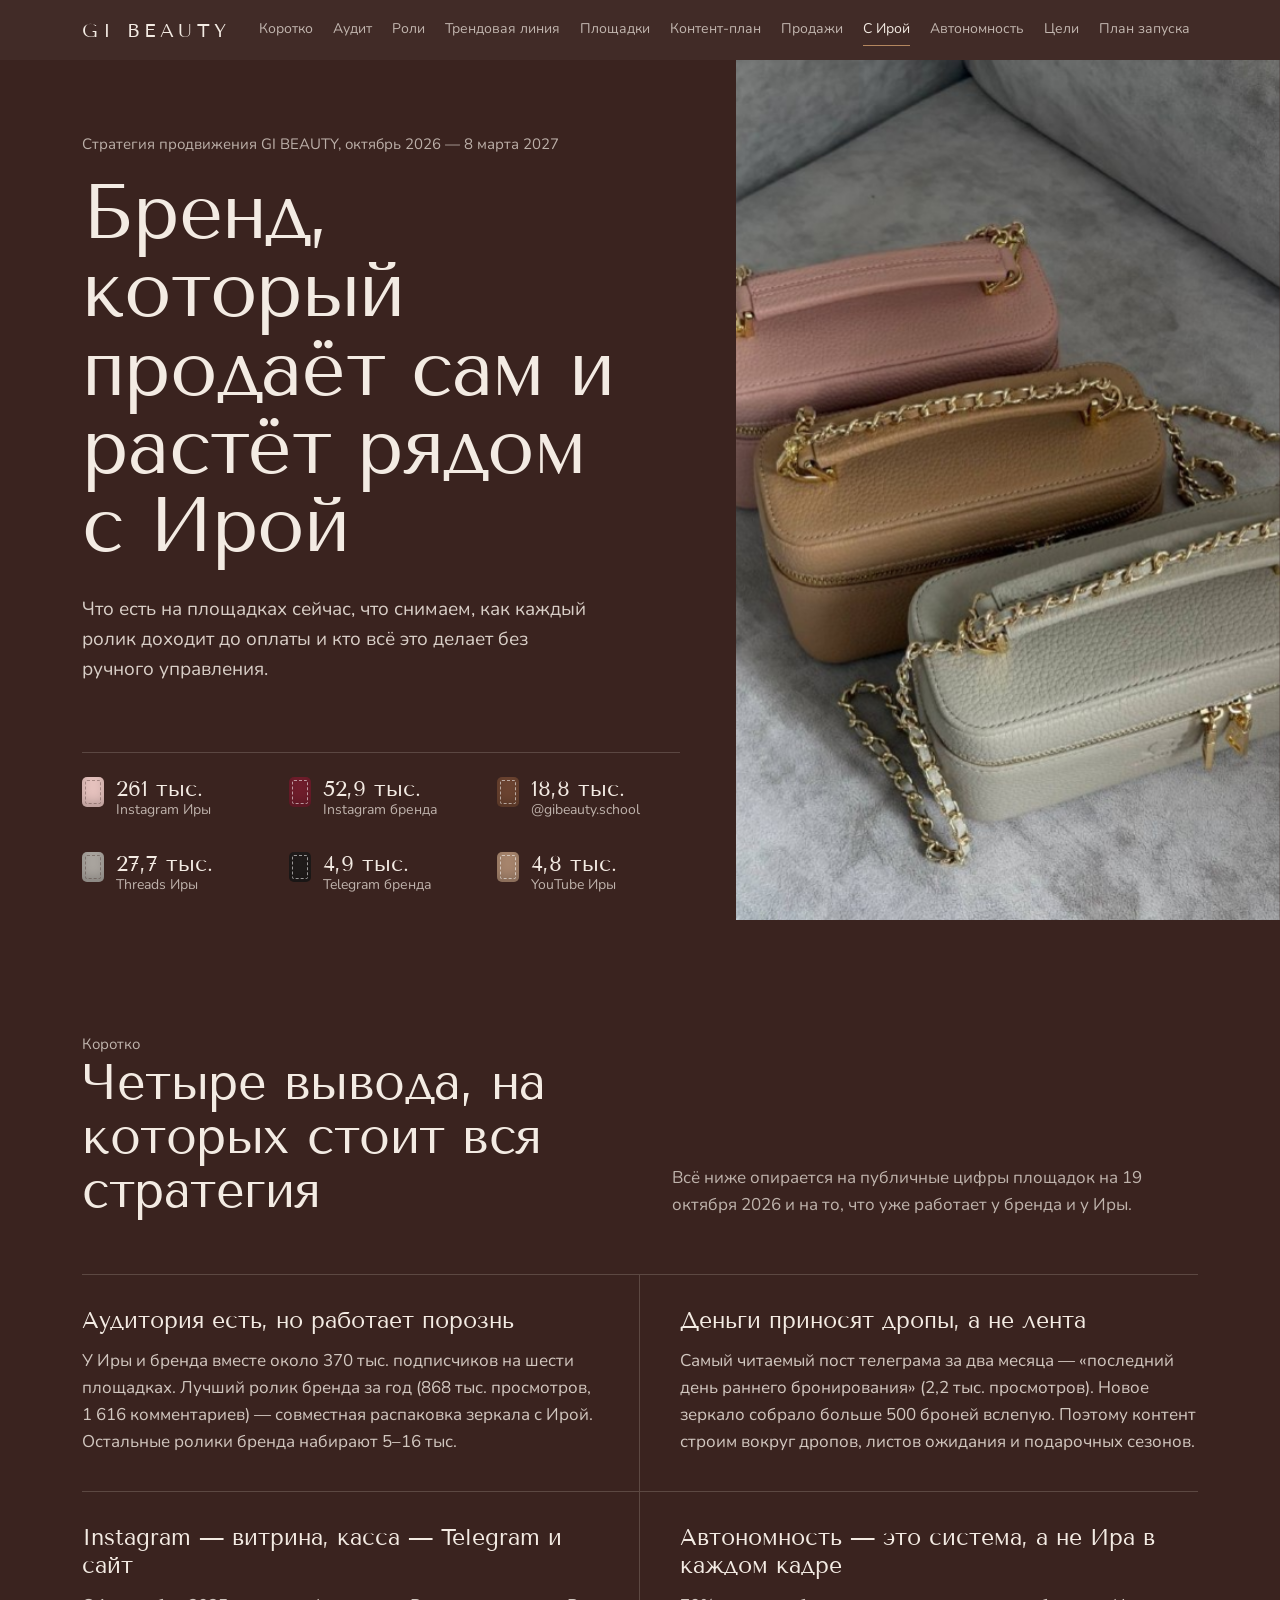
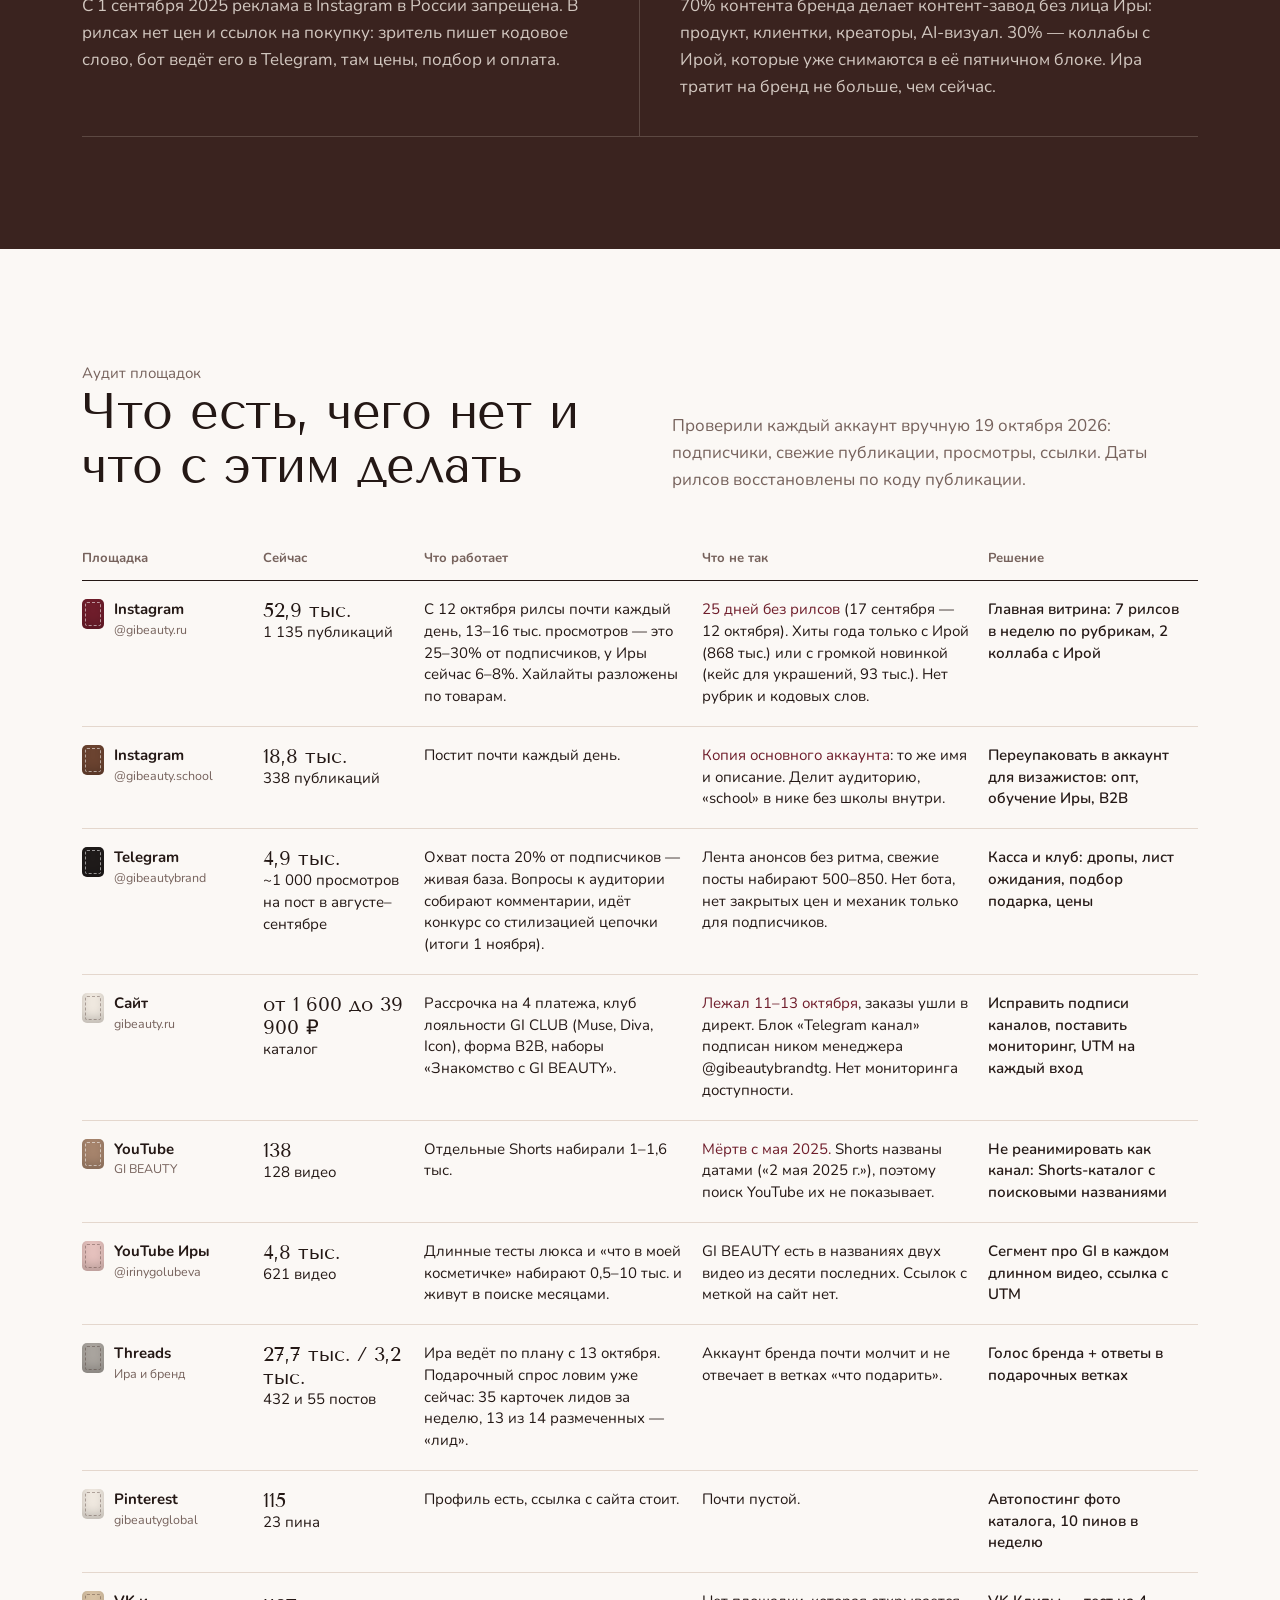
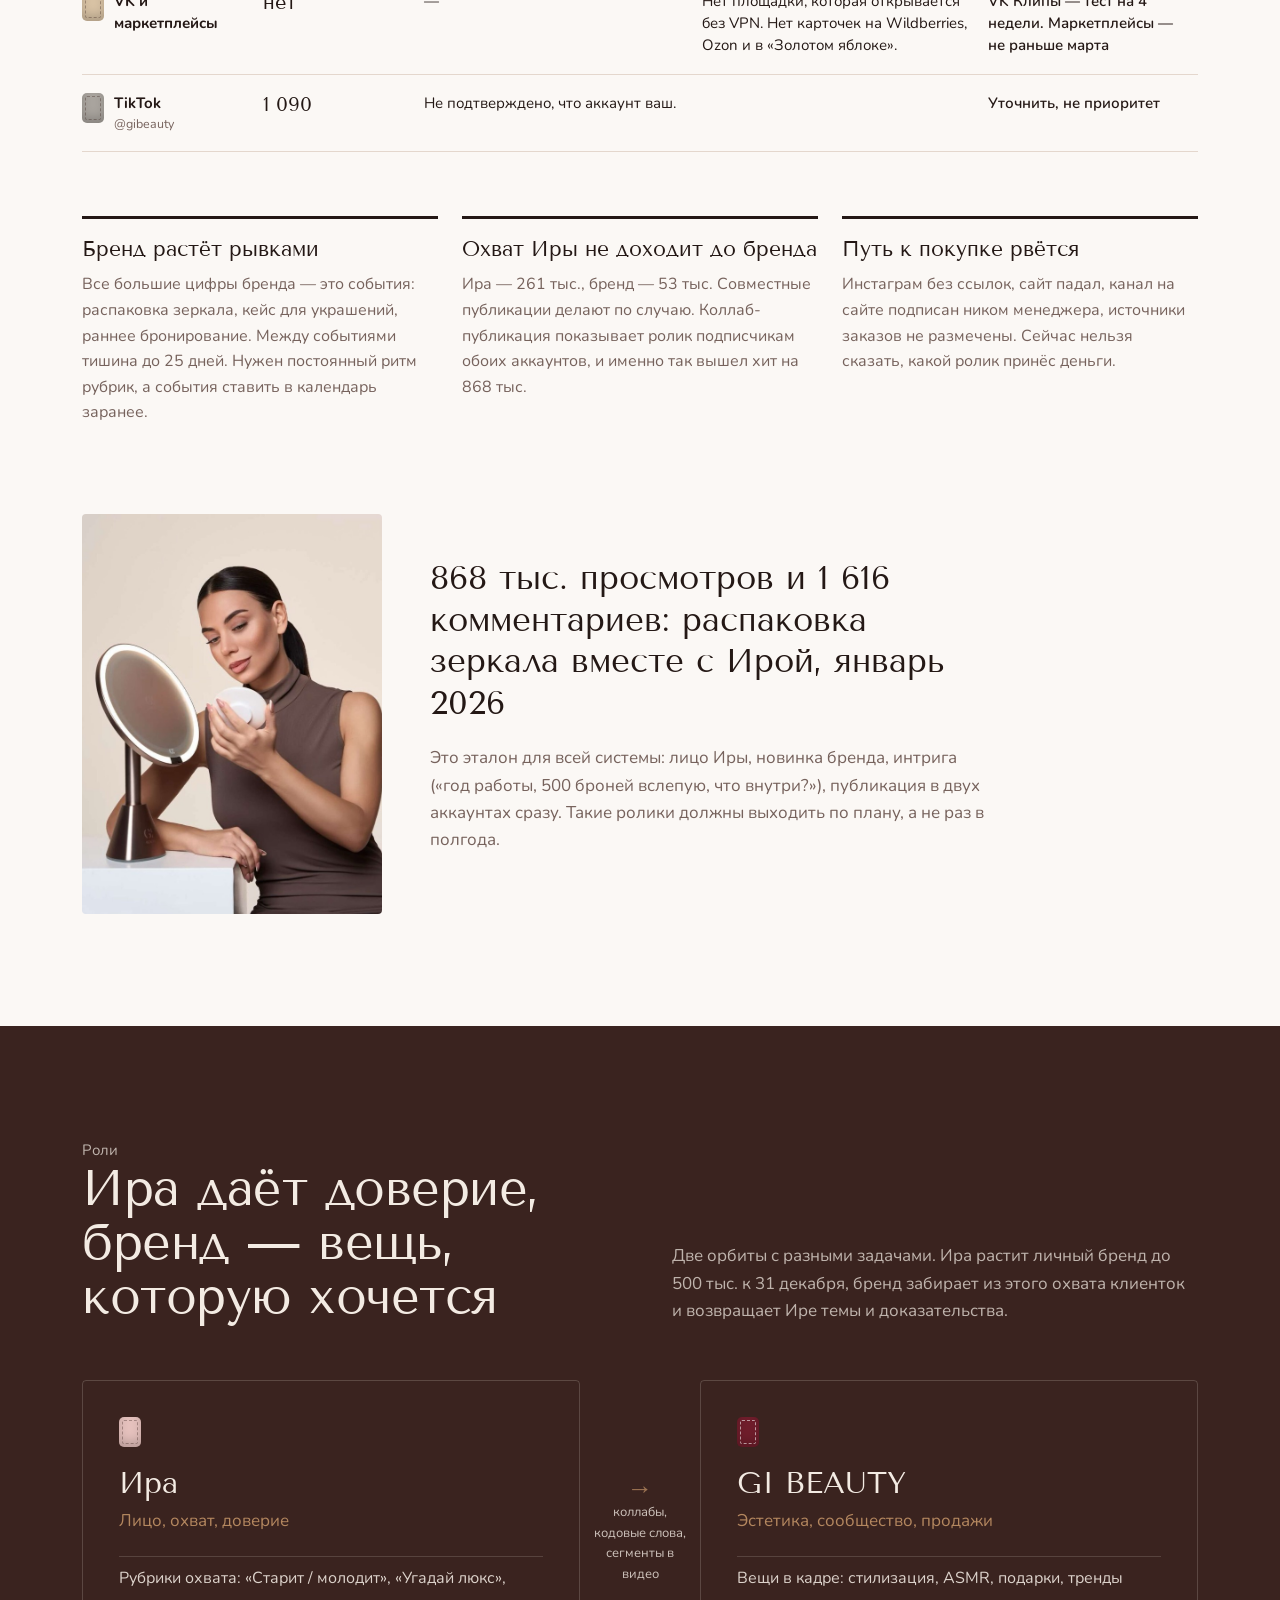
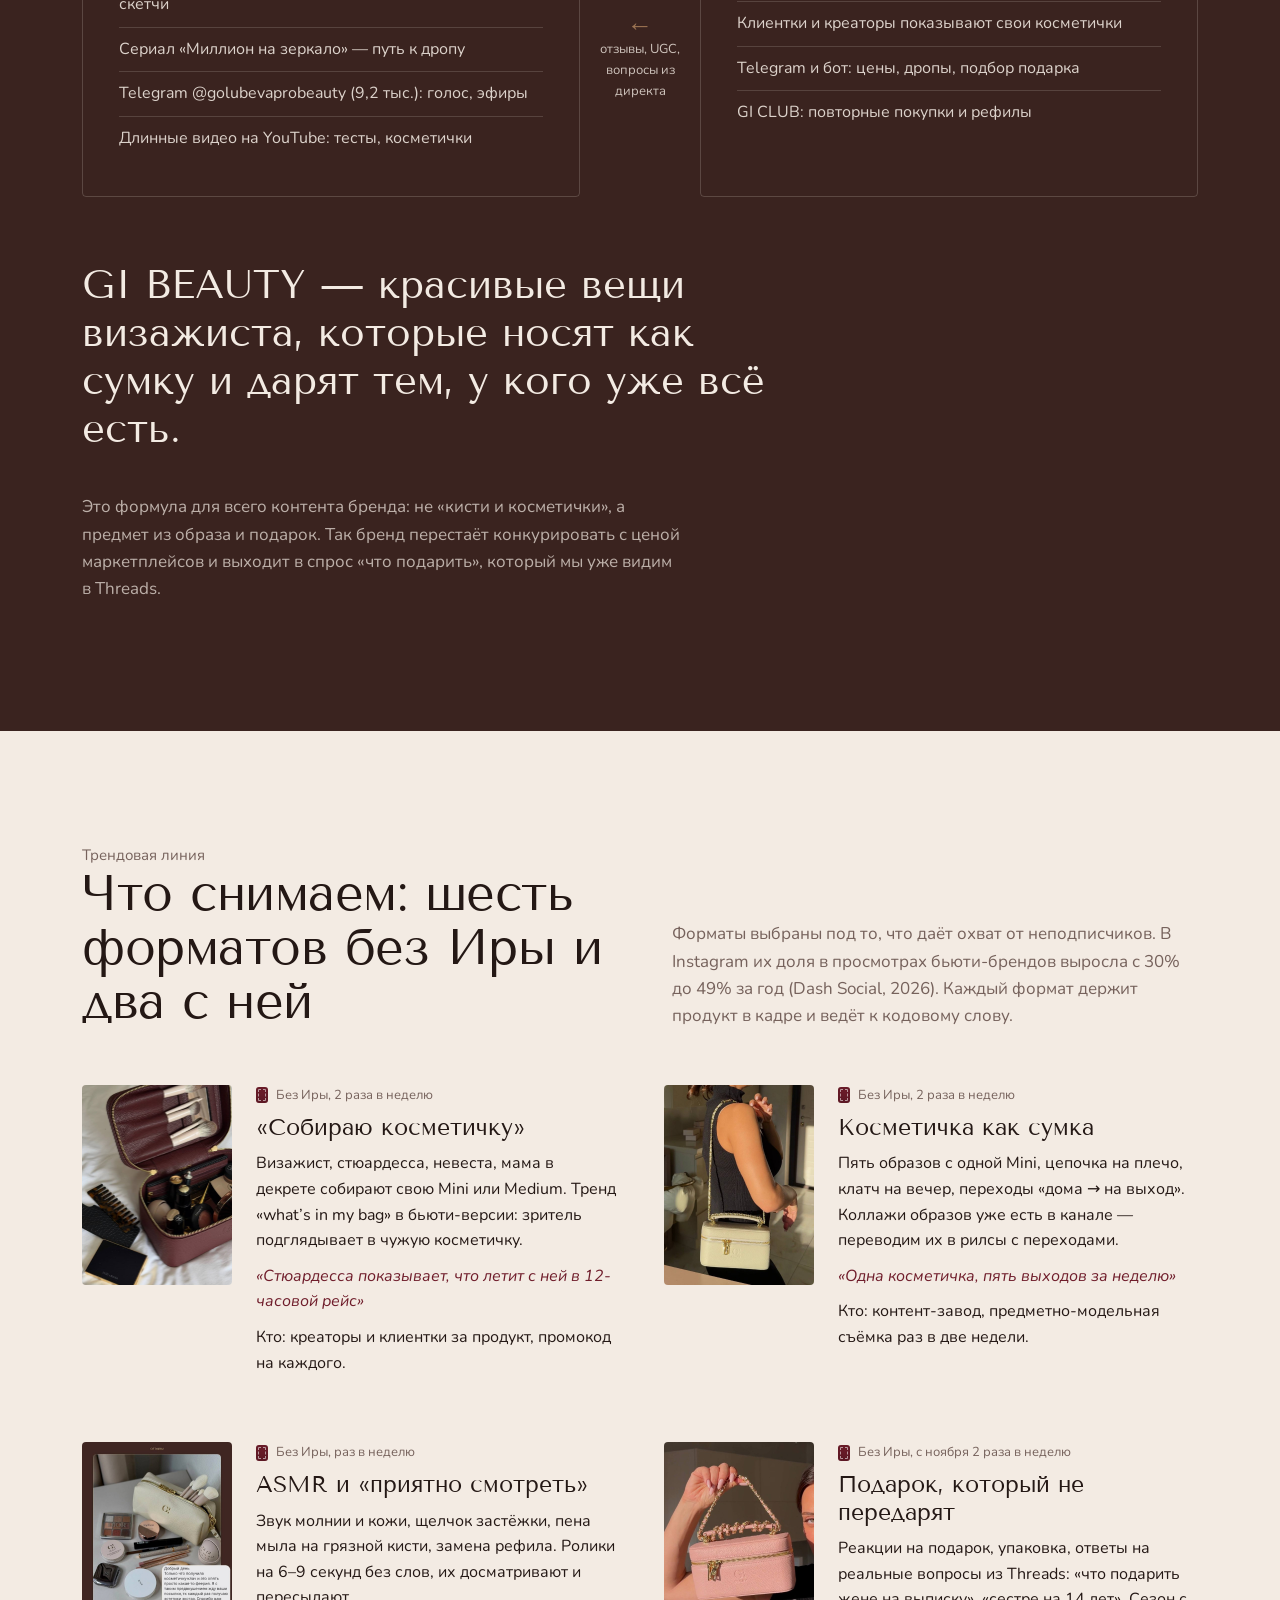
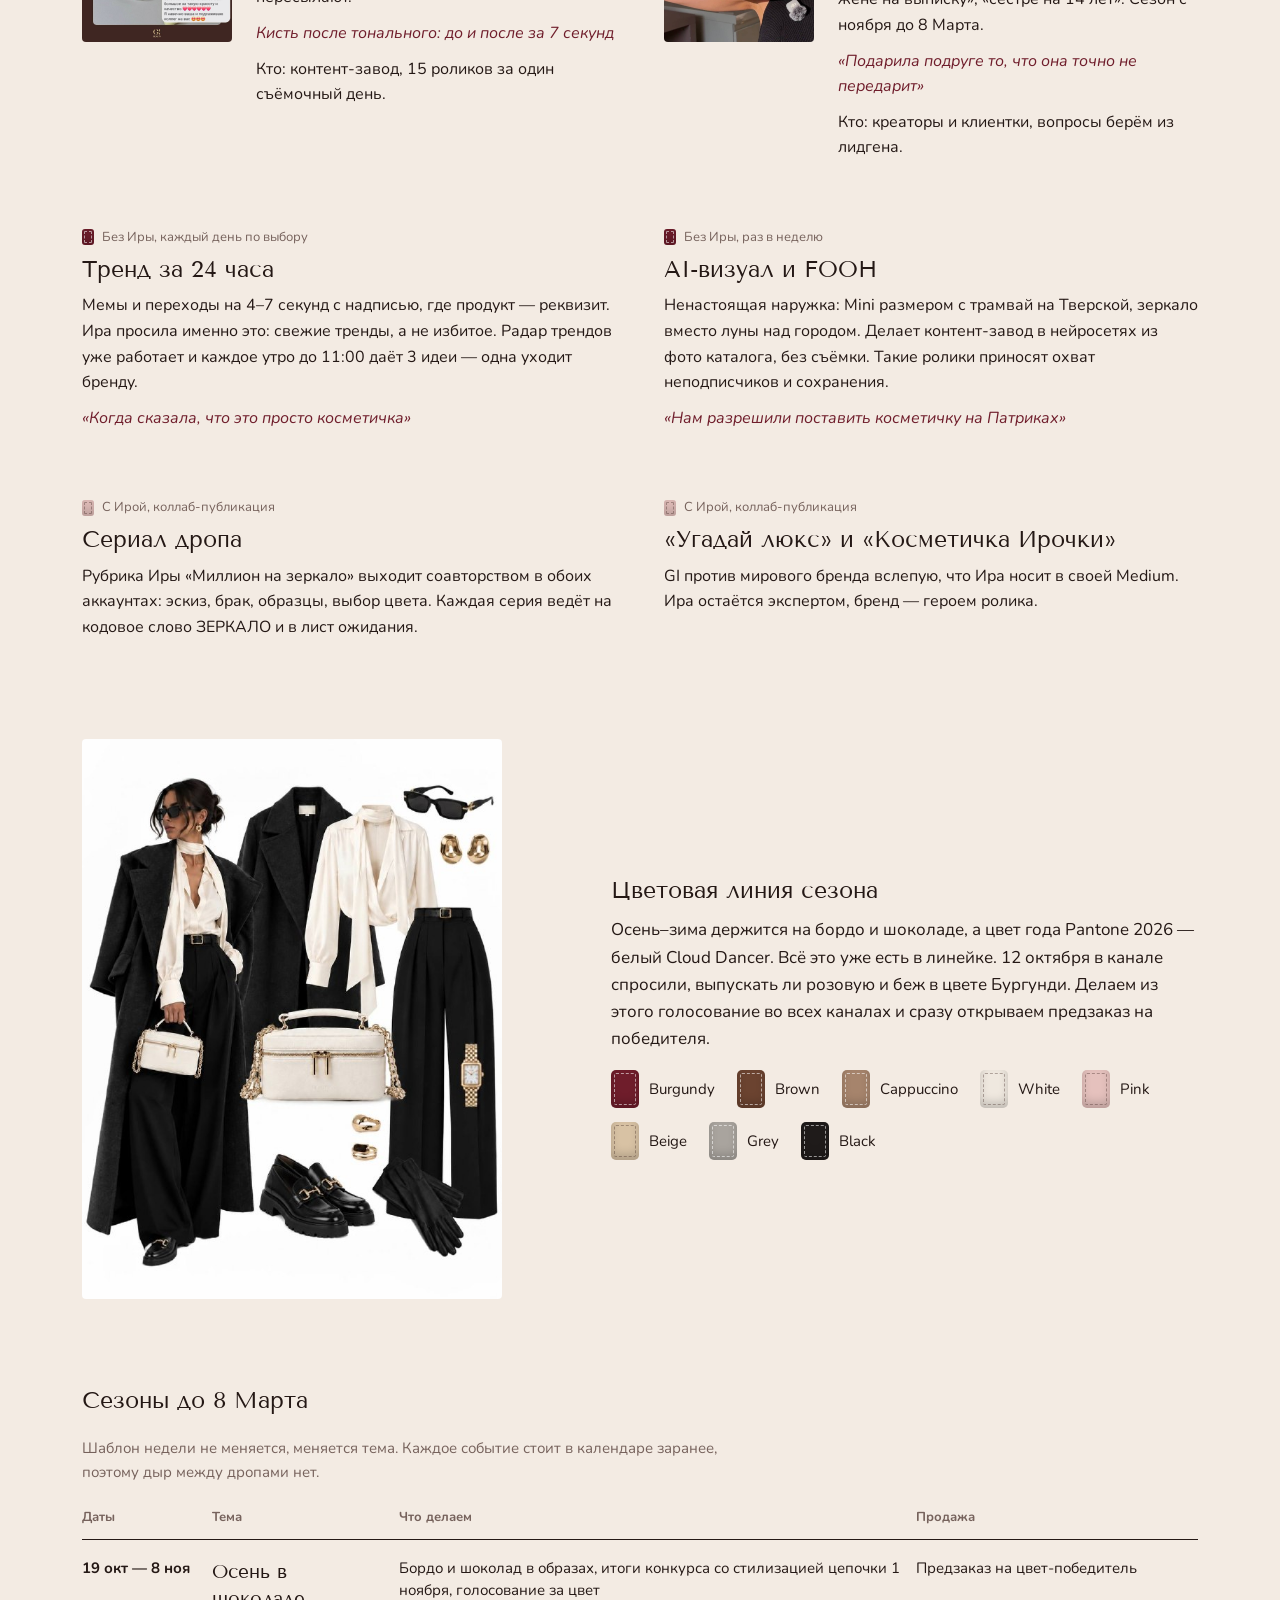
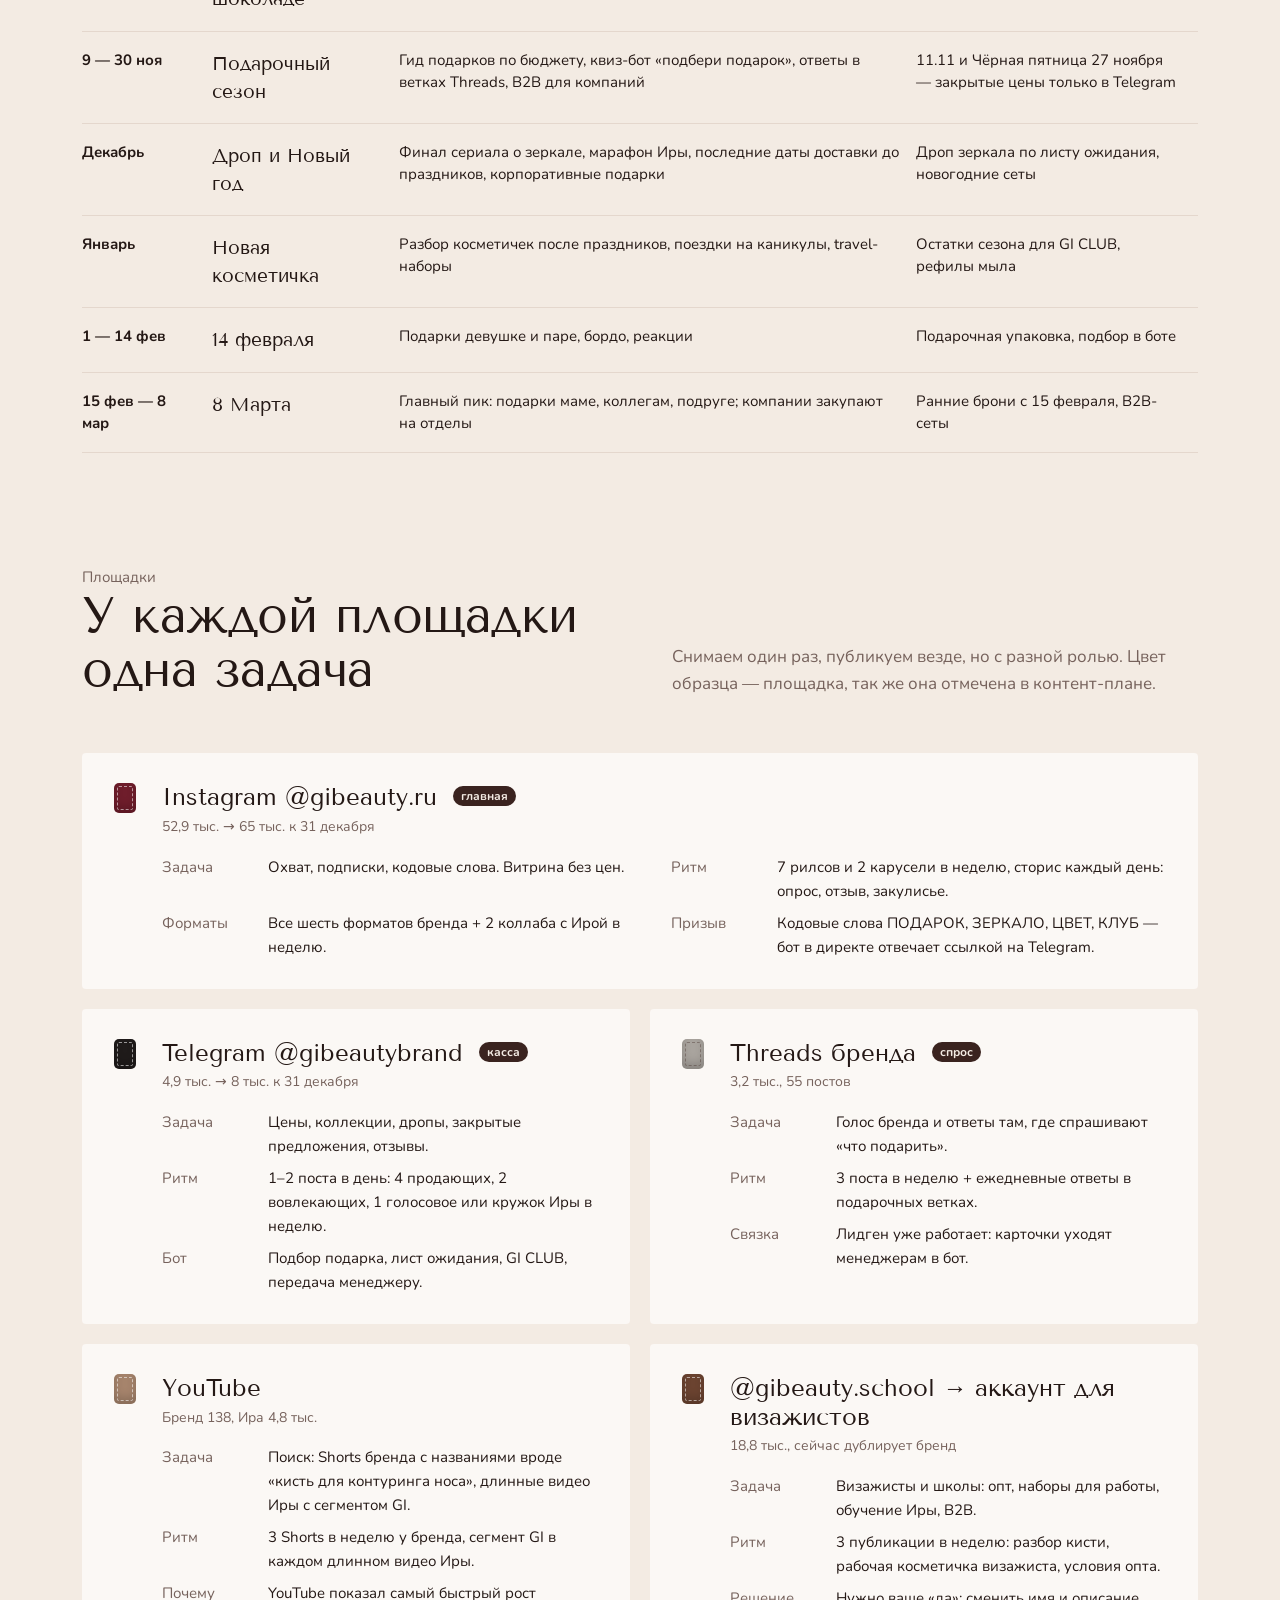
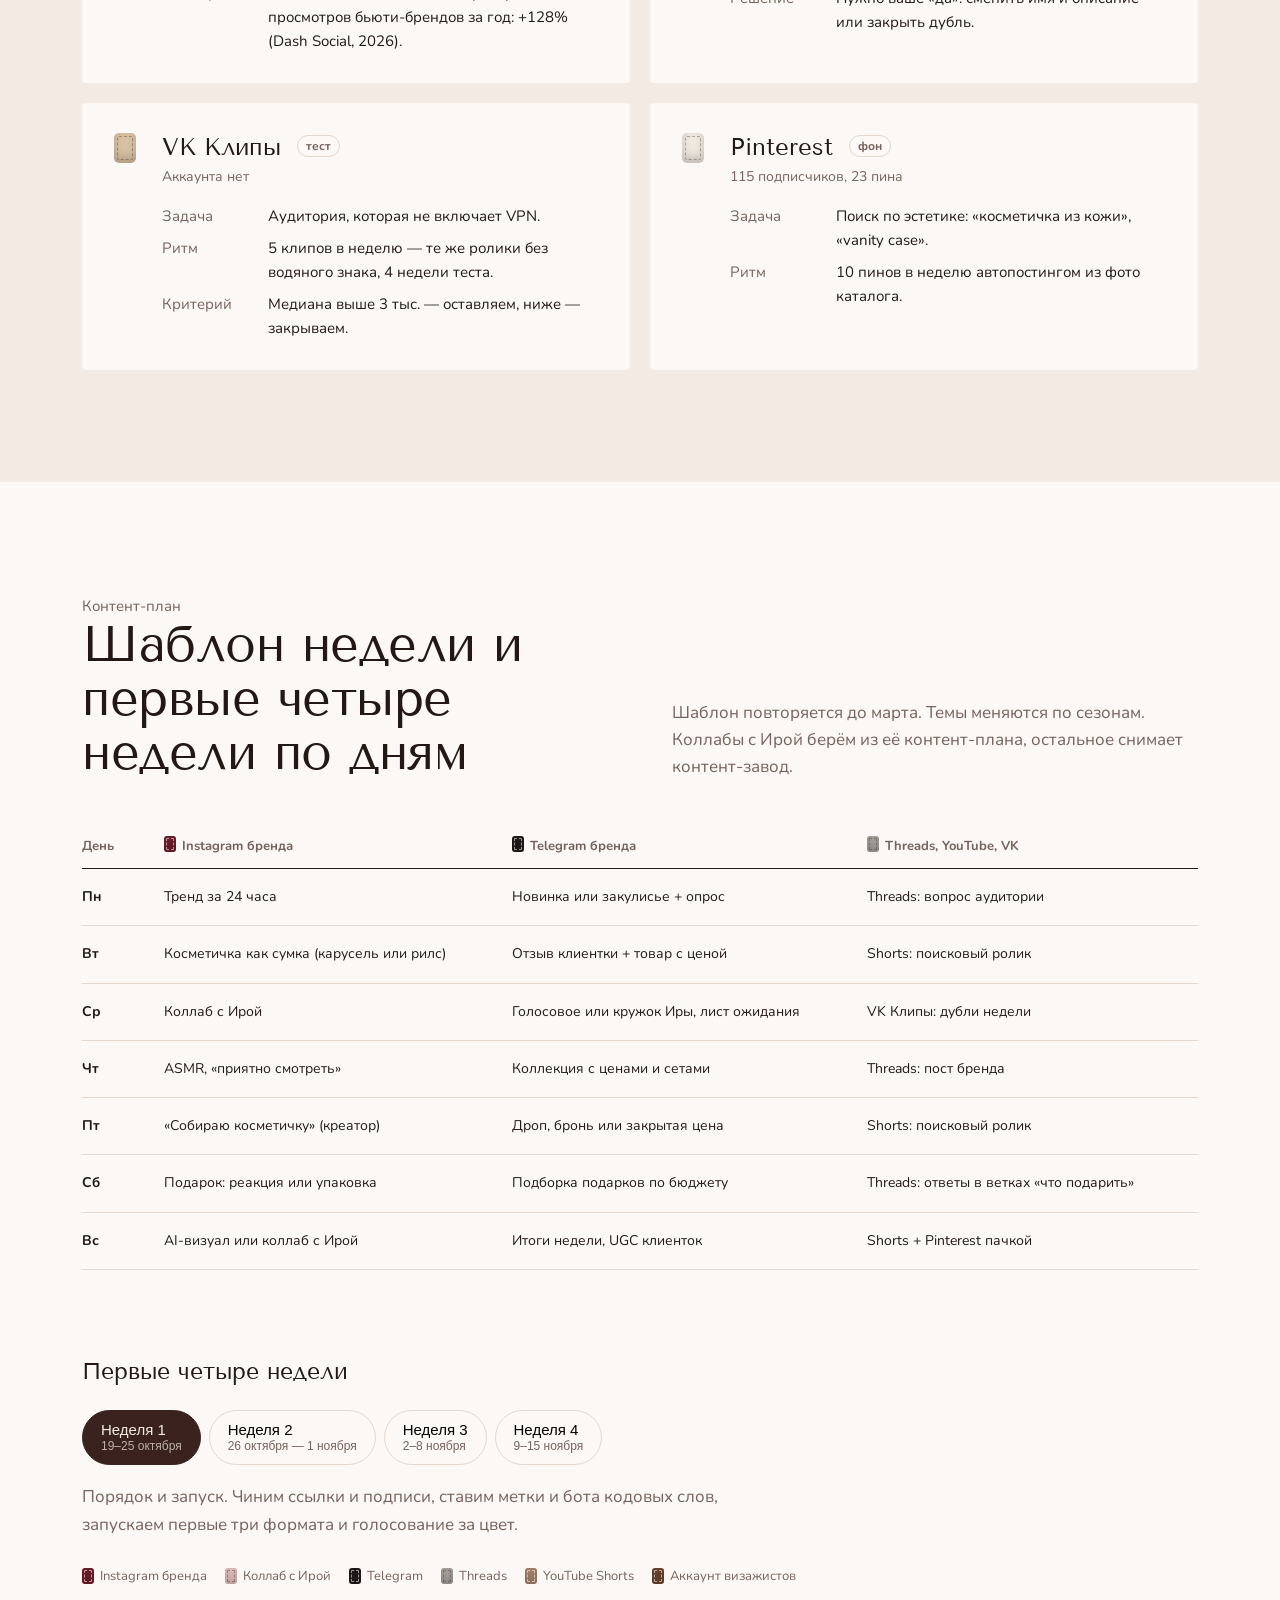
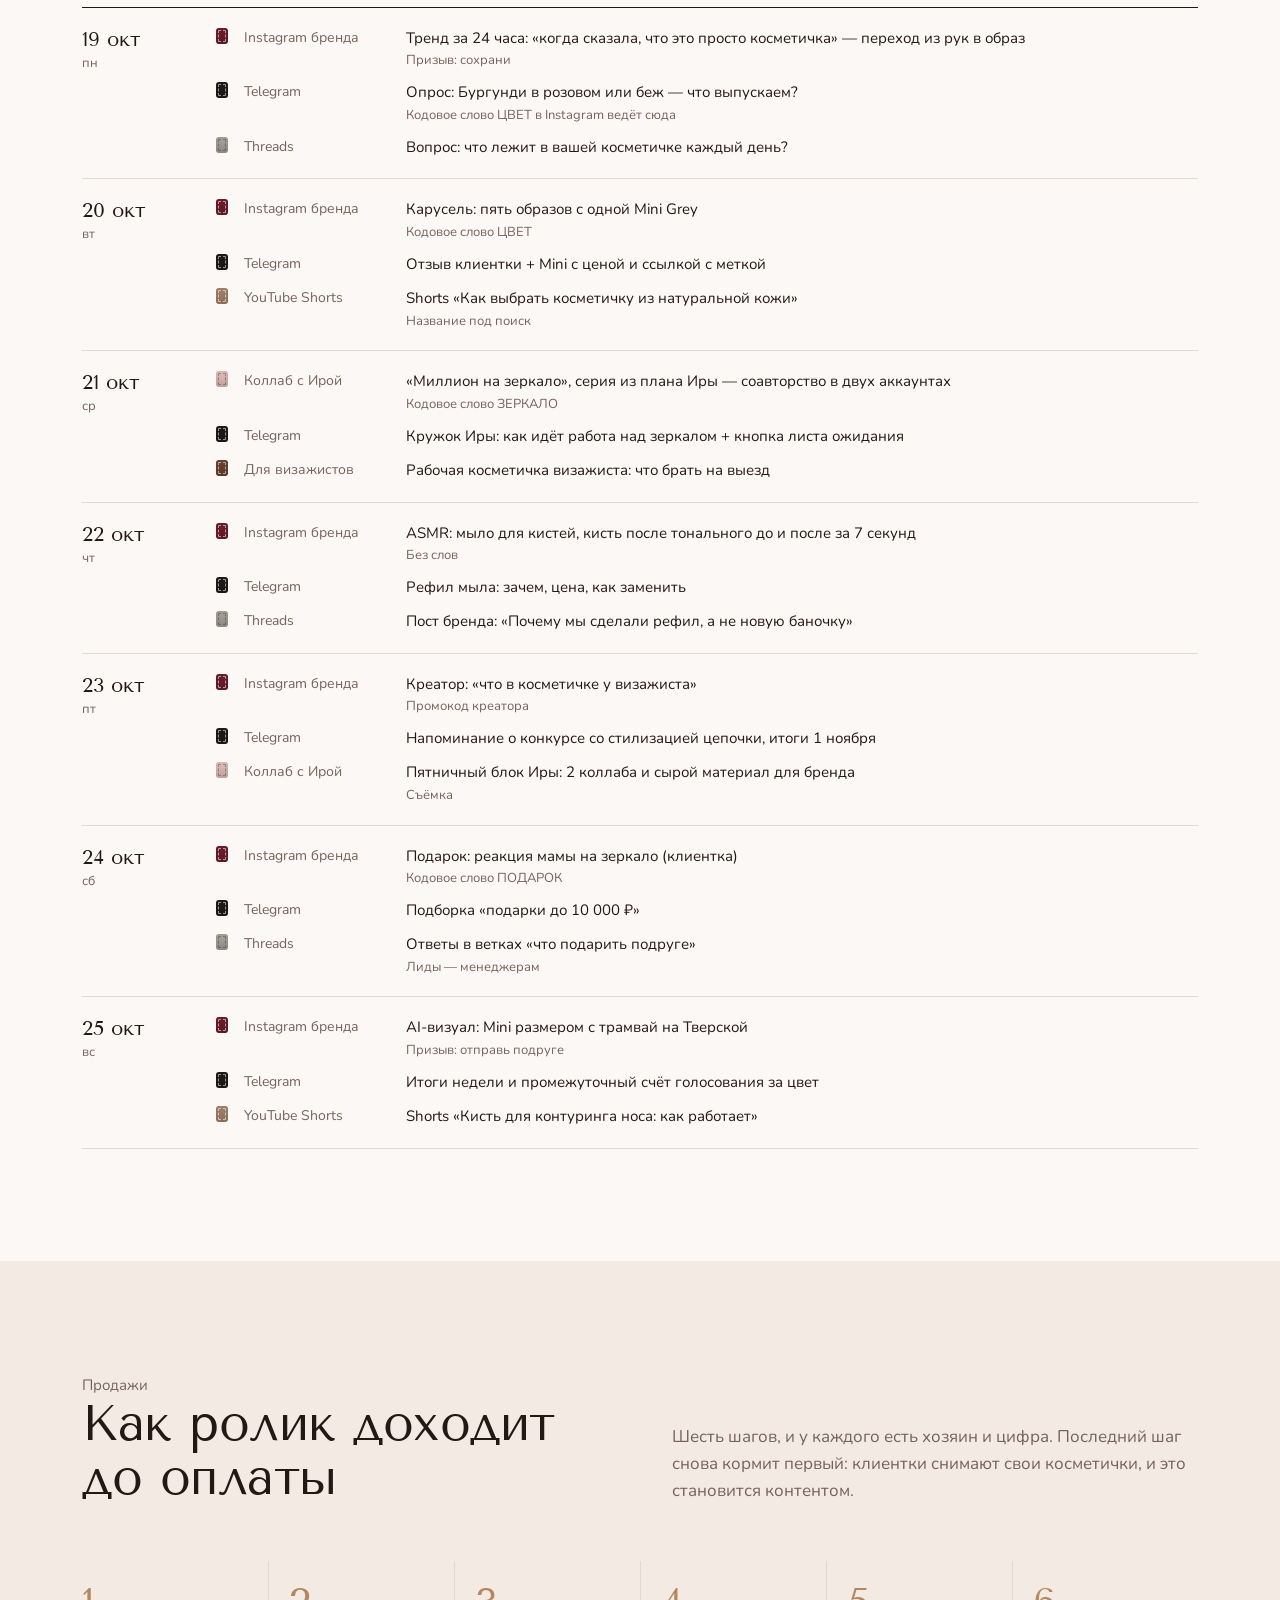
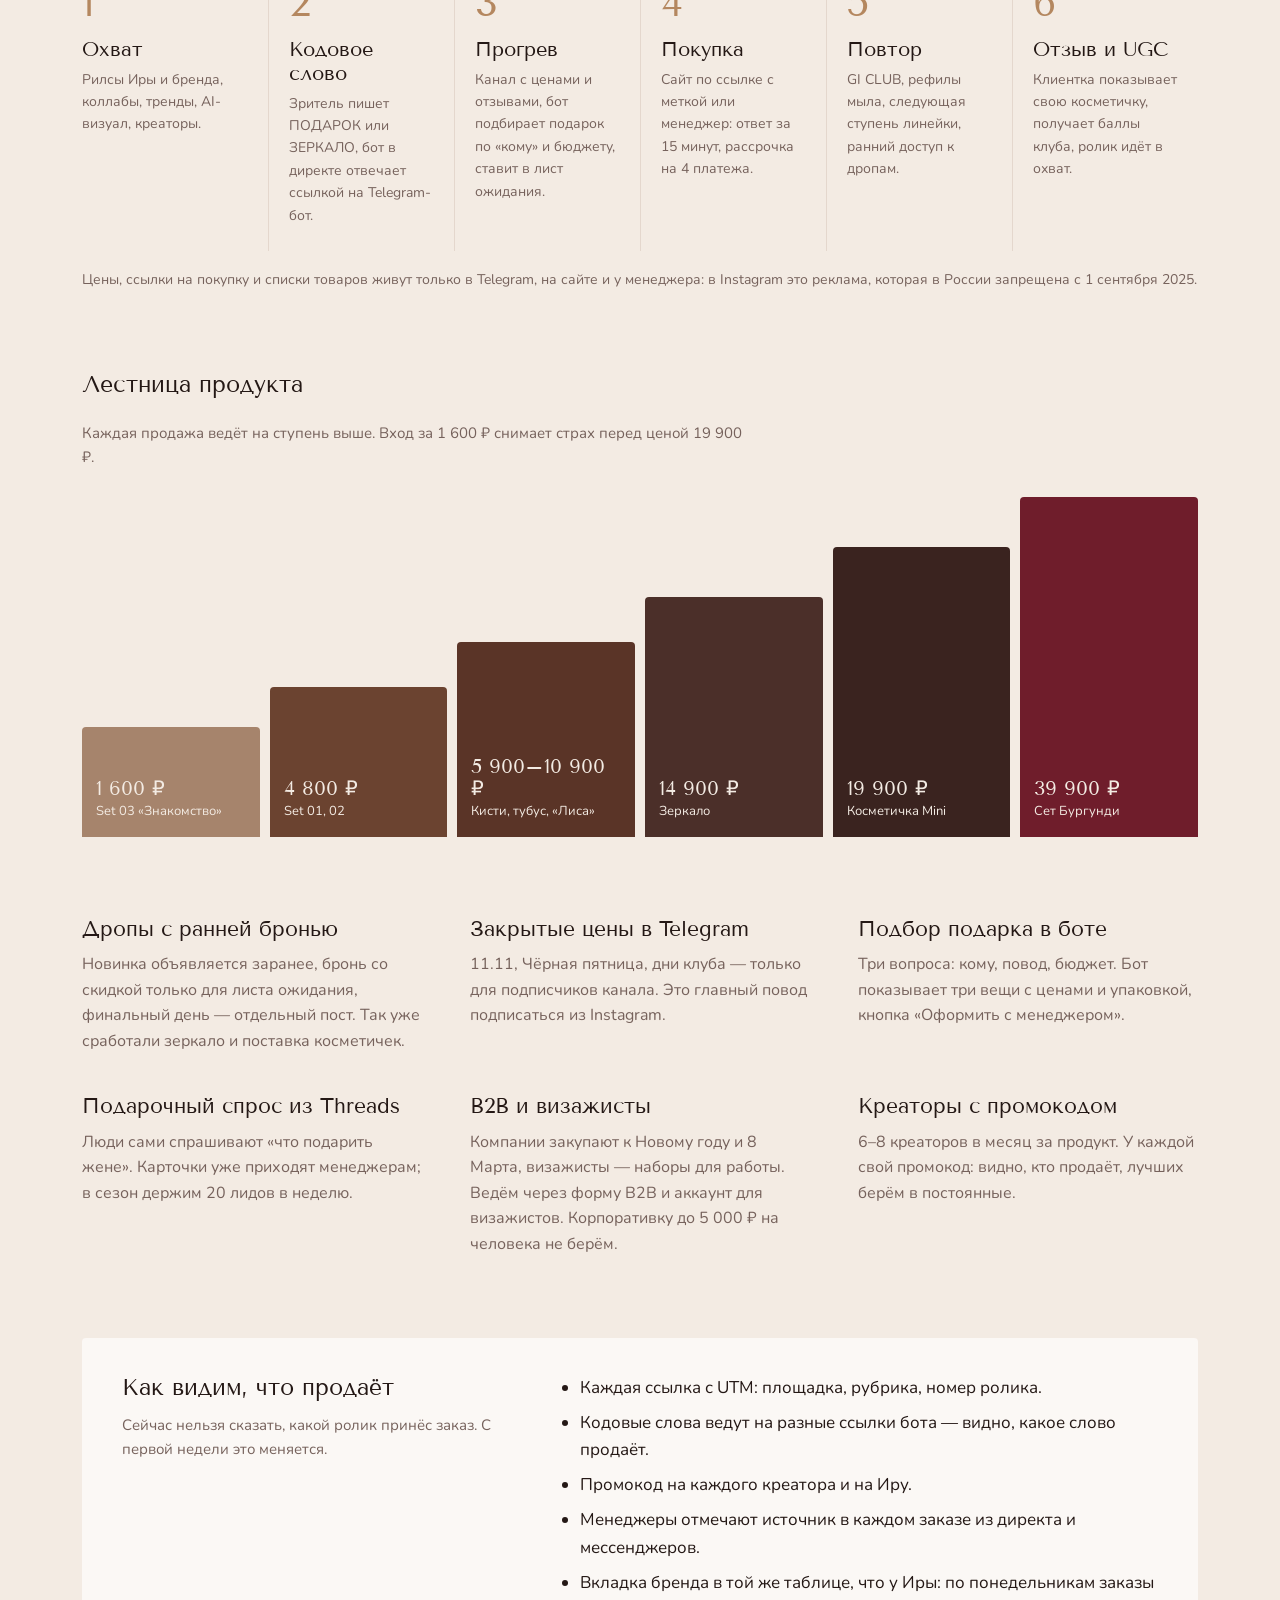
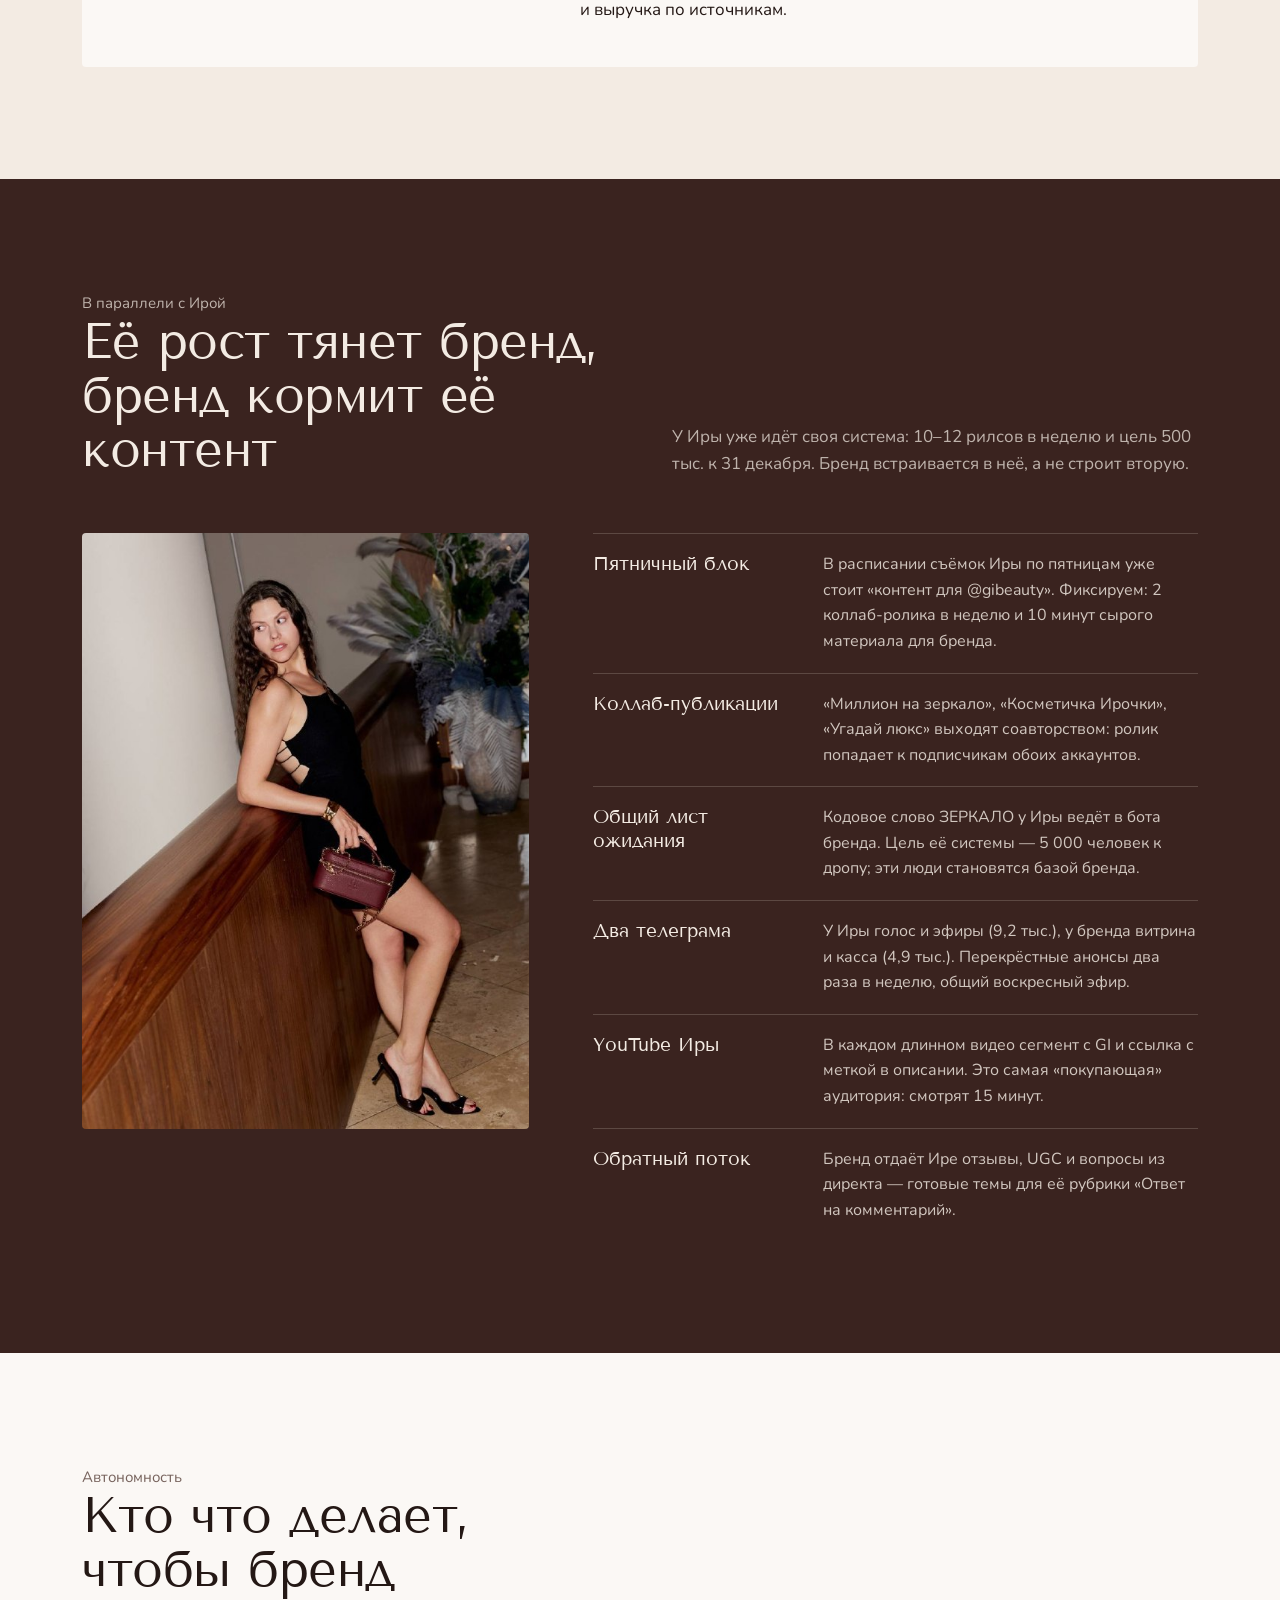
==== index.html @ 98e34550 "GI BEAUTY: стратегия продвижения до 8 марта 2027 Co-Authored-By: Claude Opus 5.5 <noreply@anthropic." ====
<!doctype html>
<html lang="ru">
<head>
<meta charset="utf-8">
<meta name="viewport" content="width=device-width, initial-scale=1">
<meta name="robots" content="noindex, nofollow">
<title>GI BEAUTY — стратегия продвижения</title>
<meta name="description" content="Стратегия продвижения GI BEAUTY до 8 марта 2027: аудит площадок, трендовая линия, контент-план, воронка продаж и связка с Ириной Голубевой.">
<link rel="preconnect" href="https://fonts.googleapis.com">
<link rel="preconnect" href="https://fonts.gstatic.com" crossorigin>
<link href="https://fonts.googleapis.com/css2?family=Nunito:wght@400;600;700&family=Tenor+Sans&display=swap" rel="stylesheet">
<link rel="stylesheet" href="style.css?v=4">
</head>
<body>

<header class="top">
  <div class="wrap top-in">
    <a class="mark" href="#top">GI BEAUTY</a>
    <nav class="nav" aria-label="Разделы">
      <a href="#short">Коротко</a>
      <a href="#audit">Аудит</a>
      <a href="#idea">Роли</a>
      <a href="#trends">Трендовая линия</a>
      <a href="#platforms">Площадки</a>
      <a href="#plan">Контент-план</a>
      <a href="#sales">Продажи</a>
      <a href="#ira">С Ирой</a>
      <a href="#system">Автономность</a>
      <a href="#kpi">Цели</a>
      <a href="#road">План запуска</a>
    </nav>
  </div>
</header>

<main id="top">

<section class="hero" style="padding:0">
  <div class="hero-in">
    <div class="hero-text">
      <div>
        <p class="hero-kicker">Стратегия продвижения GI BEAUTY, октябрь 2026 — 8 марта 2027</p>
        <h1>Бренд, который продаёт сам и растёт рядом с Ирой</h1>
        <p class="hero-lead">Что есть на площадках сейчас, что снимаем, как каждый ролик доходит до оплаты и кто всё это делает без ручного управления.</p>
      </div>
      <div class="strip" aria-label="Площадки на 19 октября 2026">
        <div><i class="sw c-ira light"></i><p><b>261 тыс.</b><span>Instagram Иры</span></p></div>
        <div><i class="sw c-ig"></i><p><b>52,9 тыс.</b><span>Instagram бренда</span></p></div>
        <div><i class="sw c-pro"></i><p><b>18,8 тыс.</b><span>@gibeauty.school</span></p></div>
        <div><i class="sw c-th light"></i><p><b>27,7 тыс.</b><span>Threads Иры</span></p></div>
        <div><i class="sw c-tg"></i><p><b>4,9 тыс.</b><span>Telegram бренда</span></p></div>
        <div><i class="sw c-yt"></i><p><b>4,8 тыс.</b><span>YouTube Иры</span></p></div>
      </div>
    </div>
    <figure class="hero-photo" style="margin:0">
      <img src="img/cases.jpg" alt="Четыре косметички GI BEAUTY разных цветов на сером диване" width="600" height="800">
      <figcaption>Фото из канала @gibeautybrand</figcaption>
    </figure>
  </div>
</section>

<!-- КОРОТКО -->
<section class="dark" id="short">
  <div class="wrap">
    <div class="sec-head">
      <div><p class="chapter">Коротко</p><h2>Четыре вывода, на которых стоит вся стратегия</h2></div>
      <p>Всё ниже опирается на публичные цифры площадок на 19 октября 2026 и на то, что уже работает у бренда и у Иры.</p>
    </div>
    <div class="theses">
      <article>
        <h3>Аудитория есть, но работает порознь</h3>
        <p>У Иры и бренда вместе около 370 тыс. подписчиков на шести площадках. Лучший ролик бренда за год (868 тыс. просмотров, 1 616 комментариев) — совместная распаковка зеркала с Ирой. Остальные ролики бренда набирают 5–16 тыс.</p>
      </article>
      <article>
        <h3>Деньги приносят дропы, а не лента</h3>
        <p>Самый читаемый пост телеграма за два месяца — «последний день раннего бронирования» (2,2 тыс. просмотров). Новое зеркало собрало больше 500 броней вслепую. Поэтому контент строим вокруг дропов, листов ожидания и подарочных сезонов.</p>
      </article>
      <article>
        <h3>Instagram — витрина, касса — Telegram и сайт</h3>
        <p>С 1 сентября 2025 реклама в Instagram в России запрещена. В рилсах нет цен и ссылок на покупку: зритель пишет кодовое слово, бот ведёт его в Telegram, там цены, подбор и оплата.</p>
      </article>
      <article>
        <h3>Автономность — это система, а не Ира в каждом кадре</h3>
        <p>70% контента бренда делает контент-завод без лица Иры: продукт, клиентки, креаторы, AI-визуал. 30% — коллабы с Ирой, которые уже снимаются в её пятничном блоке. Ира тратит на бренд не больше, чем сейчас.</p>
      </article>
    </div>
  </div>
</section>

<!-- АУДИТ -->
<section id="audit">
  <div class="wrap">
    <div class="sec-head">
      <div><p class="chapter">Аудит площадок</p><h2>Что есть, чего нет и что с этим делать</h2></div>
      <p>Проверили каждый аккаунт вручную 19 октября 2026: подписчики, свежие публикации, просмотры, ссылки. Даты рилсов восстановлены по коду публикации.</p>
    </div>
    <div class="table-scroll">
      <table class="audit">
        <thead><tr><th>Площадка</th><th>Сейчас</th><th>Что работает</th><th>Что не так</th><th>Решение</th></tr></thead>
        <tbody>
          <tr>
            <td><div class="pl"><i class="sw c-ig"></i><div>Instagram<small>@gibeauty.ru</small></div></div></td>
            <td><span class="num">52,9 тыс.</span>1 135 публикаций</td>
            <td>С 12 октября рилсы почти каждый день, 13–16 тыс. просмотров — это 25–30% от подписчиков, у Иры сейчас 6–8%. Хайлайты разложены по товарам.</td>
            <td><span class="bad">25 дней без рилсов</span> (17 сентября — 12 октября). Хиты года только с Ирой (868 тыс.) или с громкой новинкой (кейс для украшений, 93 тыс.). Нет рубрик и кодовых слов.</td>
            <td>Главная витрина: 7 рилсов в неделю по рубрикам, 2 коллаба с Ирой</td>
          </tr>
          <tr>
            <td><div class="pl"><i class="sw c-pro"></i><div>Instagram<small>@gibeauty.school</small></div></div></td>
            <td><span class="num">18,8 тыс.</span>338 публикаций</td>
            <td>Постит почти каждый день.</td>
            <td><span class="bad">Копия основного аккаунта</span>: то же имя и описание. Делит аудиторию, «school» в нике без школы внутри.</td>
            <td>Переупаковать в аккаунт для визажистов: опт, обучение Иры, B2B</td>
          </tr>
          <tr>
            <td><div class="pl"><i class="sw c-tg"></i><div>Telegram<small>@gibeautybrand</small></div></div></td>
            <td><span class="num">4,9 тыс.</span>~1 000 просмотров на пост в августе–сентябре</td>
            <td>Охват поста 20% от подписчиков — живая база. Вопросы к аудитории собирают комментарии, идёт конкурс со стилизацией цепочки (итоги 1 ноября).</td>
            <td>Лента анонсов без ритма, свежие посты набирают 500–850. Нет бота, нет закрытых цен и механик только для подписчиков.</td>
            <td>Касса и клуб: дропы, лист ожидания, подбор подарка, цены</td>
          </tr>
          <tr>
            <td><div class="pl"><i class="sw c-pin light"></i><div>Сайт<small>gibeauty.ru</small></div></div></td>
            <td><span class="num">от 1 600 до 39 900 ₽</span>каталог</td>
            <td>Рассрочка на 4 платежа, клуб лояльности GI CLUB (Muse, Diva, Icon), форма B2B, наборы «Знакомство с GI BEAUTY».</td>
            <td><span class="bad">Лежал 11–13 октября</span>, заказы ушли в директ. Блок «Telegram канал» подписан ником менеджера @gibeautybrandtg. Нет мониторинга доступности.</td>
            <td>Исправить подписи каналов, поставить мониторинг, UTM на каждый вход</td>
          </tr>
          <tr>
            <td><div class="pl"><i class="sw c-yt"></i><div>YouTube<small>GI BEAUTY</small></div></div></td>
            <td><span class="num">138</span>128 видео</td>
            <td>Отдельные Shorts набирали 1–1,6 тыс.</td>
            <td><span class="bad">Мёртв с мая 2025.</span> Shorts названы датами («2 мая 2025 г.»), поэтому поиск YouTube их не показывает.</td>
            <td>Не реанимировать как канал: Shorts-каталог с поисковыми названиями</td>
          </tr>
          <tr>
            <td><div class="pl"><i class="sw c-ira light"></i><div>YouTube Иры<small>@irinygolubeva</small></div></div></td>
            <td><span class="num">4,8 тыс.</span>621 видео</td>
            <td>Длинные тесты люкса и «что в моей косметичке» набирают 0,5–10 тыс. и живут в поиске месяцами.</td>
            <td>GI BEAUTY есть в названиях двух видео из десяти последних. Ссылок с меткой на сайт нет.</td>
            <td>Сегмент про GI в каждом длинном видео, ссылка с UTM</td>
          </tr>
          <tr>
            <td><div class="pl"><i class="sw c-th light"></i><div>Threads<small>Ира и бренд</small></div></div></td>
            <td><span class="num">27,7 тыс. / 3,2 тыс.</span>432 и 55 постов</td>
            <td>Ира ведёт по плану с 13 октября. Подарочный спрос ловим уже сейчас: 35 карточек лидов за неделю, 13 из 14 размеченных — «лид».</td>
            <td>Аккаунт бренда почти молчит и не отвечает в ветках «что подарить».</td>
            <td>Голос бренда + ответы в подарочных ветках</td>
          </tr>
          <tr>
            <td><div class="pl"><i class="sw c-pin light"></i><div>Pinterest<small>gibeautyglobal</small></div></div></td>
            <td><span class="num">115</span>23 пина</td>
            <td>Профиль есть, ссылка с сайта стоит.</td>
            <td>Почти пустой.</td>
            <td>Автопостинг фото каталога, 10 пинов в неделю</td>
          </tr>
          <tr>
            <td><div class="pl"><i class="sw c-vk light"></i><div>VK и маркетплейсы</div></div></td>
            <td><span class="num">нет</span></td>
            <td>—</td>
            <td>Нет площадки, которая открывается без VPN. Нет карточек на Wildberries, Ozon и в «Золотом яблоке».</td>
            <td>VK Клипы — тест на 4 недели. Маркетплейсы — не раньше марта</td>
          </tr>
          <tr>
            <td><div class="pl"><i class="sw c-th light"></i><div>TikTok<small>@gibeauty</small></div></div></td>
            <td><span class="num">1 090</span></td>
            <td colspan="2">Не подтверждено, что аккаунт ваш.</td>
            <td>Уточнить, не приоритет</td>
          </tr>
        </tbody>
      </table>
    </div>

    <div class="findings">
      <div class="finding">
        <h3>Бренд растёт рывками</h3>
        <p>Все большие цифры бренда — это события: распаковка зеркала, кейс для украшений, раннее бронирование. Между событиями тишина до 25 дней. Нужен постоянный ритм рубрик, а события ставить в календарь заранее.</p>
      </div>
      <div class="finding">
        <h3>Охват Иры не доходит до бренда</h3>
        <p>Ира — 261 тыс., бренд — 53 тыс. Совместные публикации делают по случаю. Коллаб-публикация показывает ролик подписчикам обоих аккаунтов, и именно так вышел хит на 868 тыс.</p>
      </div>
      <div class="finding">
        <h3>Путь к покупке рвётся</h3>
        <p>Инстаграм без ссылок, сайт падал, канал на сайте подписан ником менеджера, источники заказов не размечены. Сейчас нельзя сказать, какой ролик принёс деньги.</p>
      </div>
    </div>

    <div class="proof">
      <img src="img/mirror.jpg" alt="Зеркало GI BEAUTY с подсветкой" width="785" height="900" loading="lazy">
      <div>
        <blockquote>868 тыс. просмотров и 1 616 комментариев: распаковка зеркала вместе с Ирой, январь 2026</blockquote>
        <p>Это эталон для всей системы: лицо Иры, новинка бренда, интрига («год работы, 500 броней вслепую, что внутри?»), публикация в двух аккаунтах сразу. Такие ролики должны выходить по плану, а не раз в полгода.</p>
      </div>
    </div>
  </div>
</section>

<!-- РОЛИ -->
<section class="dark" id="idea">
  <div class="wrap">
    <div class="sec-head">
      <div><p class="chapter">Роли</p><h2>Ира даёт доверие, бренд — вещь, которую хочется</h2></div>
      <p>Две орбиты с разными задачами. Ира растит личный бренд до 500 тыс. к 31 декабря, бренд забирает из этого охвата клиенток и возвращает Ире темы и доказательства.</p>
    </div>
    <div class="orbit">
      <div class="side">
        <i class="sw c-ira light"></i>
        <h3>Ира</h3>
        <p class="role">Лицо, охват, доверие</p>
        <ul>
          <li>Рубрики охвата: «Старит / молодит», «Угадай люкс», скетчи</li>
          <li>Сериал «Миллион на зеркало» — путь к дропу</li>
          <li>Telegram @golubevaprobeauty (9,2 тыс.): голос, эфиры</li>
          <li>Длинные видео на YouTube: тесты, косметички</li>
        </ul>
      </div>
      <div class="flows" aria-hidden="true">
        <div><span>→</span>коллабы, кодовые слова, сегменты в видео</div>
        <div><span>←</span>отзывы, UGC, вопросы из директа</div>
      </div>
      <div class="side">
        <i class="sw c-ig"></i>
        <h3>GI BEAUTY</h3>
        <p class="role">Эстетика, сообщество, продажи</p>
        <ul>
          <li>Вещи в кадре: стилизация, ASMR, подарки, тренды</li>
          <li>Клиентки и креаторы показывают свои косметички</li>
          <li>Telegram и бот: цены, дропы, подбор подарка</li>
          <li>GI CLUB: повторные покупки и рефилы</li>
        </ul>
      </div>
    </div>
    <p class="statement">GI BEAUTY — красивые вещи визажиста, которые носят как сумку и дарят тем, у кого уже всё есть.</p>
    <p class="statement-note">Это формула для всего контента бренда: не «кисти и косметички», а предмет из образа и подарок. Так бренд перестаёт конкурировать с ценой маркетплейсов и выходит в спрос «что подарить», который мы уже видим в Threads.</p>
  </div>
</section>

<!-- ТРЕНДОВАЯ ЛИНИЯ -->
<section class="cream" id="trends">
  <div class="wrap">
    <div class="sec-head">
      <div><p class="chapter">Трендовая линия</p><h2>Что снимаем: шесть форматов без Иры и два с ней</h2></div>
      <p>Форматы выбраны под то, что даёт охват от неподписчиков. В Instagram их доля в просмотрах бьюти-брендов выросла с 30% до 49% за год (Dash Social, 2026). Каждый формат держит продукт в кадре и ведёт к кодовому слову.</p>
    </div>

    <div class="formats">
      <article class="format">
        <img src="img/burgundy-open.jpg" alt="Открытая бордовая косметичка с косметикой" width="641" height="800" loading="lazy">
        <div>
          <p class="tag"><i class="sw sm c-ig"></i>Без Иры, 2 раза в неделю</p>
          <h3>«Собираю косметичку»</h3>
          <p>Визажист, стюардесса, невеста, мама в декрете собирают свою Mini или Medium. Тренд «what’s in my bag» в бьюти-версии: зритель подглядывает в чужую косметичку.</p>
          <p class="hook">«Стюардесса показывает, что летит с ней в 12-часовой рейс»</p>
          <p>Кто: креаторы и клиентки за продукт, промокод на каждого.</p>
        </div>
      </article>
      <article class="format">
        <img src="img/chain.jpg" alt="Девушка держит светлую косметичку на цепочке" width="600" height="800" loading="lazy">
        <div>
          <p class="tag"><i class="sw sm c-ig"></i>Без Иры, 2 раза в неделю</p>
          <h3>Косметичка как сумка</h3>
          <p>Пять образов с одной Mini, цепочка на плечо, клатч на вечер, переходы «дома → на выход». Коллажи образов уже есть в канале — переводим их в рилсы с переходами.</p>
          <p class="hook">«Одна косметичка, пять выходов за неделю»</p>
          <p>Кто: контент-завод, предметно-модельная съёмка раз в две недели.</p>
        </div>
      </article>
      <article class="format">
        <img src="img/review.jpg" alt="Светлая косметичка GI BEAUTY с отзывом клиентки" width="640" height="800" loading="lazy">
        <div>
          <p class="tag"><i class="sw sm c-ig"></i>Без Иры, раз в неделю</p>
          <h3>ASMR и «приятно смотреть»</h3>
          <p>Звук молнии и кожи, щелчок застёжки, пена мыла на грязной кисти, замена рефила. Ролики на 6–9 секунд без слов, их досматривают и пересылают.</p>
          <p class="hook">Кисть после тонального: до и после за 7 секунд</p>
          <p>Кто: контент-завод, 15 роликов за один съёмочный день.</p>
        </div>
      </article>
      <article class="format">
        <img src="img/pink-hand.jpg" alt="Розовая косметичка в руке" width="599" height="800" loading="lazy">
        <div>
          <p class="tag"><i class="sw sm c-ig"></i>Без Иры, с ноября 2 раза в неделю</p>
          <h3>Подарок, который не передарят</h3>
          <p>Реакции на подарок, упаковка, ответы на реальные вопросы из Threads: «что подарить жене на выписку», «сестре на 14 лет». Сезон с ноября до 8 Марта.</p>
          <p class="hook">«Подарила подруге то, что она точно не передарит»</p>
          <p>Кто: креаторы и клиентки, вопросы берём из лидгена.</p>
        </div>
      </article>
      <article class="format noimg">
        <div>
          <p class="tag"><i class="sw sm c-ig"></i>Без Иры, каждый день по выбору</p>
          <h3>Тренд за 24 часа</h3>
          <p>Мемы и переходы на 4–7 секунд с надписью, где продукт — реквизит. Ира просила именно это: свежие тренды, а не избитое. Радар трендов уже работает и каждое утро до 11:00 даёт 3 идеи — одна уходит бренду.</p>
          <p class="hook">«Когда сказала, что это просто косметичка»</p>
        </div>
      </article>
      <article class="format noimg">
        <div>
          <p class="tag"><i class="sw sm c-ig"></i>Без Иры, раз в неделю</p>
          <h3>AI-визуал и FOOH</h3>
          <p>Ненастоящая наружка: Mini размером с трамвай на Тверской, зеркало вместо луны над городом. Делает контент-завод в нейросетях из фото каталога, без съёмки. Такие ролики приносят охват неподписчиков и сохранения.</p>
          <p class="hook">«Нам разрешили поставить косметичку на Патриках»</p>
        </div>
      </article>
      <article class="format noimg">
        <div>
          <p class="tag"><i class="sw sm c-ira light"></i>С Ирой, коллаб-публикация</p>
          <h3>Сериал дропа</h3>
          <p>Рубрика Иры «Миллион на зеркало» выходит соавторством в обоих аккаунтах: эскиз, брак, образцы, выбор цвета. Каждая серия ведёт на кодовое слово ЗЕРКАЛО и в лист ожидания.</p>
        </div>
      </article>
      <article class="format noimg">
        <div>
          <p class="tag"><i class="sw sm c-ira light"></i>С Ирой, коллаб-публикация</p>
          <h3>«Угадай люкс» и «Косметичка Ирочки»</h3>
          <p>GI против мирового бренда вслепую, что Ира носит в своей Medium. Ира остаётся экспертом, бренд — героем ролика.</p>
        </div>
      </article>
    </div>

    <div class="palette">
      <img src="img/outfit.jpg" alt="Коллаж осеннего образа с коричневой косметичкой" width="600" height="800" loading="lazy" style="border-radius:4px;width:100%;max-width:420px">
      <div>
        <h3>Цветовая линия сезона</h3>
        <p style="margin-top:12px">Осень–зима держится на бордо и шоколаде, а цвет года Pantone 2026 — белый Cloud Dancer. Всё это уже есть в линейке. 12 октября в канале спросили, выпускать ли розовую и беж в цвете Бургунди. Делаем из этого голосование во всех каналах и сразу открываем предзаказ на победителя.</p>
        <div class="chips">
          <span><i class="sw c-ig"></i>Burgundy</span>
          <span><i class="sw" style="--c:var(--leather-brown)"></i>Brown</span>
          <span><i class="sw" style="--c:var(--leather-cappuccino)"></i>Cappuccino</span>
          <span><i class="sw light" style="--c:var(--leather-white)"></i>White</span>
          <span><i class="sw light" style="--c:var(--leather-pink)"></i>Pink</span>
          <span><i class="sw light" style="--c:var(--leather-beige)"></i>Beige</span>
          <span><i class="sw" style="--c:var(--leather-grey)"></i>Grey</span>
          <span><i class="sw" style="--c:var(--leather-black)"></i>Black</span>
        </div>
      </div>
    </div>

    <div class="season">
      <h3>Сезоны до 8 Марта</h3>
      <p class="note" style="margin-bottom:24px">Шаблон недели не меняется, меняется тема. Каждое событие стоит в календаре заранее, поэтому дыр между дропами нет.</p>
      <div class="table-scroll">
        <table>
          <thead><tr><th>Даты</th><th>Тема</th><th>Что делаем</th><th>Продажа</th></tr></thead>
          <tbody>
            <tr><td>19 окт — 8 ноя</td><td>Осень в шоколаде</td><td>Бордо и шоколад в образах, итоги конкурса со стилизацией цепочки 1 ноября, голосование за цвет</td><td>Предзаказ на цвет-победитель</td></tr>
            <tr><td>9 — 30 ноя</td><td>Подарочный сезон</td><td>Гид подарков по бюджету, квиз-бот «подбери подарок», ответы в ветках Threads, B2B для компаний</td><td>11.11 и Чёрная пятница 27 ноября — закрытые цены только в Telegram</td></tr>
            <tr><td>Декабрь</td><td>Дроп и Новый год</td><td>Финал сериала о зеркале, марафон Иры, последние даты доставки до праздников, корпоративные подарки</td><td>Дроп зеркала по листу ожидания, новогодние сеты</td></tr>
            <tr><td>Январь</td><td>Новая косметичка</td><td>Разбор косметичек после праздников, поездки на каникулы, travel-наборы</td><td>Остатки сезона для GI CLUB, рефилы мыла</td></tr>
            <tr><td>1 — 14 фев</td><td>14 февраля</td><td>Подарки девушке и паре, бордо, реакции</td><td>Подарочная упаковка, подбор в боте</td></tr>
            <tr><td>15 фев — 8 мар</td><td>8 Марта</td><td>Главный пик: подарки маме, коллегам, подруге; компании закупают на отделы</td><td>Ранние брони с 15 февраля, B2B-сеты</td></tr>
          </tbody>
        </table>
      </div>
    </div>
  </div>
</section>

<!-- ПЛОЩАДКИ -->
<section class="cream" id="platforms" style="padding-top:0">
  <div class="wrap">
    <div class="sec-head">
      <div><p class="chapter">Площадки</p><h2>У каждой площадки одна задача</h2></div>
      <p>Снимаем один раз, публикуем везде, но с разной ролью. Цвет образца — площадка, так же она отмечена в контент-плане.</p>
    </div>
    <div class="platforms">
      <article class="platform main">
        <i class="sw c-ig"></i>
        <div>
          <h3>Instagram @gibeauty.ru <span class="prio">главная</span></h3>
          <p class="now">52,9 тыс. → 65 тыс. к 31 декабря</p>
          <dl>
            <dt>Задача</dt><dd>Охват, подписки, кодовые слова. Витрина без цен.</dd>
            <dt>Ритм</dt><dd>7 рилсов и 2 карусели в неделю, сторис каждый день: опрос, отзыв, закулисье.</dd>
            <dt>Форматы</dt><dd>Все шесть форматов бренда + 2 коллаба с Ирой в неделю.</dd>
            <dt>Призыв</dt><dd>Кодовые слова ПОДАРОК, ЗЕРКАЛО, ЦВЕТ, КЛУБ — бот в директе отвечает ссылкой на Telegram.</dd>
          </dl>
        </div>
      </article>
      <article class="platform">
        <i class="sw c-tg"></i>
        <div>
          <h3>Telegram @gibeautybrand <span class="prio">касса</span></h3>
          <p class="now">4,9 тыс. → 8 тыс. к 31 декабря</p>
          <dl>
            <dt>Задача</dt><dd>Цены, коллекции, дропы, закрытые предложения, отзывы.</dd>
            <dt>Ритм</dt><dd>1–2 поста в день: 4 продающих, 2 вовлекающих, 1 голосовое или кружок Иры в неделю.</dd>
            <dt>Бот</dt><dd>Подбор подарка, лист ожидания, GI CLUB, передача менеджеру.</dd>
          </dl>
        </div>
      </article>
      <article class="platform">
        <i class="sw c-th light"></i>
        <div>
          <h3>Threads бренда <span class="prio">спрос</span></h3>
          <p class="now">3,2 тыс., 55 постов</p>
          <dl>
            <dt>Задача</dt><dd>Голос бренда и ответы там, где спрашивают «что подарить».</dd>
            <dt>Ритм</dt><dd>3 поста в неделю + ежедневные ответы в подарочных ветках.</dd>
            <dt>Связка</dt><dd>Лидген уже работает: карточки уходят менеджерам в бот.</dd>
          </dl>
        </div>
      </article>
      <article class="platform">
        <i class="sw c-yt"></i>
        <div>
          <h3>YouTube</h3>
          <p class="now">Бренд 138, Ира 4,8 тыс.</p>
          <dl>
            <dt>Задача</dt><dd>Поиск: Shorts бренда с названиями вроде «кисть для контуринга носа», длинные видео Иры с сегментом GI.</dd>
            <dt>Ритм</dt><dd>3 Shorts в неделю у бренда, сегмент GI в каждом длинном видео Иры.</dd>
            <dt>Почему</dt><dd>YouTube показал самый быстрый рост просмотров бьюти-брендов за год: +128% (Dash Social, 2026).</dd>
          </dl>
        </div>
      </article>
      <article class="platform">
        <i class="sw c-pro"></i>
        <div>
          <h3>@gibeauty.school → аккаунт для визажистов</h3>
          <p class="now">18,8 тыс., сейчас дублирует бренд</p>
          <dl>
            <dt>Задача</dt><dd>Визажисты и школы: опт, наборы для работы, обучение Иры, B2B.</dd>
            <dt>Ритм</dt><dd>3 публикации в неделю: разбор кисти, рабочая косметичка визажиста, условия опта.</dd>
            <dt>Решение</dt><dd>Нужно ваше «да»: сменить имя и описание или закрыть дубль.</dd>
          </dl>
        </div>
      </article>
      <article class="platform">
        <i class="sw c-vk light"></i>
        <div>
          <h3>VK Клипы <span class="prio low">тест</span></h3>
          <p class="now">Аккаунта нет</p>
          <dl>
            <dt>Задача</dt><dd>Аудитория, которая не включает VPN.</dd>
            <dt>Ритм</dt><dd>5 клипов в неделю — те же ролики без водяного знака, 4 недели теста.</dd>
            <dt>Критерий</dt><dd>Медиана выше 3 тыс. — оставляем, ниже — закрываем.</dd>
          </dl>
        </div>
      </article>
      <article class="platform">
        <i class="sw c-pin light"></i>
        <div>
          <h3>Pinterest <span class="prio low">фон</span></h3>
          <p class="now">115 подписчиков, 23 пина</p>
          <dl>
            <dt>Задача</dt><dd>Поиск по эстетике: «косметичка из кожи», «vanity case».</dd>
            <dt>Ритм</dt><dd>10 пинов в неделю автопостингом из фото каталога.</dd>
          </dl>
        </div>
      </article>
    </div>
  </div>
</section>

<!-- КОНТЕНТ-ПЛАН -->
<section id="plan">
  <div class="wrap">
    <div class="sec-head">
      <div><p class="chapter">Контент-план</p><h2>Шаблон недели и первые четыре недели по дням</h2></div>
      <p>Шаблон повторяется до марта. Темы меняются по сезонам. Коллабы с Ирой берём из её контент-плана, остальное снимает контент-завод.</p>
    </div>

    <div class="table-scroll">
      <table class="template">
        <thead>
          <tr>
            <th>День</th>
            <th><i class="sw sm c-ig"></i>Instagram бренда</th>
            <th><i class="sw sm c-tg"></i>Telegram бренда</th>
            <th><i class="sw sm c-th light"></i>Threads, YouTube, VK</th>
          </tr>
        </thead>
        <tbody>
          <tr><td>Пн</td><td>Тренд за 24 часа</td><td>Новинка или закулисье + опрос</td><td>Threads: вопрос аудитории</td></tr>
          <tr><td>Вт</td><td>Косметичка как сумка (карусель или рилс)</td><td>Отзыв клиентки + товар с ценой</td><td>Shorts: поисковый ролик</td></tr>
          <tr><td>Ср</td><td>Коллаб с Ирой</td><td>Голосовое или кружок Иры, лист ожидания</td><td>VK Клипы: дубли недели</td></tr>
          <tr><td>Чт</td><td>ASMR, «приятно смотреть»</td><td>Коллекция с ценами и сетами</td><td>Threads: пост бренда</td></tr>
          <tr><td>Пт</td><td>«Собираю косметичку» (креатор)</td><td>Дроп, бронь или закрытая цена</td><td>Shorts: поисковый ролик</td></tr>
          <tr><td>Сб</td><td>Подарок: реакция или упаковка</td><td>Подборка подарков по бюджету</td><td>Threads: ответы в ветках «что подарить»</td></tr>
          <tr><td>Вс</td><td>AI-визуал или коллаб с Ирой</td><td>Итоги недели, UGC клиенток</td><td>Shorts + Pinterest пачкой</td></tr>
        </tbody>
      </table>
    </div>

    <div class="weeks">
      <h3>Первые четыре недели</h3>
      <div class="tabs" role="tablist" aria-label="Недели"></div>
      <p class="week-goal" id="week-goal"></p>
      <div class="legend">
        <span><i class="sw sm c-ig"></i>Instagram бренда</span>
        <span><i class="sw sm c-ira light"></i>Коллаб с Ирой</span>
        <span><i class="sw sm c-tg"></i>Telegram</span>
        <span><i class="sw sm c-th light"></i>Threads</span>
        <span><i class="sw sm c-yt"></i>YouTube Shorts</span>
        <span><i class="sw sm c-pro"></i>Аккаунт визажистов</span>
      </div>
      <div class="days" id="days" role="tabpanel"></div>
    </div>
  </div>
</section>

<!-- ПРОДАЖИ -->
<section class="cream" id="sales">
  <div class="wrap">
    <div class="sec-head">
      <div><p class="chapter">Продажи</p><h2>Как ролик доходит до оплаты</h2></div>
      <p>Шесть шагов, и у каждого есть хозяин и цифра. Последний шаг снова кормит первый: клиентки снимают свои косметички, и это становится контентом.</p>
    </div>
    <div class="funnel">
      <div class="step"><h3>Охват</h3><p>Рилсы Иры и бренда, коллабы, тренды, AI-визуал, креаторы.</p></div>
      <div class="step"><h3>Кодовое слово</h3><p>Зритель пишет ПОДАРОК или ЗЕРКАЛО, бот в директе отвечает ссылкой на Telegram-бот.</p></div>
      <div class="step"><h3>Прогрев</h3><p>Канал с ценами и отзывами, бот подбирает подарок по «кому» и бюджету, ставит в лист ожидания.</p></div>
      <div class="step"><h3>Покупка</h3><p>Сайт по ссылке с меткой или менеджер: ответ за 15 минут, рассрочка на 4 платежа.</p></div>
      <div class="step"><h3>Повтор</h3><p>GI CLUB, рефилы мыла, следующая ступень линейки, ранний доступ к дропам.</p></div>
      <div class="step"><h3>Отзыв и UGC</h3><p>Клиентка показывает свою косметичку, получает баллы клуба, ролик идёт в охват.</p></div>
    </div>
    <p class="loop">Цены, ссылки на покупку и списки товаров живут только в Telegram, на сайте и у менеджера: в Instagram это реклама, которая в России запрещена с 1 сентября 2025.</p>

    <div class="ladder">
      <h3>Лестница продукта</h3>
      <p class="note">Каждая продажа ведёт на ступень выше. Вход за 1 600 ₽ снимает страх перед ценой 19 900 ₽.</p>
      <div class="rungs">
        <div class="rung"><b>1 600 ₽</b>Set 03 «Знакомство»</div>
        <div class="rung"><b>4 800 ₽</b>Set 01, 02</div>
        <div class="rung"><b>5 900–10 900 ₽</b>Кисти, тубус, «Лиса»</div>
        <div class="rung"><b>14 900 ₽</b>Зеркало</div>
        <div class="rung"><b>19 900 ₽</b>Косметичка Mini</div>
        <div class="rung"><b>39 900 ₽</b>Сет Бургунди</div>
      </div>
    </div>

    <div class="mech">
      <div><h3>Дропы с ранней бронью</h3><p>Новинка объявляется заранее, бронь со скидкой только для листа ожидания, финальный день — отдельный пост. Так уже сработали зеркало и поставка косметичек.</p></div>
      <div><h3>Закрытые цены в Telegram</h3><p>11.11, Чёрная пятница, дни клуба — только для подписчиков канала. Это главный повод подписаться из Instagram.</p></div>
      <div><h3>Подбор подарка в боте</h3><p>Три вопроса: кому, повод, бюджет. Бот показывает три вещи с ценами и упаковкой, кнопка «Оформить с менеджером».</p></div>
      <div><h3>Подарочный спрос из Threads</h3><p>Люди сами спрашивают «что подарить жене». Карточки уже приходят менеджерам; в сезон держим 20 лидов в неделю.</p></div>
      <div><h3>B2B и визажисты</h3><p>Компании закупают к Новому году и 8 Марта, визажисты — наборы для работы. Ведём через форму B2B и аккаунт для визажистов. Корпоративку до 5 000 ₽ на человека не берём.</p></div>
      <div><h3>Креаторы с промокодом</h3><p>6–8 креаторов в месяц за продукт. У каждой свой промокод: видно, кто продаёт, лучших берём в постоянные.</p></div>
    </div>

    <div class="track">
      <div>
        <h3>Как видим, что продаёт</h3>
        <p class="note" style="margin-top:12px">Сейчас нельзя сказать, какой ролик принёс заказ. С первой недели это меняется.</p>
      </div>
      <ul>
        <li>Каждая ссылка с UTM: площадка, рубрика, номер ролика.</li>
        <li>Кодовые слова ведут на разные ссылки бота — видно, какое слово продаёт.</li>
        <li>Промокод на каждого креатора и на Иру.</li>
        <li>Менеджеры отмечают источник в каждом заказе из директа и мессенджеров.</li>
        <li>Вкладка бренда в той же таблице, что у Иры: по понедельникам заказы и выручка по источникам.</li>
      </ul>
    </div>
  </div>
</section>

<!-- С ИРОЙ -->
<section class="dark" id="ira">
  <div class="wrap">
    <div class="sec-head">
      <div><p class="chapter">В параллели с Ирой</p><h2>Её рост тянет бренд, бренд кормит её контент</h2></div>
      <p>У Иры уже идёт своя система: 10–12 рилсов в неделю и цель 500 тыс. к 31 декабря. Бренд встраивается в неё, а не строит вторую.</p>
    </div>
    <div class="ira-grid">
      <img src="img/street.jpg" alt="Девушка с бордовой косметичкой на улице" width="607" height="800" loading="lazy">
      <ul class="rules">
        <li><b>Пятничный блок</b><span>В расписании съёмок Иры по пятницам уже стоит «контент для @gibeauty». Фиксируем: 2 коллаб-ролика в неделю и 10 минут сырого материала для бренда.</span></li>
        <li><b>Коллаб-публикации</b><span>«Миллион на зеркало», «Косметичка Ирочки», «Угадай люкс» выходят соавторством: ролик попадает к подписчикам обоих аккаунтов.</span></li>
        <li><b>Общий лист ожидания</b><span>Кодовое слово ЗЕРКАЛО у Иры ведёт в бота бренда. Цель её системы — 5 000 человек к дропу; эти люди становятся базой бренда.</span></li>
        <li><b>Два телеграма</b><span>У Иры голос и эфиры (9,2 тыс.), у бренда витрина и касса (4,9 тыс.). Перекрёстные анонсы два раза в неделю, общий воскресный эфир.</span></li>
        <li><b>YouTube Иры</b><span>В каждом длинном видео сегмент с GI и ссылка с меткой в описании. Это самая «покупающая» аудитория: смотрят 15 минут.</span></li>
        <li><b>Обратный поток</b><span>Бренд отдаёт Ире отзывы, UGC и вопросы из директа — готовые темы для её рубрики «Ответ на комментарий».</span></li>
      </ul>
    </div>
  </div>
</section>

<!-- АВТОНОМНОСТЬ -->
<section id="system">
  <div class="wrap">
    <div class="sec-head">
      <div><p class="chapter">Автономность</p><h2>Кто что делает, чтобы бренд работал без ручного управления</h2></div>
      <p>Автономность — это роли, ритм, запас контента и боты, которые отвечают за людей. Ира в бренде принимает решения «да / нет» и снимается в своём пятничном блоке.</p>
    </div>
    <div class="table-scroll">
      <table class="team">
        <thead><tr><th>Роль</th><th>Отвечает за</th><th>Время</th></tr></thead>
        <tbody>
          <tr><td>Продюсер</td><td>Стратегия, календарь событий, отчёт по понедельникам, решения по цифрам</td><td>Постоянно</td></tr>
          <tr><td>СММ бренда</td><td>Публикации, сторис, комментарии, Threads, кросспостинг, цифры в таблицу</td><td>Каждый день</td></tr>
          <tr><td>Контент-завод</td><td>Предметная съёмка раз в две недели (15–20 роликов), монтаж, моушн, AI-визуал, радар трендов</td><td>2 дня съёмки в месяц + монтаж</td></tr>
          <tr><td>Креаторы</td><td>«Собираю косметичку», реакции на подарок, стилизация</td><td>6–8 роликов в месяц</td></tr>
          <tr><td>Менеджеры продаж</td><td>Директ, WhatsApp, Max, Telegram: ответ за 15 минут, источник в каждом заказе</td><td>Каждый день</td></tr>
          <tr><td>Ира</td><td>Пятничный блок, решения по четвергам, голосовое в канал раз в неделю</td><td>Как в её системе сейчас</td></tr>
        </tbody>
      </table>
    </div>

    <div class="rhythm">
      <div><b>Пн</b><p>Отчёт за неделю: просмотры, подписки, заказы по источникам. План недели.</p></div>
      <div><b>Каждый день</b><p>До 11:00 три тренда, один уходит в съёмку бренда.</p></div>
      <div><b>Вт–Ср</b><p>Предметная съёмка раз в две недели, монтаж, AI-визуал.</p></div>
      <div><b>Чт</b><p>Ира отмечает коллабы следующей недели.</p></div>
      <div><b>Пт</b><p>Пятничный блок Иры, креаторы сдают ролики. Запас — две недели вперёд.</p></div>
    </div>

    <div class="auto">
      <div><h3>Радар трендов <span class="status ready">есть</span></h3><p>Сайт трендов собирает зарубежные ролики с огромными просмотрами и переходами. Каждое утро — идеи под бренд.</p></div>
      <div><h3>Лидген в Threads <span class="status ready">есть</span></h3><p>Ловит «что подарить» и «ищу кисти», карточки уходят менеджерам в бот с кнопками «лид / не лид».</p></div>
      <div><h3>Контент-система Иры <span class="status ready">есть</span></h3><p>Таблица с планом, сценариями и отчётами. Добавляем вкладку бренда — один пульт на двоих.</p></div>
      <div><h3>Бот кодовых слов <span class="status new">запуск</span></h3><p>Отвечает в директе Instagram на ПОДАРОК, ЗЕРКАЛО, ЦВЕТ, КЛУБ и ведёт в Telegram.</p></div>
      <div><h3>Telegram-бот бренда <span class="status new">запуск</span></h3><p>Подбор подарка, лист ожидания, клуб, передача менеджеру с историей.</p></div>
      <div><h3>Мониторинг и автопостинг <span class="status new">запуск</span></h3><p>Сигнал, если сайт лёг. Shorts, VK Клипы и Pinterest уходят пачкой без ручной работы.</p></div>
    </div>

    <div class="decide">
      <h3>Правила решений по цифрам</h3>
      <div class="table-scroll" style="margin-top:20px">
        <table>
          <tbody>
            <tr><td>Хит: от 50 тыс. за 7 дней</td><td>Ремейк через 7–10 дней: тот же формат, новый хук или новая героиня.</td></tr>
            <tr><td>Меньше 5 тыс. за сутки</td><td>Не повторяем как есть: меняем первые 3 секунды и обложку.</td></tr>
            <tr><td>Формат 3 недели ниже медианы</td><td>Меняем подачу. Ещё 2 недели ниже — заменяем форматом из банка идей.</td></tr>
            <tr><td>Много просмотров, нет заказов</td><td>Проверяем кодовое слово и путь в бот. Добавляем причину написать: закрытая цена, подбор, бронь.</td></tr>
            <tr><td>Креатор с промокодом без продаж 2 месяца</td><td>Заменяем, бюджет продукта уходит лучшим.</td></tr>
          </tbody>
        </table>
      </div>
    </div>
  </div>
</section>

<!-- ЦЕЛИ -->
<section class="cream" id="kpi">
  <div class="wrap">
    <div class="sec-head">
      <div><p class="chapter">Цели</p><h2>Что считаем и к каким датам</h2></div>
      <p>Подписчики и просмотры — средство. Главная строка — заказы с известным источником: без неё нельзя честно сказать, работает ли стратегия.</p>
    </div>
    <div class="table-scroll">
      <table class="kpi">
        <thead><tr><th>Метрика</th><th>19 октября</th><th>30 ноября</th><th>31 декабря</th><th>8 марта</th></tr></thead>
        <tbody>
          <tr><td>Подписчики Instagram бренда</td><td>52,9 тыс.</td><td class="goal">58 тыс.</td><td class="goal">65 тыс.</td><td class="goal">80 тыс.</td></tr>
          <tr><td>Медиана просмотров рилсов бренда</td><td>~13 тыс.</td><td class="goal">20 тыс.</td><td class="goal">30 тыс.</td><td class="goal">40 тыс.</td></tr>
          <tr><td>Подписчики Telegram бренда</td><td>4,9 тыс.</td><td class="goal">6,5 тыс.</td><td class="goal">8 тыс.</td><td class="goal">12 тыс.</td></tr>
          <tr><td>Просмотры поста в Telegram</td><td>~800</td><td class="goal">1 200</td><td class="goal">1 600</td><td class="goal">2 500</td></tr>
          <tr><td>Лист ожидания зеркала</td><td>—</td><td class="goal">2 000</td><td class="goal">5 000</td><td>—</td></tr>
          <tr><td>Подарочные лиды в неделю</td><td>35 за первую неделю</td><td class="goal">20</td><td class="goal">20</td><td class="goal">30 перед 8 Марта</td></tr>
          <tr><td>Заказы с известным источником</td><td>не считаются</td><td class="goal">60%</td><td class="goal">80%</td><td class="goal">90%</td></tr>
          <tr><td>Выручка из соцсетей</td><td>нужна выгрузка</td><td colspan="3">База — заказы за сентябрь и октябрь. Цель ставим после первого замера, в первую неделю ноября.</td></tr>
        </tbody>
      </table>
    </div>
    <p class="note">Цели по подписчикам посчитаны от текущих цифр и 2 коллабов с Ирой в неделю. Лист ожидания — цель из контент-системы Иры. Пересматриваем 30 ноября по факту.</p>
  </div>
</section>

<!-- ДОРОЖНАЯ КАРТА -->
<section class="dark" id="road">
  <div class="wrap">
    <div class="sec-head">
      <div><p class="chapter">План запуска</p><h2>Первая неделя — порядок, дальше по сезонам</h2></div>
      <p>Технические дыры закрываем до запуска форматов: иначе охват уйдёт в никуда.</p>
    </div>
    <ol class="road">
      <li>
        <div><b>Неделя 1</b><span>19–25 октября</span></div>
        <ul>
          <li>Исправить подпись Telegram-канала на сайте, описания всех аккаунтов, ссылки в профилях.</li>
          <li>Решение по @gibeauty.school, переупаковка.</li>
          <li>UTM, промокоды, бот кодовых слов, мониторинг сайта.</li>
          <li>Вкладка бренда в таблице Иры, выгрузка заказов за сентябрь–октябрь.</li>
          <li>Голосование за цвет, первые 3 формата в эфире.</li>
        </ul>
      </li>
      <li>
        <div><b>Недели 2–3</b><span>26 октября — 8 ноября</span></div>
        <ul>
          <li>Первая предметная съёмка: 15–20 роликов на две недели.</li>
          <li>6 креаторов, промокоды.</li>
          <li>Итоги конкурса 1 ноября — UGC в ленту.</li>
          <li>Запуск Telegram-бота с подбором подарка.</li>
        </ul>
      </li>
      <li>
        <div><b>Недели 4–6</b><span>9 — 30 ноября</span></div>
        <ul>
          <li>Подарочный сезон: гид, квиз, ответы в Threads.</li>
          <li>11.11 и Чёрная пятница — только для Telegram.</li>
          <li>B2B-предложение компаниям к Новому году.</li>
          <li>30 ноября — первый пересмотр целей.</li>
        </ul>
      </li>
      <li>
        <div><b>Декабрь</b><span>дроп и Новый год</span></div>
        <ul>
          <li>Финал сериала, дроп зеркала по листу ожидания.</li>
          <li>Марафон Иры, новогодние сеты, последние даты доставки.</li>
        </ul>
      </li>
      <li>
        <div><b>Январь — 8 Марта</b><span>два пика</span></div>
        <ul>
          <li>Разбор цифр, остаются только лучшие форматы.</li>
          <li>14 февраля, ранние брони на 8 Марта с 15 февраля, B2B-сеты.</li>
          <li>Решение по маркетплейсам и «Золотому яблоку» на данных.</li>
        </ul>
      </li>
    </ol>
  </div>
</section>

<!-- ЧТО НУЖНО -->
<section id="asks">
  <div class="wrap">
    <div class="sec-head">
      <div><p class="chapter">Для старта</p><h2>Что нужно от команды на этой неделе</h2></div>
      <p>Без этих пунктов стратегия остаётся на бумаге. Всё остальное делаем сами.</p>
    </div>
    <div class="asks">
      <div><p>Выгрузка заказов за сентябрь–октябрь: сумма, товар, откуда пришёл клиент.</p></div>
      <div><p>Доступы: Instagram бренда и @gibeauty.school, админка Telegram-канала, сайт (UTM, промокоды), Pinterest.</p></div>
      <div><p>Решение по @gibeauty.school: аккаунт для визажистов или закрываем дубль.</p></div>
      <div><p>Продукт для креаторов: 6–8 изделий в месяц.</p></div>
      <div><p>День предметной съёмки раз в две недели и образцы всех цветов.</p></div>
      <div><p>Кто отвечает в директе и мессенджерах и за сколько сейчас.</p></div>
      <div><p>Подтвердить, чей TikTok @gibeauty.</p></div>
      <div><p>Даты новинок и поставок до марта — чтобы поставить события в календарь.</p></div>
    </div>
  </div>
</section>

</main>

<footer>
  <div class="wrap">
    <p>Источники: публичные страницы Instagram, Telegram, YouTube, Threads, Pinterest и gibeauty.ru на 19 октября 2026; контент-система Ирины Голубевой; <a href="https://www.aap.com.au/aapreleases/globenewswire9728200/" rel="noopener">Dash Social, 2026 Beauty Benchmark Report</a>; <a href="https://www.nbcnews.com/pop-culture/pop-culture-news/pantone-names-2026-color-year-rcna247366" rel="noopener">Pantone, цвет года 2026</a>. Фото — из канала @gibeautybrand.</p>
    <p>Подготовил Vlad March Media для GI BEAUTY. Документ для внутреннего обсуждения.</p>
  </div>
</footer>

<script src="app.js?v=4"></script>
</body>
</html>
---- style.css ----
:root {
  --choc: #3a231f;
  --choc-2: #4b2f29;
  --cream: #f3ebe3;
  --paper: #fbf8f5;
  --burgundy: #6f1d2b;
  --camel: #b4875f;
  --ink: #241815;
  --muted: #76625c;
  --line: #e4d7cd;
  --line-dark: rgba(243, 235, 227, 0.18);

  /* кожа: цвета косметичек из каталога */
  --leather-burgundy: #6f1d2b;
  --leather-black: #1f1b1a;
  --leather-cappuccino: #a6846c;
  --leather-white: #efe8df;
  --leather-brown: #6b4330;
  --leather-grey: #a9a49e;
  --leather-pink: #e5c1bd;
  --leather-beige: #d8c2a4;

  --display: "Tenor Sans", "Times New Roman", serif;
  --text: "Nunito", system-ui, sans-serif;
  --wrap: 1180px;
}

* { box-sizing: border-box; }
html { scroll-behavior: smooth; scroll-padding-top: 76px; }
@media (prefers-reduced-motion: reduce) { html { scroll-behavior: auto; } }

body {
  margin: 0;
  background: var(--paper);
  color: var(--ink);
  font: 400 17px/1.6 var(--text);
  -webkit-font-smoothing: antialiased;
}

img { display: block; max-width: 100%; height: auto; }
.format img { width: 100%; }
a { color: inherit; }
:focus-visible { outline: 2px solid var(--camel); outline-offset: 3px; }

h1, h2, h3 { font-family: var(--display); font-weight: 400; margin: 0; }
h2 { font-size: clamp(30px, 4.2vw, 50px); line-height: 1.08; letter-spacing: -0.01em; max-width: 18ch; }
h3 { font-size: 23px; line-height: 1.2; }
p { margin: 0 0 1em; }

.wrap { max-width: var(--wrap); margin: 0 auto; padding: 0 32px; }

/* шапка */

.top {
  position: sticky; top: 0; z-index: 20;
  background: rgba(58, 35, 31, 0.96);
  color: var(--cream);
  backdrop-filter: blur(8px);
}
.top-in { display: flex; align-items: center; gap: 28px; height: 60px; }
.mark { font: 400 19px/1 var(--display); letter-spacing: 0.24em; text-decoration: none; white-space: nowrap; }
.nav { display: flex; gap: 20px; overflow-x: auto; scrollbar-width: none; font-size: 14px; }
.nav::-webkit-scrollbar { display: none; }
.nav a { text-decoration: none; opacity: 0.72; white-space: nowrap; padding: 4px 0; border-bottom: 1px solid transparent; }
.nav a:hover, .nav a.on { opacity: 1; border-bottom-color: var(--camel); }

/* первый экран */

.hero { background: var(--choc); color: var(--cream); overflow: hidden; }
.hero-in { display: grid; grid-template-columns: 1.15fr 0.85fr; min-height: calc(100vh - 60px); max-height: 860px; }
.hero-text { padding: 72px 56px 56px max(32px, calc((100vw - var(--wrap)) / 2 + 32px)); display: flex; flex-direction: column; justify-content: space-between; gap: 48px; }
.hero-kicker { font-size: 15px; opacity: 0.7; margin: 0; }
.hero h1 { font-size: clamp(40px, 6vw, 84px); line-height: 1.02; letter-spacing: -0.015em; max-width: 12ch; margin-top: 18px; }
.hero-lead { font-size: 19px; max-width: 46ch; opacity: 0.86; margin-top: 28px; }
.hero-photo { position: relative; }
.hero-photo img { width: 100%; height: 100%; object-fit: cover; }
.hero-photo figcaption { position: absolute; left: 16px; bottom: 14px; font-size: 13px; color: #fff; text-shadow: 0 1px 6px rgba(0,0,0,.5); }

.strip { display: grid; grid-template-columns: repeat(3, minmax(0, 1fr)); gap: 18px 24px; border-top: 1px solid var(--line-dark); padding-top: 24px; }
.strip div { display: flex; gap: 12px; align-items: flex-start; font-size: 14px; line-height: 1.35; }
.strip b { display: block; font: 400 22px/1.1 var(--display); }
.strip span { opacity: 0.72; }

/* образец кожи со строчкой */

.sw {
  flex: none; display: inline-block; width: 22px; height: 30px; border-radius: 5px;
  background: var(--c, var(--leather-brown));
  outline: 1px dashed rgba(255, 255, 255, 0.55); outline-offset: -4px;
  box-shadow: inset 0 -6px 10px rgba(0, 0, 0, 0.18);
}
.sw.light { outline-color: rgba(58, 35, 31, 0.35); }
.sw.sm { width: 12px; height: 16px; border-radius: 3px; outline-offset: -3px; vertical-align: -2px; }

.c-ig { --c: var(--leather-burgundy); }
.c-ira { --c: var(--leather-pink); }
.c-tg { --c: var(--leather-black); }
.c-yt { --c: var(--leather-cappuccino); }
.c-th { --c: var(--leather-grey); }
.c-vk { --c: var(--leather-beige); }
.c-pin { --c: var(--leather-white); }
.c-pro { --c: var(--leather-brown); }

/* секции */

section { padding: 112px 0; }
section.cream { background: var(--cream); }
section.dark { background: var(--choc); color: var(--cream); }
.sec-head { display: grid; grid-template-columns: 1fr 1fr; gap: 32px 64px; align-items: end; margin-bottom: 56px; }
.sec-head p { color: var(--muted); max-width: 52ch; margin: 0; }
.dark .sec-head p { color: rgba(243, 235, 227, 0.72); }
.chapter { font-size: 15px; color: var(--camel); margin: 0 0 14px; }

/* коротко */

.theses { display: grid; grid-template-columns: repeat(2, minmax(0, 1fr)); gap: 0; border-top: 1px solid var(--line-dark); }
.theses article { padding: 32px 40px 36px 0; border-bottom: 1px solid var(--line-dark); }
.theses article:nth-child(odd) { border-right: 1px solid var(--line-dark); }
.theses article:nth-child(even) { padding-left: 40px; padding-right: 0; }
.theses h3 { margin-bottom: 12px; }
.theses p { opacity: 0.82; margin: 0; max-width: 54ch; }

/* аудит */

.table-scroll { overflow-x: auto; -webkit-overflow-scrolling: touch; }
table { width: 100%; border-collapse: collapse; font-size: 15px; line-height: 1.45; }
th { text-align: left; font-weight: 700; color: var(--muted); font-size: 13px; padding: 0 16px 12px 0; border-bottom: 1px solid var(--ink); vertical-align: bottom; }
td { padding: 18px 16px 18px 0; border-bottom: 1px solid var(--line); vertical-align: top; }
td:first-child { min-width: 180px; }
.audit td:nth-child(2) { min-width: 150px; }
.audit td:nth-child(3), .audit td:nth-child(4) { min-width: 230px; }
.audit td:last-child { min-width: 190px; font-weight: 600; }
.pl { display: flex; gap: 10px; align-items: flex-start; font-weight: 700; }
.pl small { display: block; font-weight: 400; color: var(--muted); }
.num { font: 400 20px/1.15 var(--display); display: block; }
.bad { color: var(--burgundy); }

.findings { display: grid; grid-template-columns: repeat(3, minmax(0, 1fr)); gap: 24px; margin-top: 64px; }
.finding { border-top: 3px solid var(--ink); padding-top: 18px; }
.finding h3 { font-size: 21px; margin-bottom: 10px; }
.finding p { color: var(--muted); font-size: 16px; }

.proof { display: grid; grid-template-columns: 300px 1fr; gap: 48px; margin-top: 72px; align-items: center; }
.proof img { border-radius: 4px; aspect-ratio: 3 / 4; object-fit: cover; width: 100%; }
.proof blockquote { margin: 0; font: 400 clamp(24px, 2.6vw, 34px)/1.25 var(--display); max-width: 26ch; }
.proof p { color: var(--muted); max-width: 56ch; margin-top: 20px; }

/* две орбиты */

.orbit { display: grid; grid-template-columns: 1fr 120px 1fr; gap: 0; align-items: stretch; }
.side { padding: 36px; border: 1px solid var(--line-dark); border-radius: 4px; }
.side h3 { font-size: 30px; margin: 10px 0 6px; }
.side .role { color: var(--camel); margin-bottom: 22px; }
.side ul { margin: 0; padding: 0; list-style: none; }
.side li { padding: 9px 0; border-top: 1px solid var(--line-dark); font-size: 16px; opacity: 0.88; }
.flows { display: flex; flex-direction: column; justify-content: center; gap: 28px; padding: 0 10px; font-size: 13px; text-align: center; opacity: 0.8; }
.flows span { display: block; font: 400 26px/1 var(--display); color: var(--camel); }
.statement { margin-top: 64px; font: 400 clamp(26px, 3.2vw, 40px)/1.2 var(--display); max-width: 30ch; }
.statement-note { margin-top: 18px; opacity: 0.7; max-width: 60ch; }

/* форматы */

.formats { display: grid; grid-template-columns: repeat(2, minmax(0, 1fr)); gap: 56px 48px; }
.format { display: grid; grid-template-columns: 150px 1fr; gap: 24px; align-items: start; }
.format img { aspect-ratio: 3 / 4; object-fit: cover; border-radius: 4px; }
.format .tag { font-size: 13px; color: var(--muted); margin-bottom: 8px; display: flex; gap: 8px; align-items: center; flex-wrap: wrap; }
.format h3 { margin-bottom: 10px; }
.format p { font-size: 16px; margin-bottom: 10px; }
.hook { font-style: italic; color: var(--burgundy); }
.noimg { grid-template-columns: 1fr; }

.palette { margin-top: 88px; display: grid; grid-template-columns: 0.9fr 1.1fr; gap: 48px; align-items: center; }
.chips { display: flex; flex-wrap: wrap; gap: 14px 22px; margin-top: 18px; }
.chips span { display: inline-flex; gap: 10px; align-items: center; font-size: 15px; }
.chips .sw { width: 28px; height: 38px; }

.season { margin-top: 88px; }
.season table td:first-child { min-width: 130px; font-weight: 700; }
.season td:nth-child(2) { min-width: 180px; font-family: var(--display); font-size: 19px; }
.season td:nth-child(3) { min-width: 320px; }

/* площадки */

.platforms { display: grid; grid-template-columns: repeat(2, minmax(0, 1fr)); gap: 20px; }
.platform { background: var(--paper); border-radius: 4px; padding: 30px 32px; display: grid; grid-template-columns: 30px 1fr; gap: 0 18px; }
.platform h3 { font-size: 24px; }
.platform .now { color: var(--muted); font-size: 14px; margin: 4px 0 16px; }
.platform dl { margin: 0; display: grid; grid-template-columns: 92px 1fr; gap: 8px 14px; font-size: 15px; }
.platform dt { color: var(--muted); }
.platform dd { margin: 0; }
.platform.main { grid-column: 1 / -1; }
.platform.main dl { grid-template-columns: 92px 1fr 92px 1fr; }
.prio { display: inline-block; margin-left: 8px; font: 700 12px/1 var(--text); padding: 4px 8px; border-radius: 20px; background: var(--choc); color: var(--cream); vertical-align: 5px; }
.prio.low { background: transparent; color: var(--muted); border: 1px solid var(--line); }

/* контент-план */

.template td { font-size: 14px; min-width: 150px; }
.template td:first-child { min-width: 70px; font-weight: 700; }
.template th .sw { margin-right: 6px; }

.weeks { margin-top: 88px; }
.tabs { display: flex; gap: 8px; flex-wrap: wrap; margin: 24px 0 8px; }
.tabs button {
  border: 1px solid var(--line); background: transparent; border-radius: 30px; padding: 10px 18px;
  cursor: pointer; font-size: 15px; text-align: left; line-height: 1.25;
}
.tabs button small { display: block; color: var(--muted); font-size: 12px; }
.tabs button[aria-selected="true"] { background: var(--choc); color: var(--cream); border-color: var(--choc); }
.tabs button[aria-selected="true"] small { color: rgba(243, 235, 227, 0.7); }
.week-goal { color: var(--muted); max-width: 70ch; margin: 18px 0 28px; }
.legend { display: flex; flex-wrap: wrap; gap: 8px 18px; font-size: 13px; color: var(--muted); margin-bottom: 20px; }
.legend span { display: inline-flex; gap: 6px; align-items: center; }

.days { display: grid; gap: 0; border-top: 1px solid var(--ink); }
.day { display: grid; grid-template-columns: 110px 1fr; gap: 24px; padding: 20px 0; border-bottom: 1px solid var(--line); }
.day-date { font: 400 20px/1.1 var(--display); }
.day-date small { display: block; font: 400 13px/1.4 var(--text); color: var(--muted); margin-top: 4px; }
.items { display: grid; gap: 12px; }
.item { display: grid; grid-template-columns: 16px 150px 1fr; gap: 12px; font-size: 15px; line-height: 1.45; }
.item .where { color: var(--muted); font-size: 14px; }
.item .cta { display: block; color: var(--muted); font-size: 13px; margin-top: 2px; }

/* продажи */

.funnel { display: grid; grid-template-columns: repeat(6, minmax(0, 1fr)); gap: 0; counter-reset: step; }
.step { padding: 22px 20px 24px; border-left: 1px solid var(--line); position: relative; }
.step:first-child { border-left: 0; padding-left: 0; }
.step::before { counter-increment: step; content: counter(step); font: 400 40px/1 var(--display); color: var(--camel); display: block; margin-bottom: 14px; }
.step h3 { font-size: 20px; margin-bottom: 8px; }
.step p { font-size: 14px; color: var(--muted); margin: 0; }
.loop { margin-top: 18px; font-size: 14px; color: var(--muted); }

.ladder { margin-top: 80px; }
.rungs { display: flex; align-items: flex-end; gap: 10px; margin-top: 28px; }
.rung { flex: 1; background: var(--choc); color: var(--cream); border-radius: 4px 4px 0 0; padding: 14px 14px 16px; display: flex; flex-direction: column; justify-content: flex-end; font-size: 13px; line-height: 1.35; min-height: 90px; }
.rung b { font: 400 20px/1.1 var(--display); display: block; margin-bottom: 4px; }
.rung:nth-child(1) { height: 110px; background: var(--leather-cappuccino); }
.rung:nth-child(2) { height: 150px; background: var(--leather-brown); }
.rung:nth-child(3) { height: 195px; background: #5a3427; }
.rung:nth-child(4) { height: 240px; background: var(--choc-2); }
.rung:nth-child(5) { height: 290px; background: var(--choc); }
.rung:nth-child(6) { height: 340px; background: var(--burgundy); }

.mech { display: grid; grid-template-columns: repeat(3, minmax(0, 1fr)); gap: 40px 48px; margin-top: 80px; }
.mech h3 { font-size: 21px; margin-bottom: 10px; }
.mech p { font-size: 16px; color: var(--muted); margin: 0; }

.track { margin-top: 80px; background: var(--paper); border-radius: 4px; padding: 36px 40px; display: grid; grid-template-columns: 0.8fr 1.2fr; gap: 40px; }
.track ul { margin: 0; padding-left: 20px; }
.track li { margin-bottom: 8px; }

/* связка с Ирой */

.ira-grid { display: grid; grid-template-columns: 0.85fr 1.15fr; gap: 64px; align-items: start; }
.ira-grid img { border-radius: 4px; aspect-ratio: 3 / 4; object-fit: cover; width: 100%; }
.rules { list-style: none; padding: 0; margin: 0; }
.rules li { padding: 18px 0; border-top: 1px solid var(--line-dark); display: grid; grid-template-columns: 210px 1fr; gap: 20px; }
.rules b { font-family: var(--display); font-weight: 400; font-size: 19px; line-height: 1.25; }
.rules span { opacity: 0.82; font-size: 16px; }

/* система */

.team td:first-child { font-weight: 700; min-width: 170px; }
.team td { min-width: 220px; }
.rhythm { display: grid; grid-template-columns: repeat(5, minmax(0, 1fr)); gap: 0; margin-top: 72px; border-top: 1px solid var(--ink); }
.rhythm div { padding: 18px 18px 0 0; }
.rhythm b { font-family: var(--display); font-weight: 400; font-size: 21px; display: block; margin-bottom: 8px; }
.rhythm p { font-size: 15px; color: var(--muted); }
.auto { display: grid; grid-template-columns: repeat(3, minmax(0, 1fr)); gap: 32px 40px; margin-top: 72px; }
.auto h3 { font-size: 20px; margin-bottom: 8px; }
.auto p { font-size: 15px; color: var(--muted); margin: 0; }
.status { display: inline-block; font-size: 12px; font-weight: 700; padding: 3px 8px; border-radius: 20px; margin-left: 6px; vertical-align: 2px; }
.status.ready { background: #e3ecdf; color: #2f5130; }
.status.new { background: var(--cream); color: var(--choc); }

.decide { margin-top: 72px; }
.decide td:first-child { font-weight: 700; min-width: 220px; }

/* KPI */

.kpi td { font-variant-numeric: tabular-nums; }
.kpi td:first-child { min-width: 240px; }
.kpi td:not(:first-child) { min-width: 100px; font-family: var(--display); font-size: 19px; }
.kpi td.goal { color: var(--burgundy); }
.note { color: var(--muted); font-size: 15px; margin-top: 22px; max-width: 74ch; }

/* дорожная карта */

.road { list-style: none; padding: 0; margin: 0; display: grid; gap: 0; }
.road li { display: grid; grid-template-columns: 220px 1fr; gap: 32px; padding: 26px 0; border-top: 1px solid var(--line-dark); }
.road li > div:first-child b { font: 400 22px/1.15 var(--display); display: block; }
.road li > div:first-child span { opacity: 0.7; font-size: 14px; }
.road ul { margin: 0; padding-left: 18px; opacity: 0.88; }
.road ul li { display: list-item; padding: 0; border: 0; margin-bottom: 6px; }

.asks { display: grid; grid-template-columns: repeat(2, minmax(0, 1fr)); gap: 0 56px; counter-reset: ask; }
.asks div { padding: 20px 0; border-top: 1px solid var(--line); display: grid; grid-template-columns: 40px 1fr; }
.asks div::before { counter-increment: ask; content: counter(ask); font: 400 22px/1 var(--display); color: var(--camel); }
.asks p { margin: 0; }

footer { background: var(--choc); color: rgba(243, 235, 227, 0.72); padding: 56px 0 64px; font-size: 14px; }
footer a { color: var(--cream); }
footer p { max-width: 90ch; }

/* одно движение: проявление первого экрана */

@media (prefers-reduced-motion: no-preference) {
  .hero-text > * { animation: rise 0.9s cubic-bezier(.2, .7, .2, 1) both; }
  .hero-text > *:nth-child(2) { animation-delay: 0.15s; }
  .hero-photo img { animation: settle 1.4s cubic-bezier(.2, .7, .2, 1) both; }
}
@keyframes rise { from { opacity: 0; transform: translateY(18px); } }
@keyframes settle { from { opacity: 0; transform: scale(1.06); } }

/* адаптив */

@media (max-width: 1000px) {
  .hero-in { grid-template-columns: 1fr; max-height: none; min-height: 0; }
  .hero-text { padding: 56px 32px 40px; }
  .hero-photo { height: 62vh; }
  .sec-head, .palette, .ira-grid, .track, .proof { grid-template-columns: 1fr; }
  .proof img { max-width: 300px; }
  .findings, .mech, .auto { grid-template-columns: 1fr 1fr; }
  .funnel { grid-template-columns: repeat(3, minmax(0, 1fr)); }
  .step:nth-child(4) { border-left: 0; padding-left: 0; }
  .rhythm { grid-template-columns: repeat(3, minmax(0, 1fr)); }
  .orbit { grid-template-columns: 1fr; }
  .flows { flex-direction: row; justify-content: space-around; padding: 24px 0; }
  .formats { grid-template-columns: 1fr; }
  .platform.main dl { grid-template-columns: 92px 1fr; }
}

@media (max-width: 680px) {
  body { font-size: 16px; }
  .wrap { padding: 0 16px; }
  .top-in { gap: 16px; }
  .mark { font-size: 16px; }
  .hero-text { padding: 44px 16px 32px; }
  .strip { grid-template-columns: 1fr 1fr; }
  section { padding: 76px 0; }
  .sec-head { margin-bottom: 36px; }
  .theses, .findings, .mech, .auto, .platforms, .asks { grid-template-columns: 1fr; }
  .theses article, .theses article:nth-child(even) { padding: 24px 0; border-right: 0; }
  .theses article:nth-child(odd) { border-right: 0; }
  .format { grid-template-columns: 110px 1fr; gap: 16px; }
  .funnel { grid-template-columns: 1fr; }
  .step, .step:first-child { border-left: 0; border-top: 1px solid var(--line); padding: 18px 0; }
  .rungs { flex-direction: column; align-items: stretch; gap: 6px; }
  .rung { flex: none; min-height: 0; height: auto !important; border-radius: 0 4px 4px 0; padding: 10px 14px; flex-direction: row; justify-content: space-between; align-items: baseline; gap: 12px; }
  .rung b { font-size: 17px; margin: 0; white-space: nowrap; }
  .rung:nth-child(1) { width: 62%; }
  .rung:nth-child(2) { width: 70%; }
  .rung:nth-child(3) { width: 78%; }
  .rung:nth-child(4) { width: 86%; }
  .rung:nth-child(5) { width: 93%; }
  .rung:nth-child(6) { width: 100%; }
  .rhythm { grid-template-columns: 1fr 1fr; }
  .rules li, .road li { grid-template-columns: 1fr; gap: 8px; }
  .day { grid-template-columns: 1fr; gap: 10px; }
  .item { grid-template-columns: 16px 1fr; }
  .item .where { grid-column: 2; }
  .item > div:last-child { grid-column: 2; }
  .platform { padding: 24px 20px; }
  .platform dl, .platform.main dl { grid-template-columns: 1fr; gap: 2px; }
  .platform dd { margin-bottom: 10px; }
  .track { padding: 24px 20px; }
  .side { padding: 24px; }
}

.palette > * { min-width: 0; }
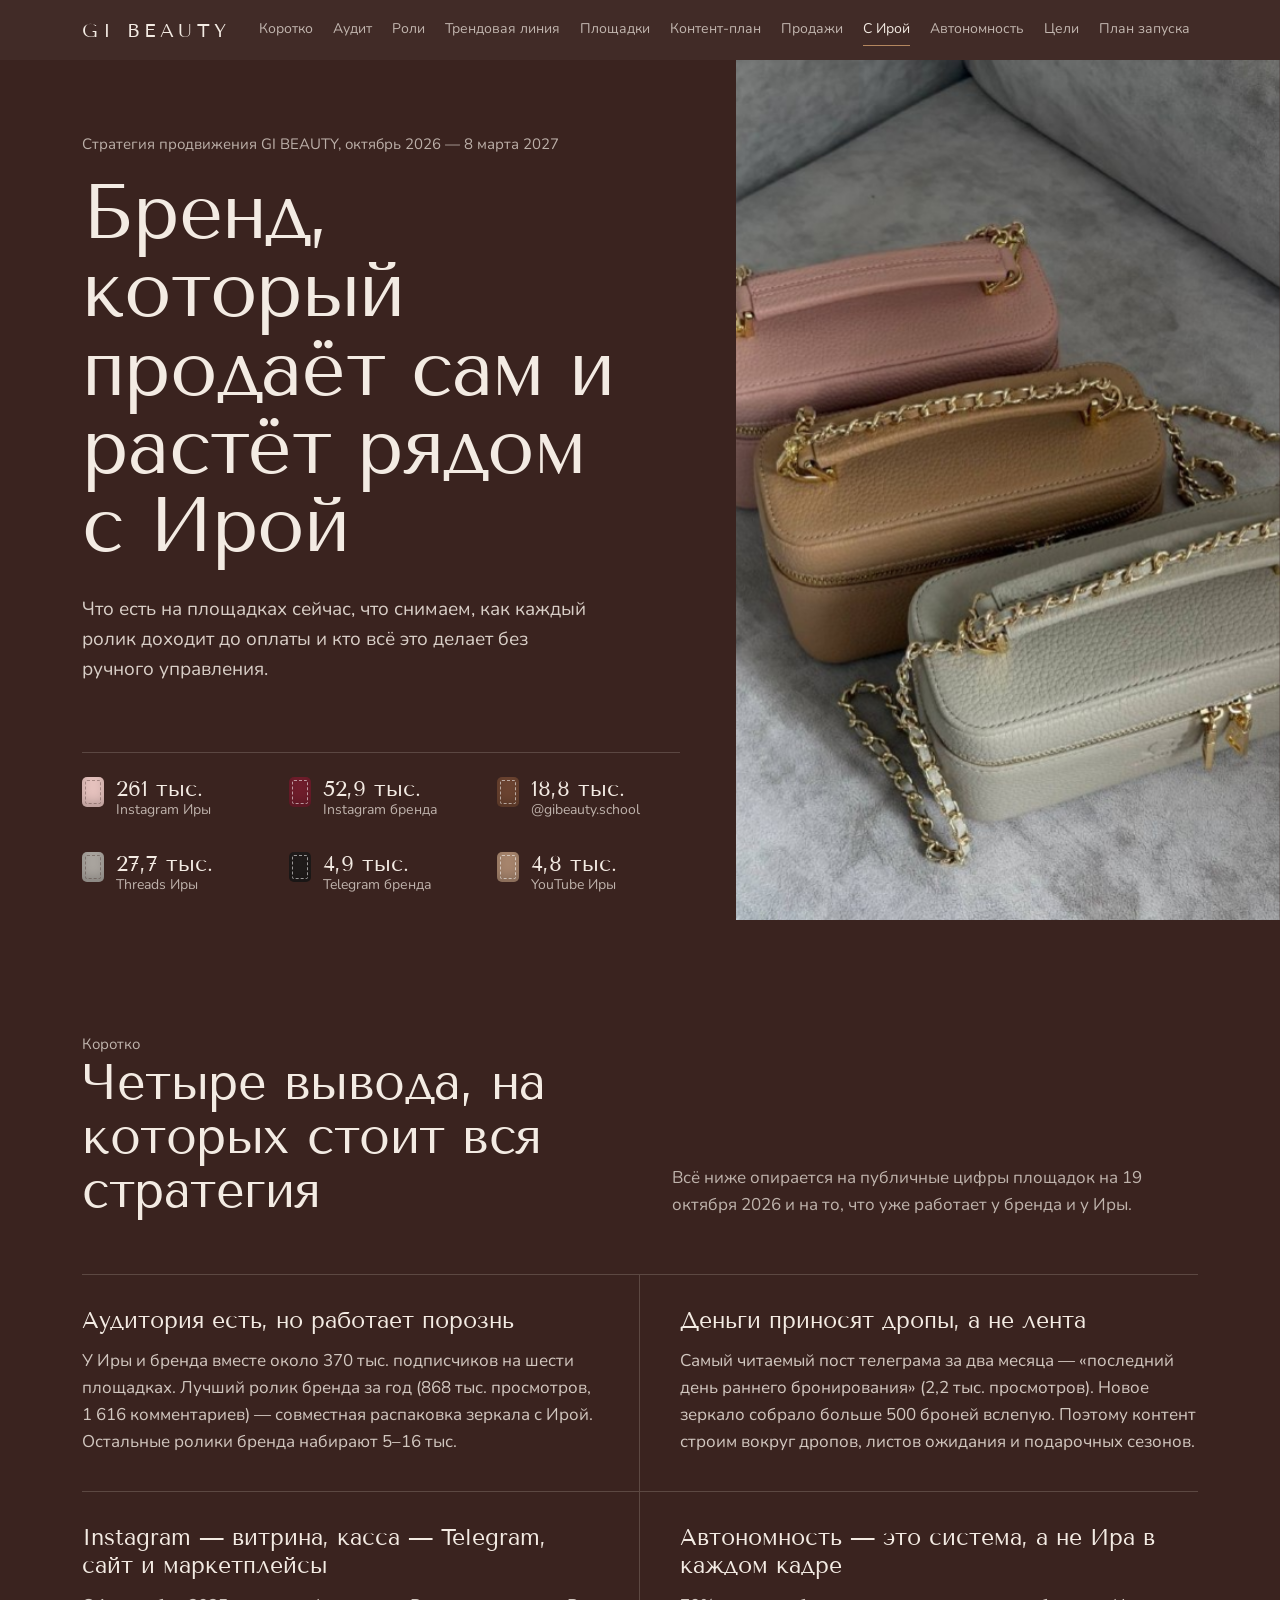
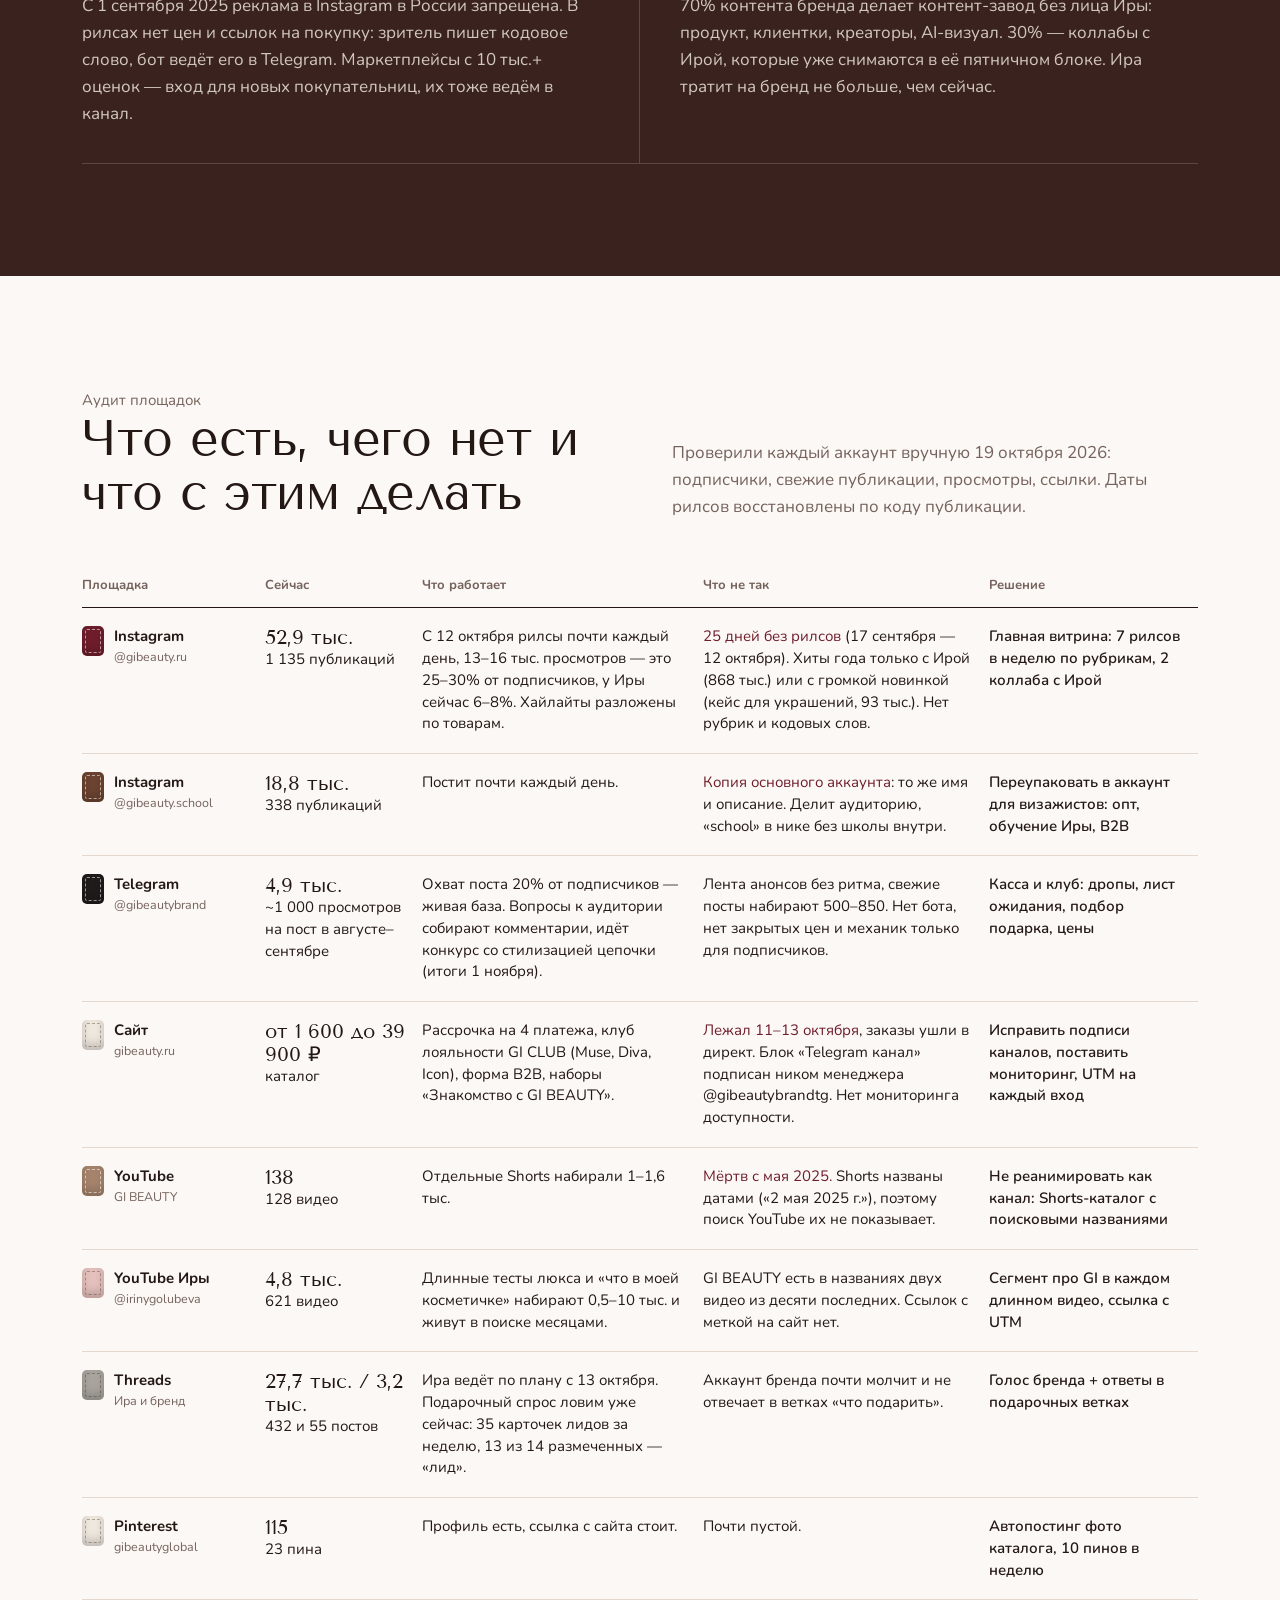
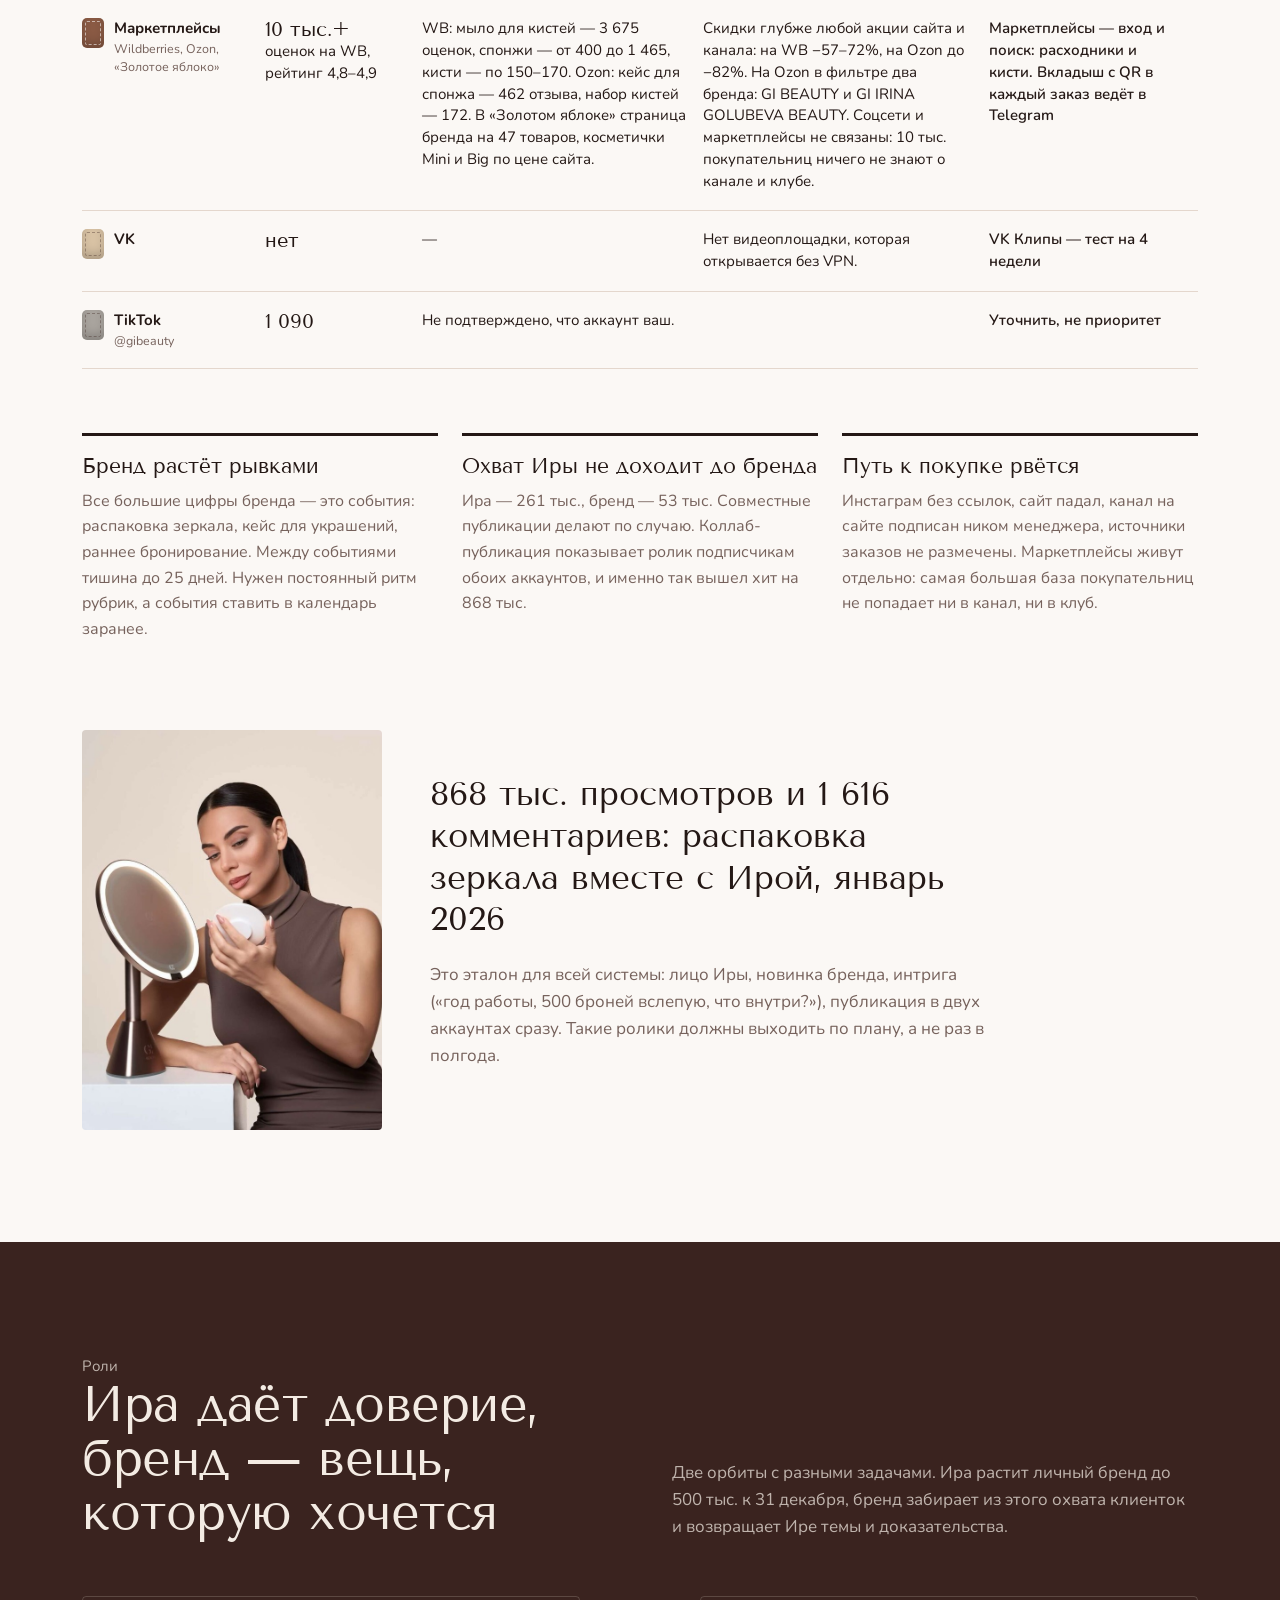
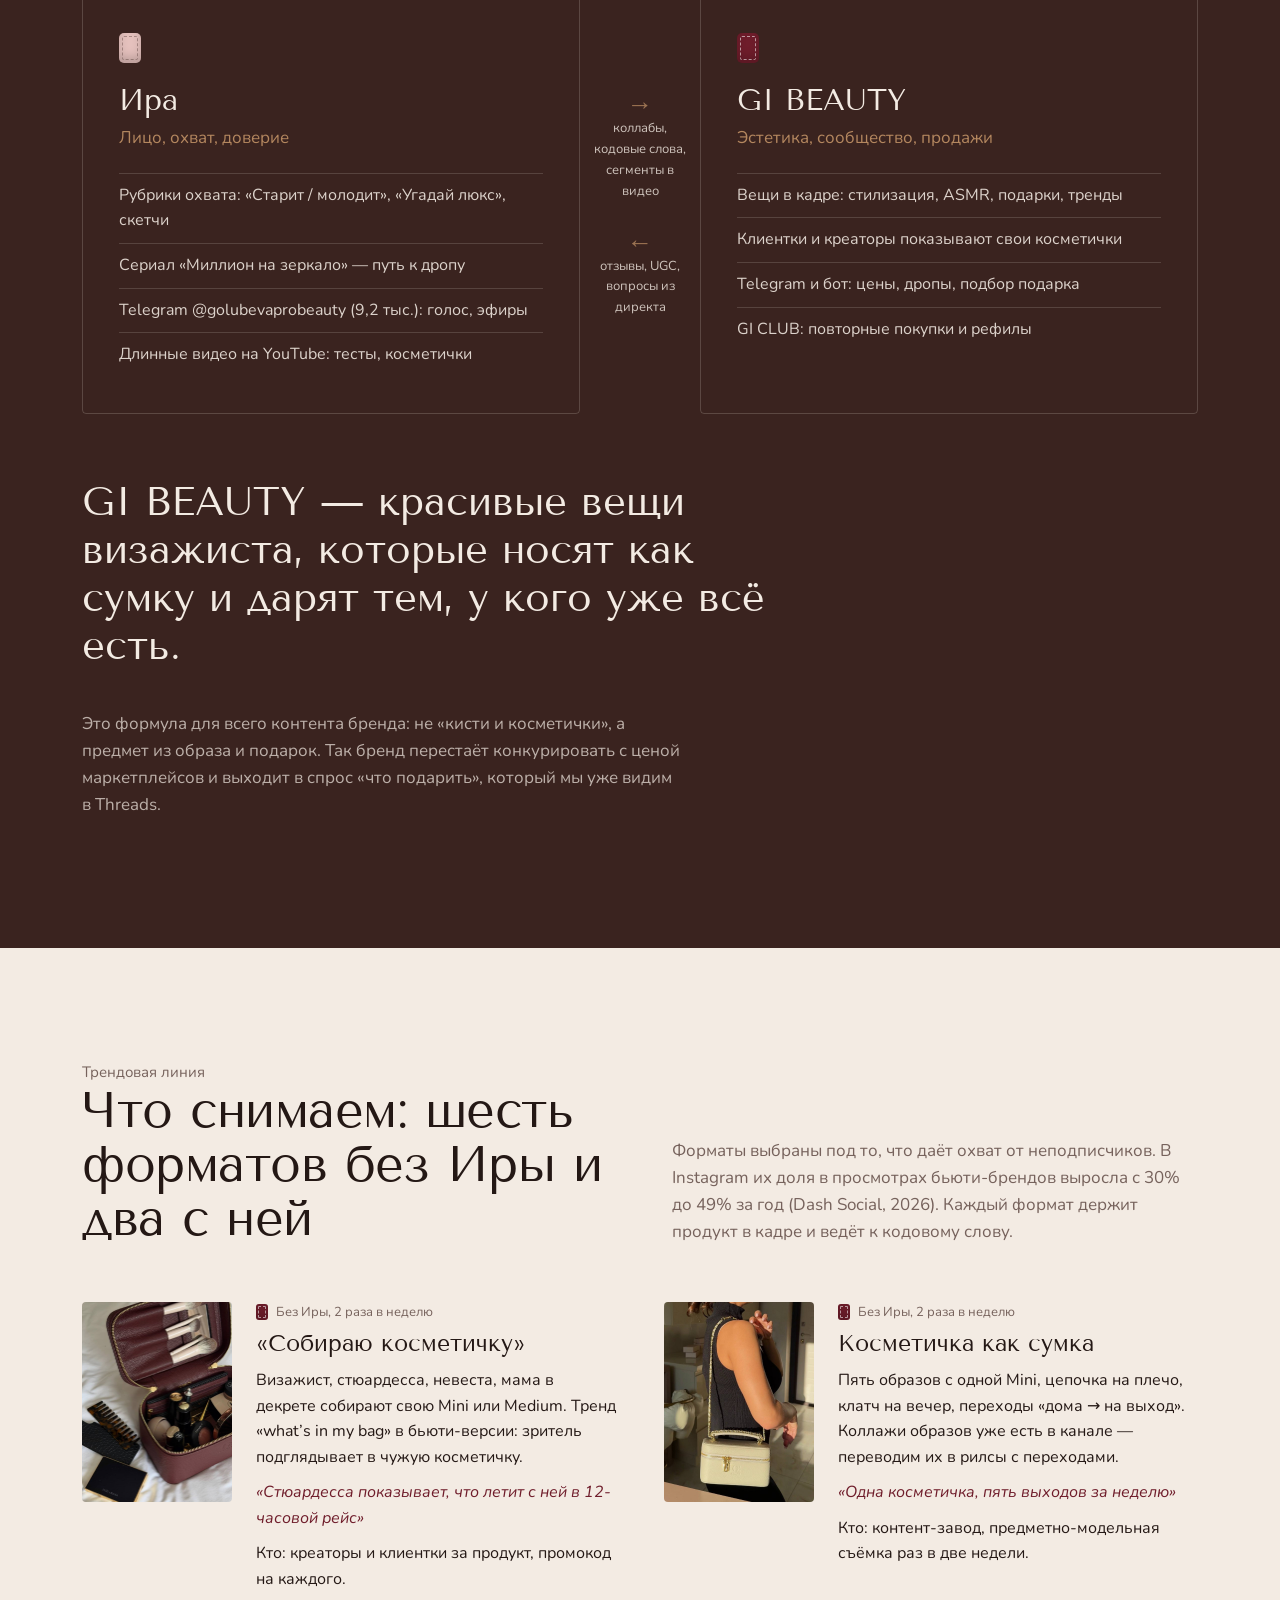
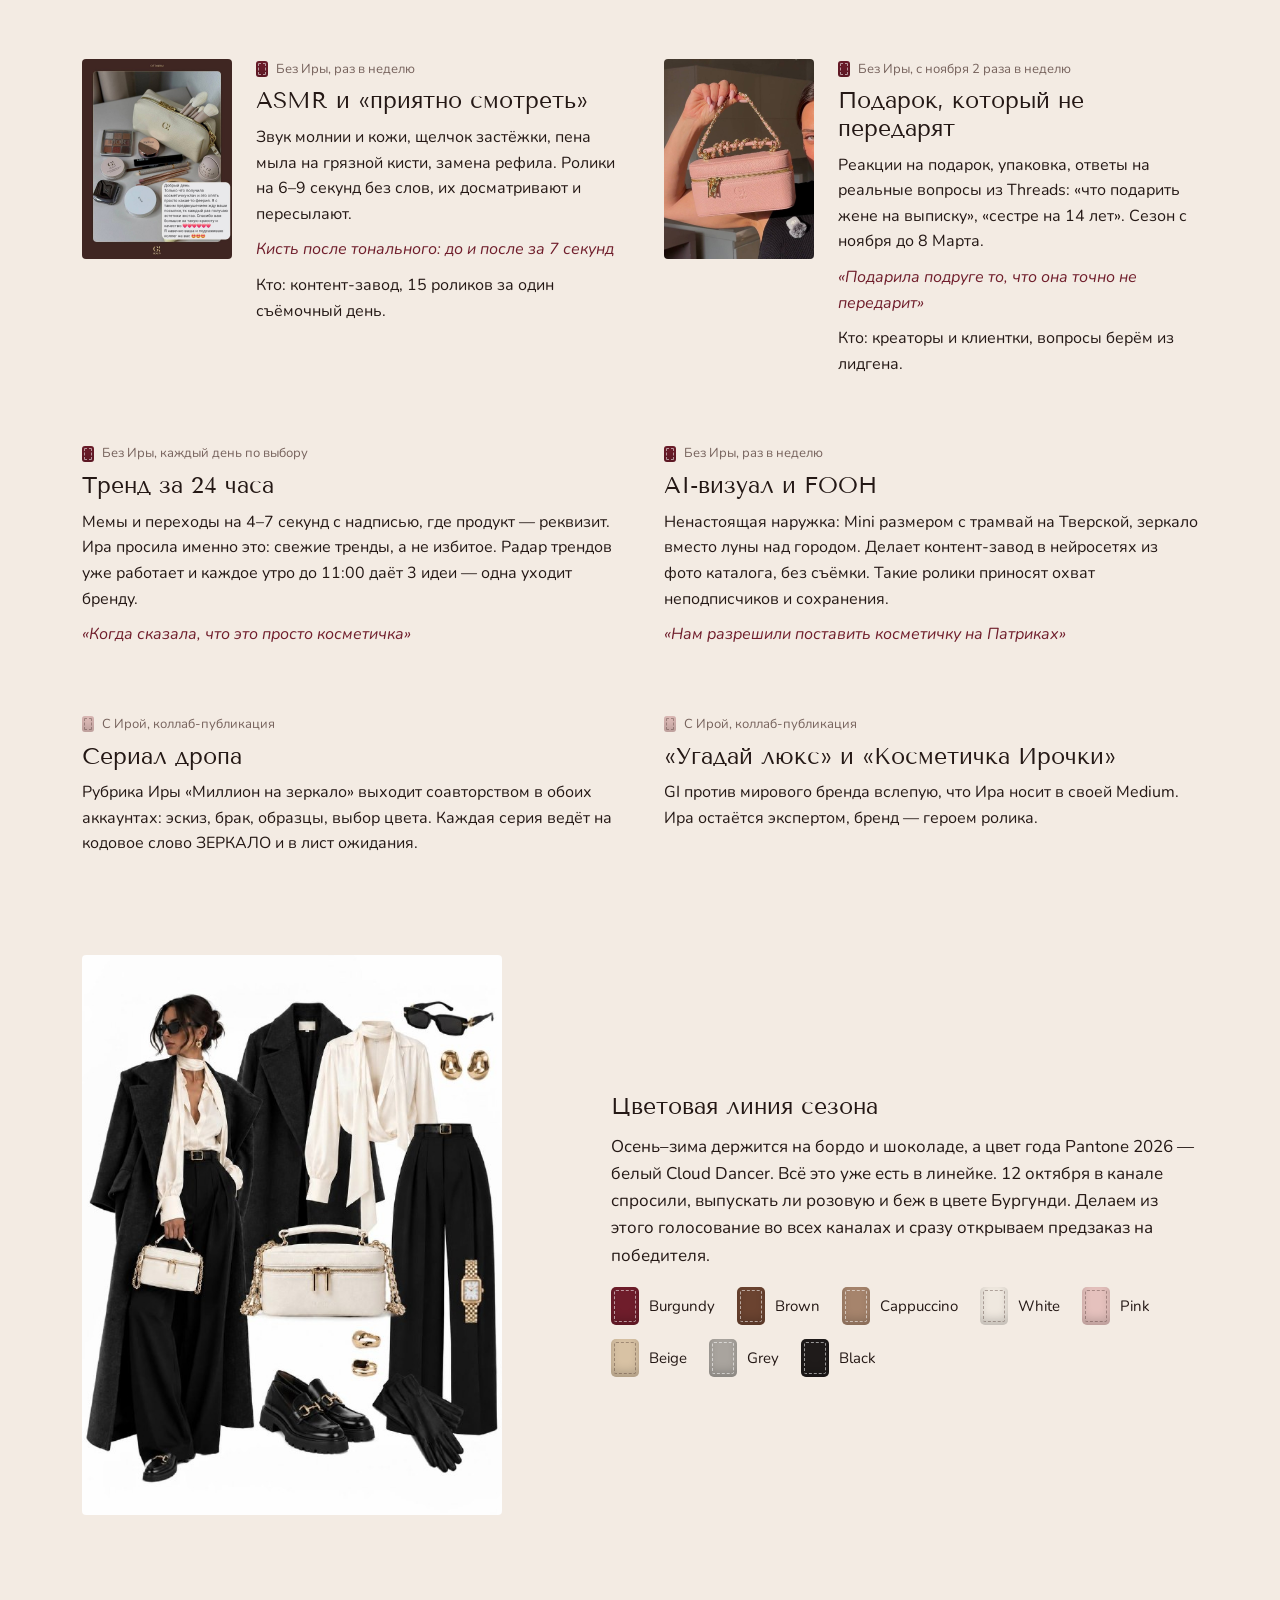
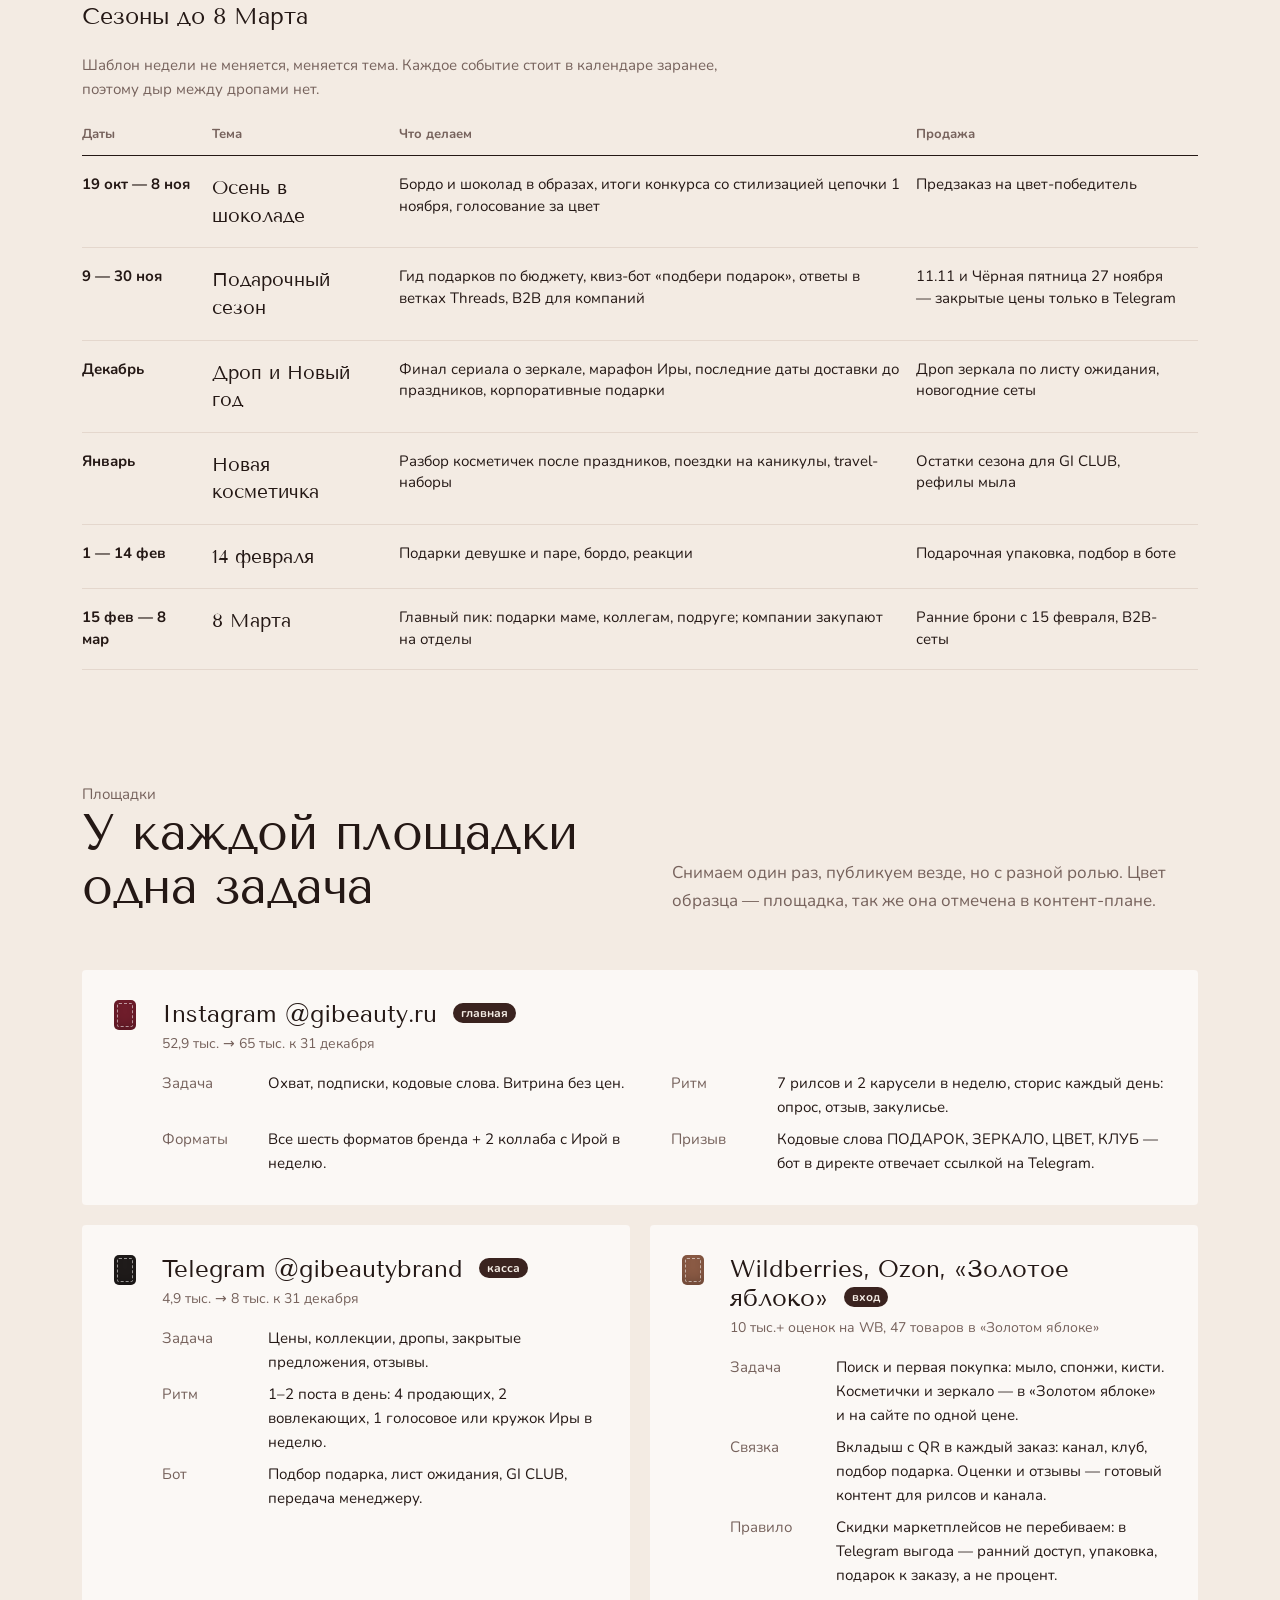
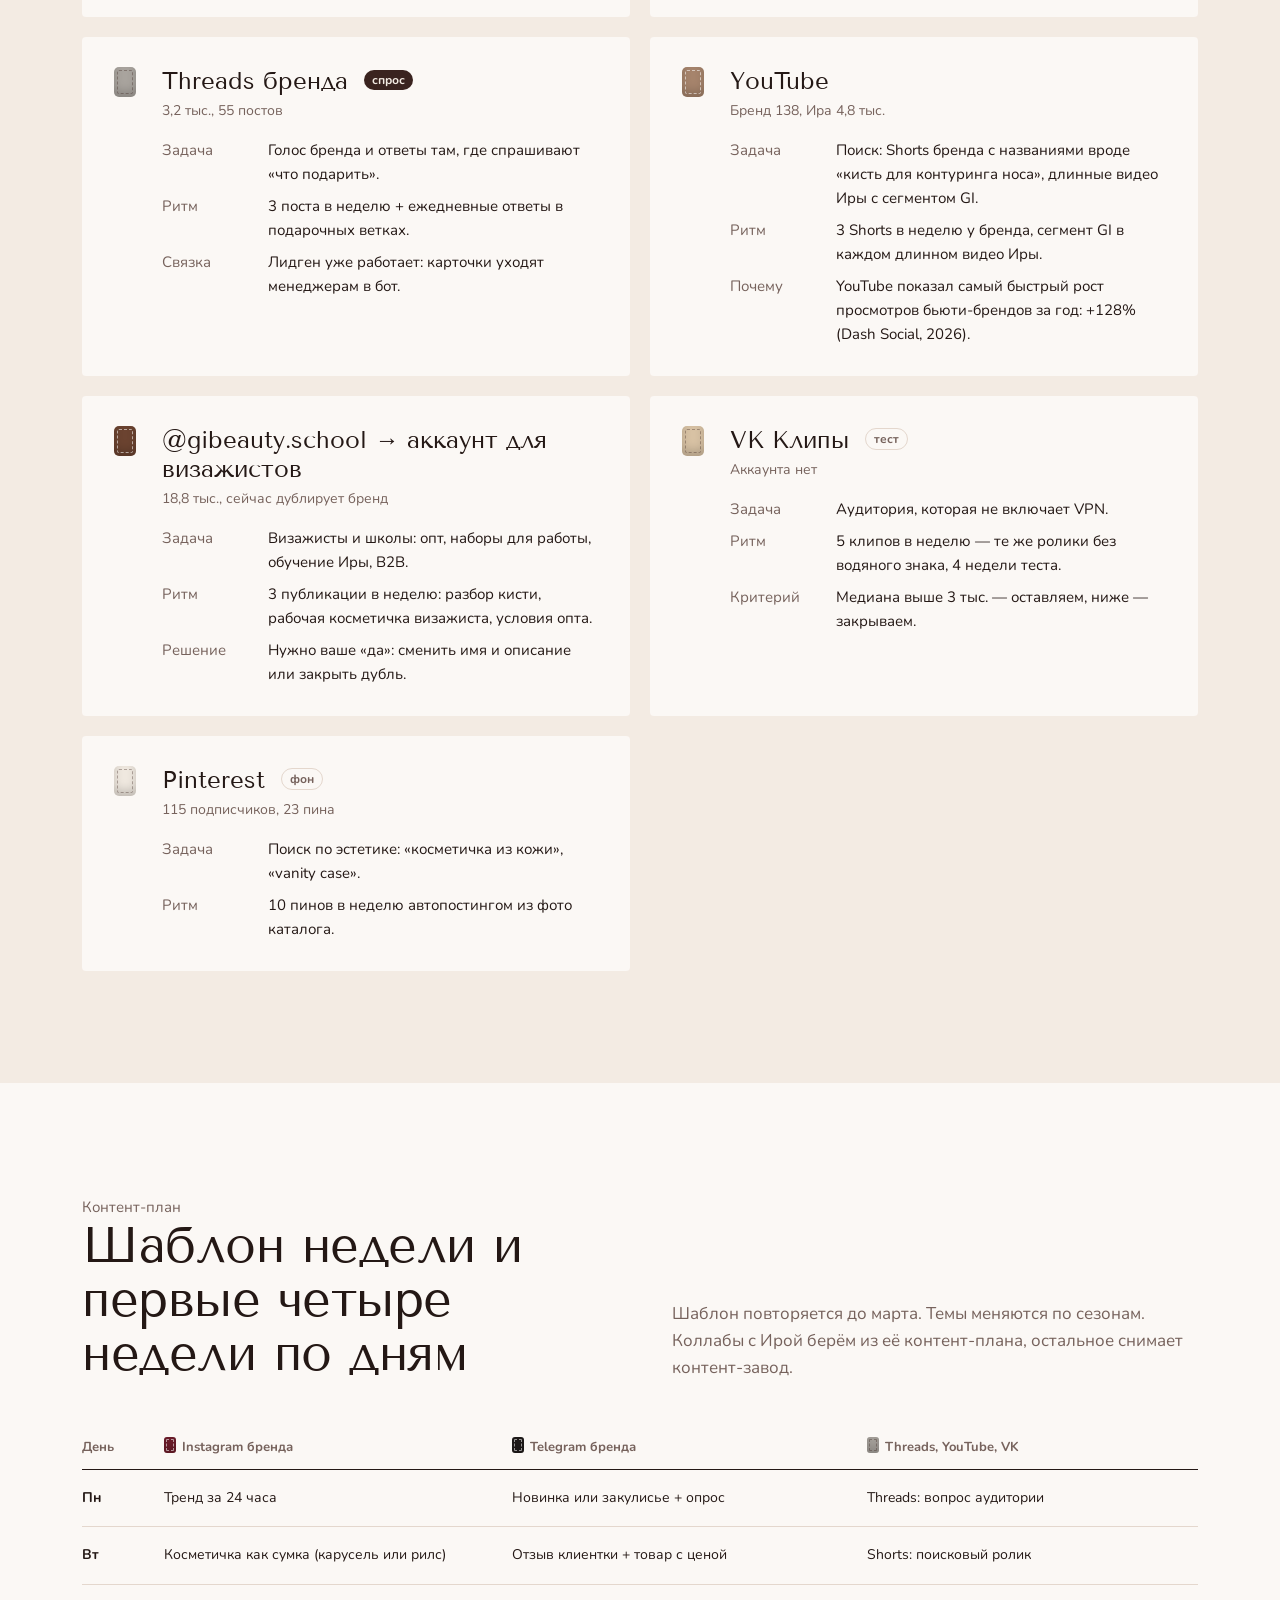
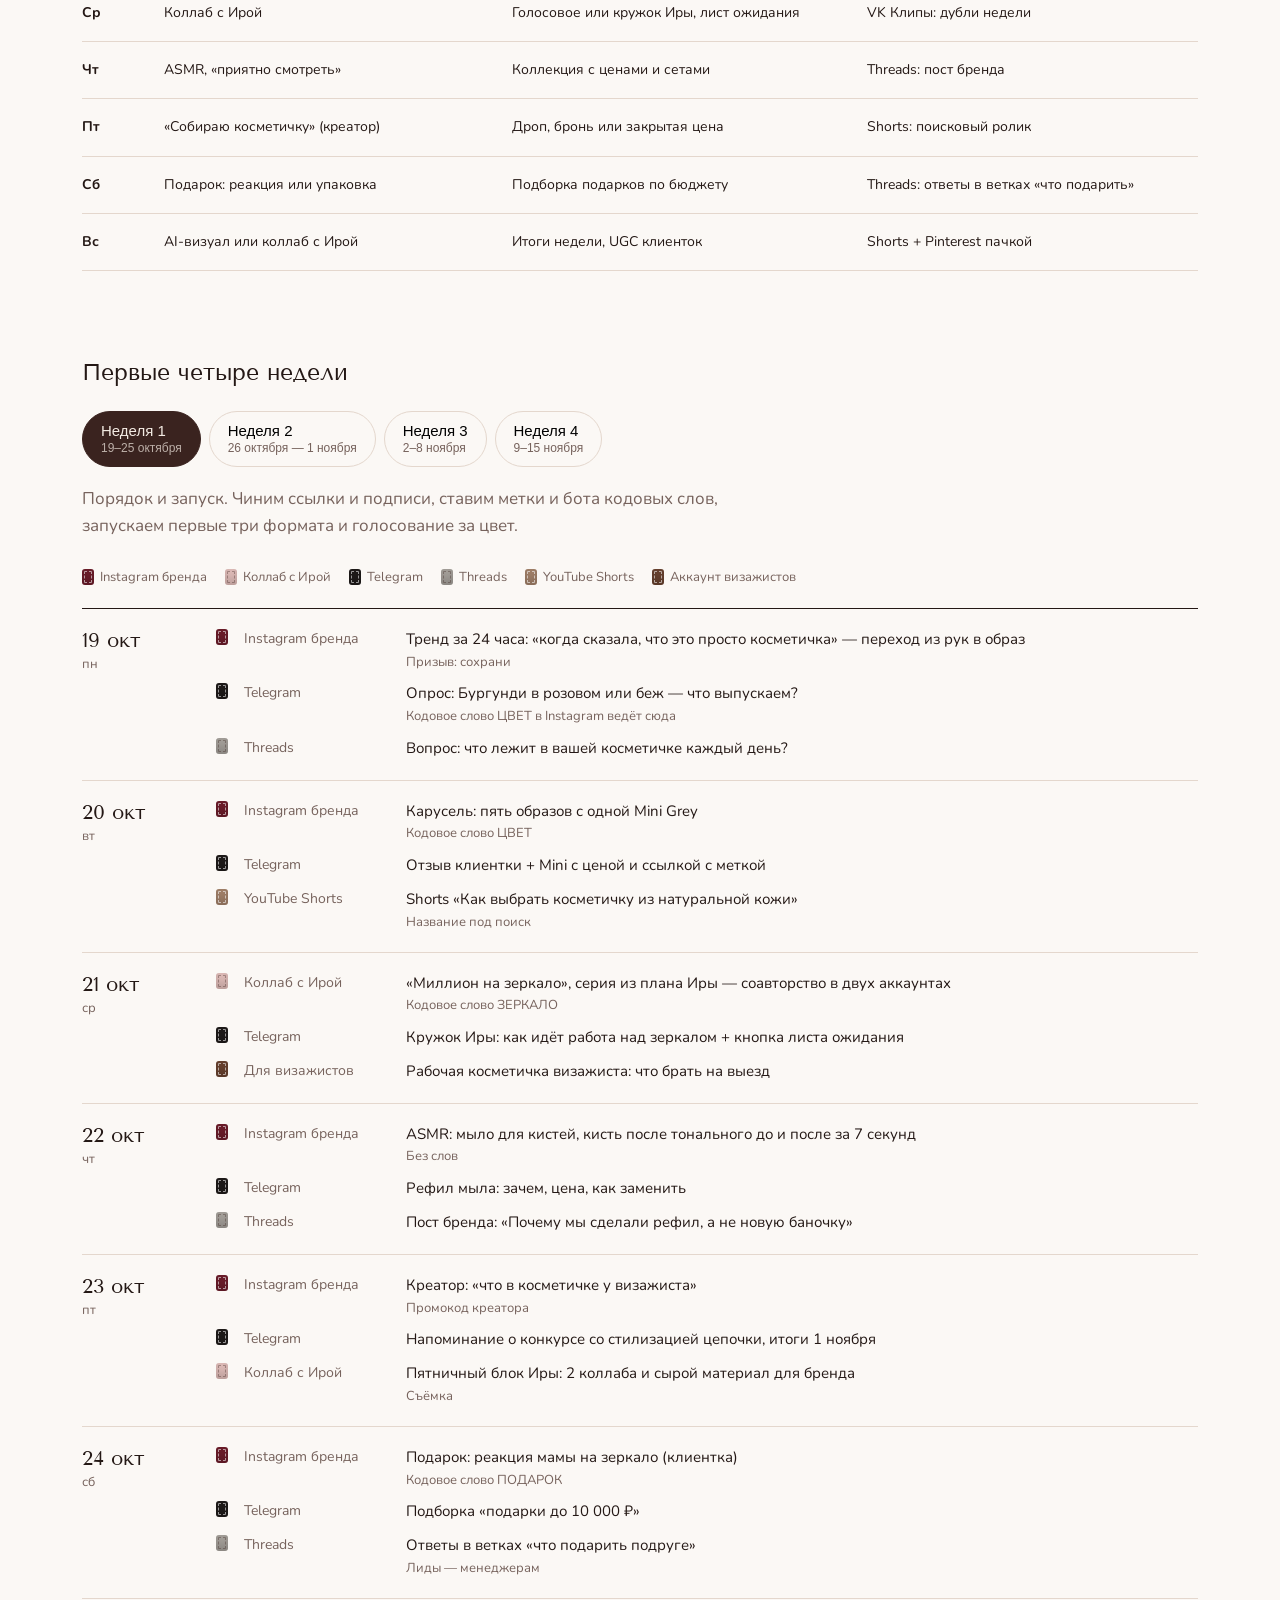
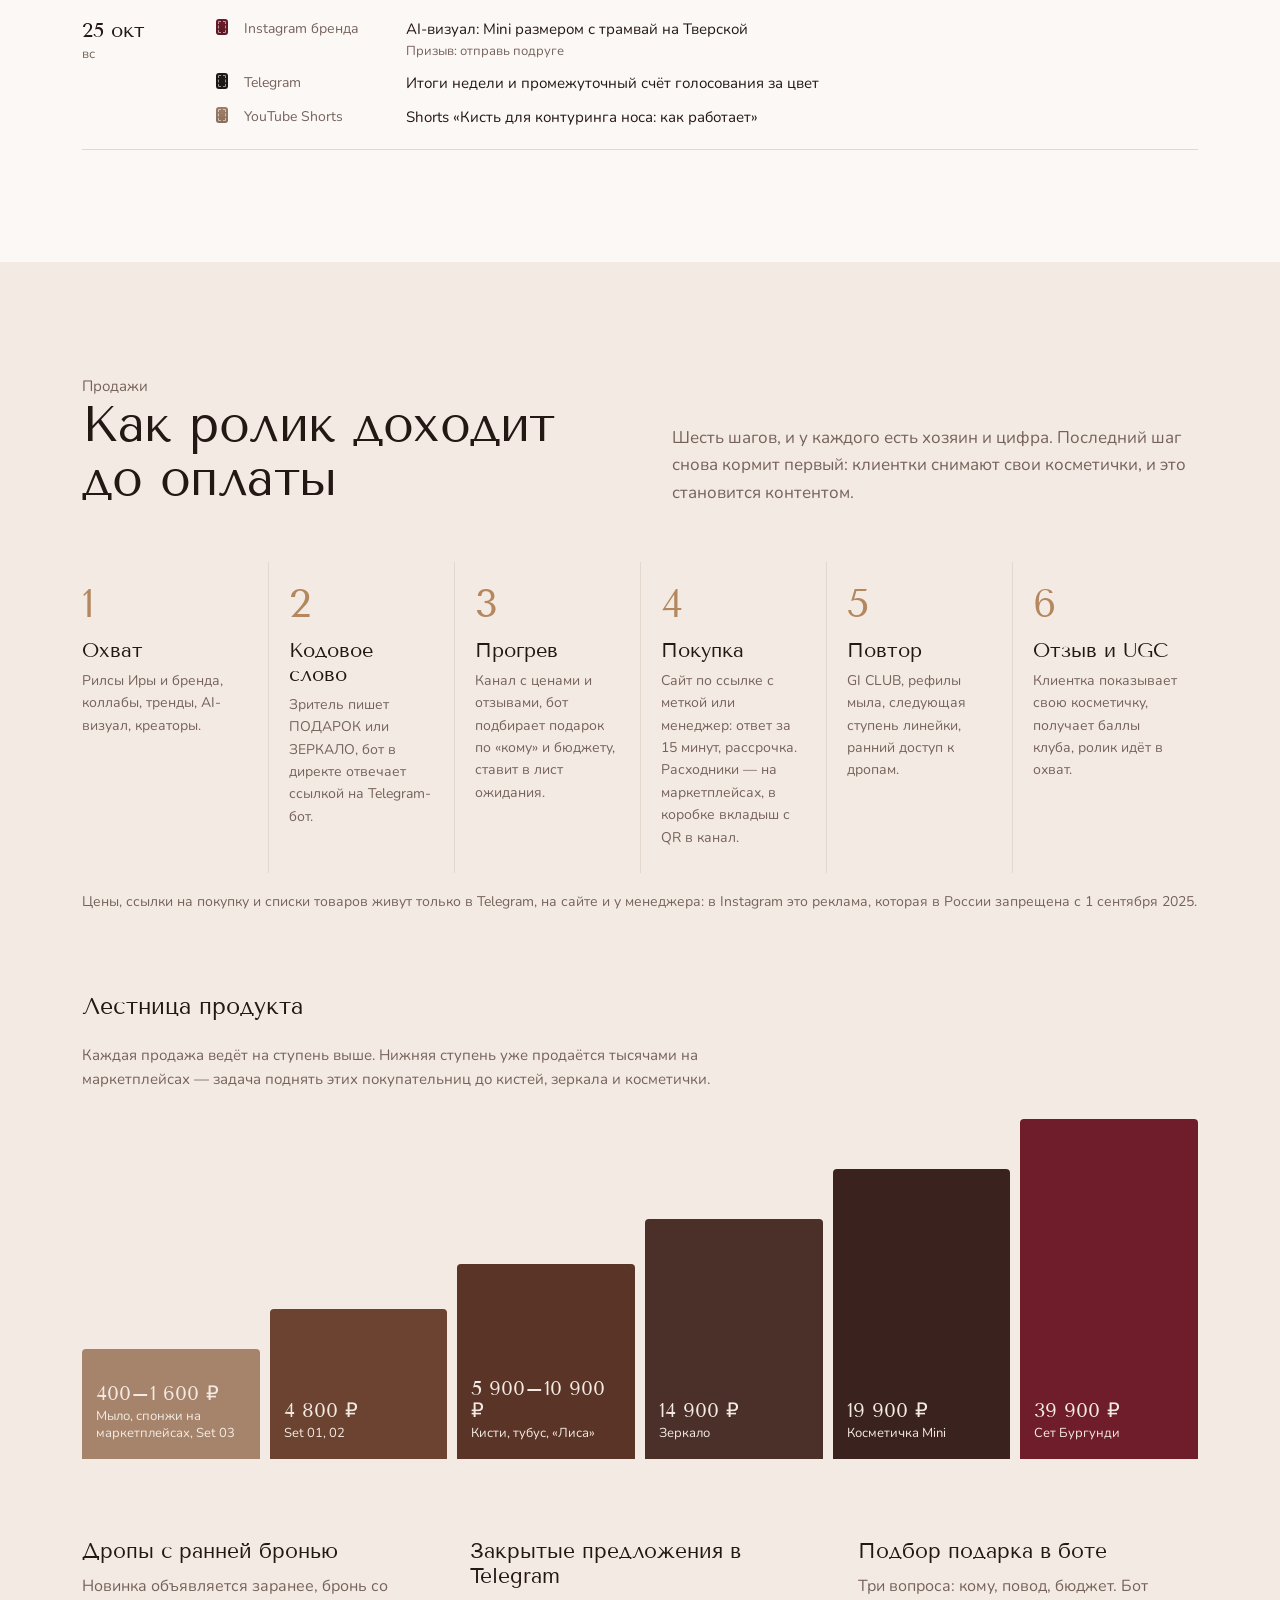
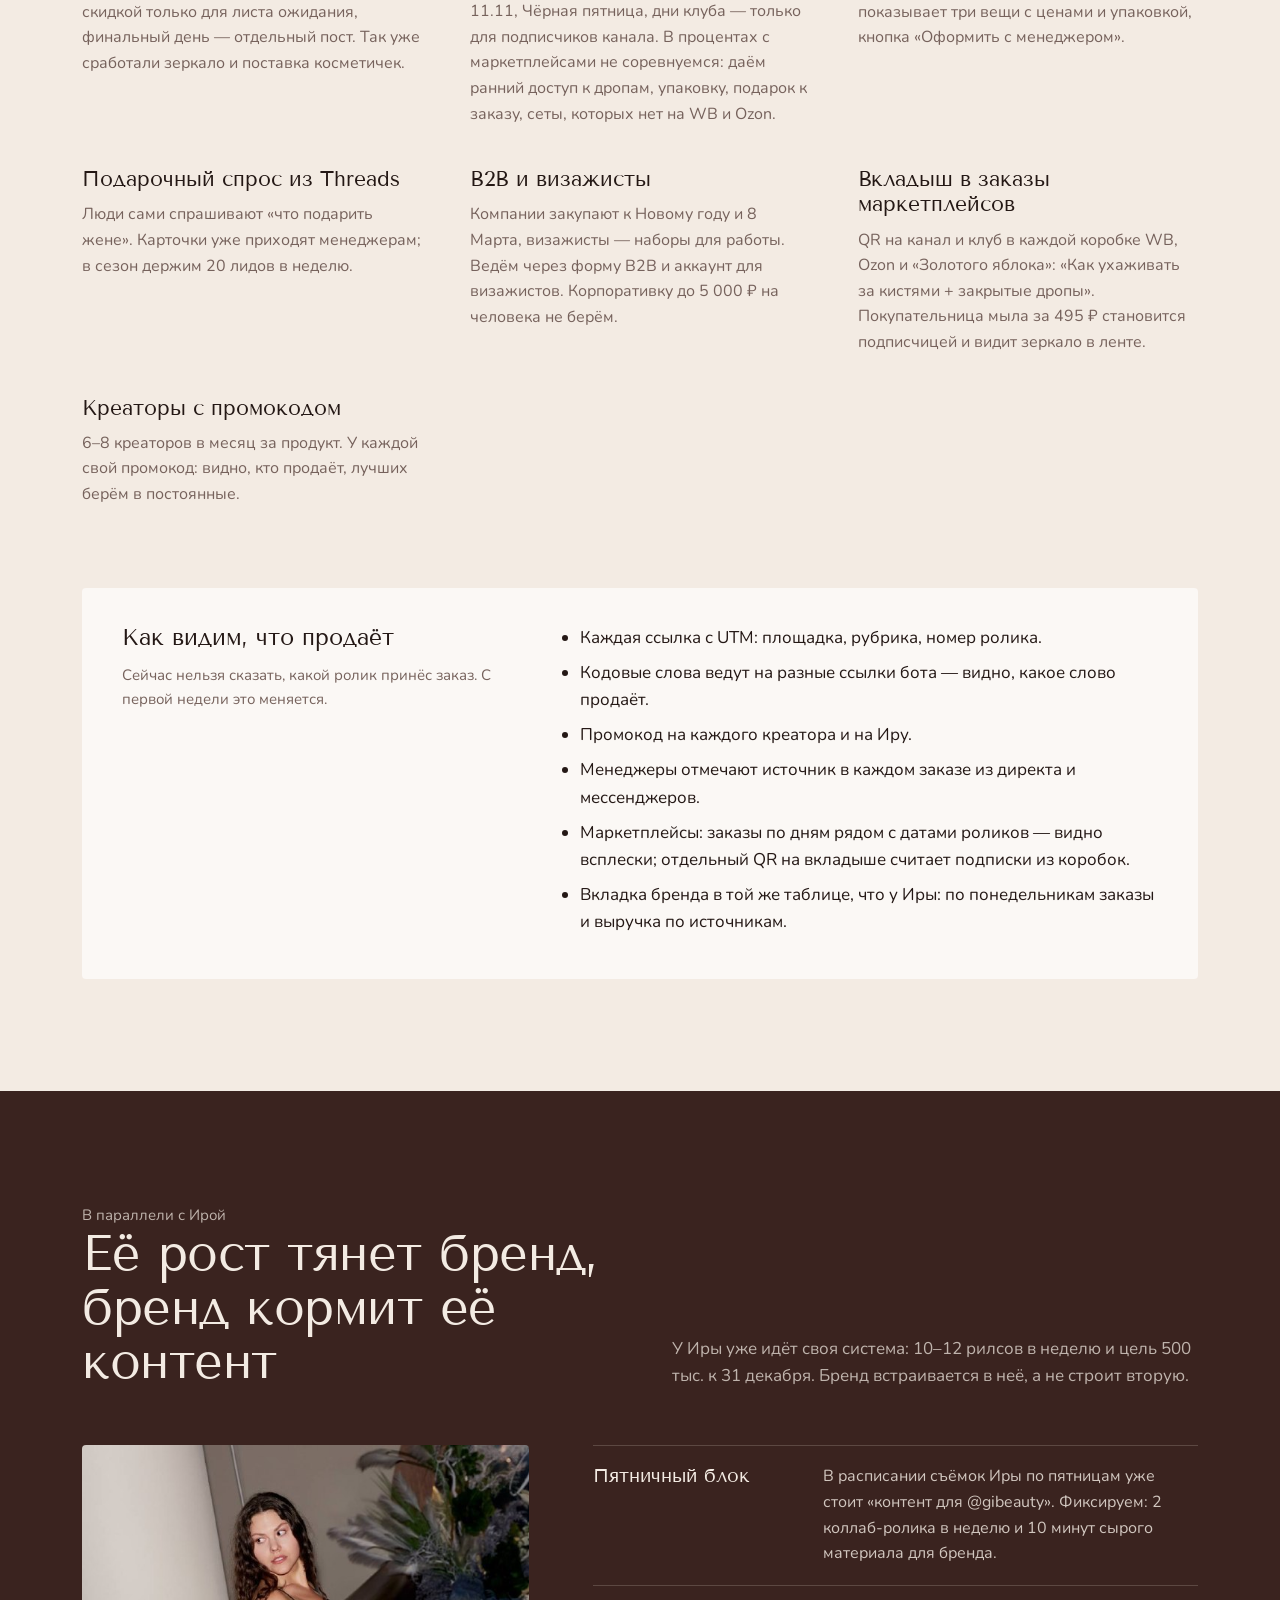
==== commit 83a1758e: "Маркетплейсы: WB, Ozon, Золотое яблоко в аудите и воронке Co-Authored-By: Claude Opus 5.5 <noreply@a" ====
--- a/index.html
+++ b/index.html
@@ -9,7 +9,7 @@
 <link rel="preconnect" href="https://fonts.googleapis.com">
 <link rel="preconnect" href="https://fonts.gstatic.com" crossorigin>
 <link href="https://fonts.googleapis.com/css2?family=Nunito:wght@400;600;700&family=Tenor+Sans&display=swap" rel="stylesheet">
-<link rel="stylesheet" href="style.css?v=4">
+<link rel="stylesheet" href="style.css?v=5">
 </head>
 <body>
 
@@ -75,8 +75,8 @@
         <p>Самый читаемый пост телеграма за два месяца — «последний день раннего бронирования» (2,2 тыс. просмотров). Новое зеркало собрало больше 500 броней вслепую. Поэтому контент строим вокруг дропов, листов ожидания и подарочных сезонов.</p>
       </article>
       <article>
-        <h3>Instagram — витрина, касса — Telegram и сайт</h3>
-        <p>С 1 сентября 2025 реклама в Instagram в России запрещена. В рилсах нет цен и ссылок на покупку: зритель пишет кодовое слово, бот ведёт его в Telegram, там цены, подбор и оплата.</p>
+        <h3>Instagram — витрина, касса — Telegram, сайт и маркетплейсы</h3>
+        <p>С 1 сентября 2025 реклама в Instagram в России запрещена. В рилсах нет цен и ссылок на покупку: зритель пишет кодовое слово, бот ведёт его в Telegram. Маркетплейсы с 10 тыс.+ оценок — вход для новых покупательниц, их тоже ведём в канал.</p>
       </article>
       <article>
         <h3>Автономность — это система, а не Ира в каждом кадре</h3>
@@ -154,11 +154,18 @@
             <td>Автопостинг фото каталога, 10 пинов в неделю</td>
           </tr>
           <tr>
-            <td><div class="pl"><i class="sw c-vk light"></i><div>VK и маркетплейсы</div></div></td>
+            <td><div class="pl"><i class="sw c-mp"></i><div>Маркетплейсы<small>Wildberries, Ozon, «Золотое яблоко»</small></div></div></td>
+            <td><span class="num">10 тыс.+</span>оценок на WB, рейтинг 4,8–4,9</td>
+            <td>WB: мыло для кистей — 3 675 оценок, спонжи — от 400 до 1 465, кисти — по 150–170. Ozon: кейс для спонжа — 462 отзыва, набор кистей — 172. В «Золотом яблоке» страница бренда на 47 товаров, косметички Mini и Big по цене сайта.</td>
+            <td>Скидки глубже любой акции сайта и канала: на WB −57–72%, на Ozon до −82%. На Ozon в фильтре два бренда: GI BEAUTY и GI IRINA GOLUBEVA BEAUTY. Соцсети и маркетплейсы не связаны: 10 тыс. покупательниц ничего не знают о канале и клубе.</td>
+            <td>Маркетплейсы — вход и поиск: расходники и кисти. Вкладыш с QR в каждый заказ ведёт в Telegram</td>
+          </tr>
+          <tr>
+            <td><div class="pl"><i class="sw c-vk light"></i><div>VK</div></div></td>
             <td><span class="num">нет</span></td>
             <td>—</td>
-            <td>Нет площадки, которая открывается без VPN. Нет карточек на Wildberries, Ozon и в «Золотом яблоке».</td>
-            <td>VK Клипы — тест на 4 недели. Маркетплейсы — не раньше марта</td>
+            <td>Нет видеоплощадки, которая открывается без VPN.</td>
+            <td>VK Клипы — тест на 4 недели</td>
           </tr>
           <tr>
             <td><div class="pl"><i class="sw c-th light"></i><div>TikTok<small>@gibeauty</small></div></div></td>
@@ -181,7 +188,7 @@
       </div>
       <div class="finding">
         <h3>Путь к покупке рвётся</h3>
-        <p>Инстаграм без ссылок, сайт падал, канал на сайте подписан ником менеджера, источники заказов не размечены. Сейчас нельзя сказать, какой ролик принёс деньги.</p>
+        <p>Инстаграм без ссылок, сайт падал, канал на сайте подписан ником менеджера, источники заказов не размечены. Маркетплейсы живут отдельно: самая большая база покупательниц не попадает ни в канал, ни в клуб.</p>
       </div>
     </div>
 
@@ -388,6 +395,18 @@
         </div>
       </article>
       <article class="platform">
+        <i class="sw c-mp"></i>
+        <div>
+          <h3>Wildberries, Ozon, «Золотое яблоко» <span class="prio">вход</span></h3>
+          <p class="now">10 тыс.+ оценок на WB, 47 товаров в «Золотом яблоке»</p>
+          <dl>
+            <dt>Задача</dt><dd>Поиск и первая покупка: мыло, спонжи, кисти. Косметички и зеркало — в «Золотом яблоке» и на сайте по одной цене.</dd>
+            <dt>Связка</dt><dd>Вкладыш с QR в каждый заказ: канал, клуб, подбор подарка. Оценки и отзывы — готовый контент для рилсов и канала.</dd>
+            <dt>Правило</dt><dd>Скидки маркетплейсов не перебиваем: в Telegram выгода — ранний доступ, упаковка, подарок к заказу, а не процент.</dd>
+          </dl>
+        </div>
+      </article>
+      <article class="platform">
         <i class="sw c-th light"></i>
         <div>
           <h3>Threads бренда <span class="prio">спрос</span></h3>
@@ -508,7 +527,7 @@
       <div class="step"><h3>Охват</h3><p>Рилсы Иры и бренда, коллабы, тренды, AI-визуал, креаторы.</p></div>
       <div class="step"><h3>Кодовое слово</h3><p>Зритель пишет ПОДАРОК или ЗЕРКАЛО, бот в директе отвечает ссылкой на Telegram-бот.</p></div>
       <div class="step"><h3>Прогрев</h3><p>Канал с ценами и отзывами, бот подбирает подарок по «кому» и бюджету, ставит в лист ожидания.</p></div>
-      <div class="step"><h3>Покупка</h3><p>Сайт по ссылке с меткой или менеджер: ответ за 15 минут, рассрочка на 4 платежа.</p></div>
+      <div class="step"><h3>Покупка</h3><p>Сайт по ссылке с меткой или менеджер: ответ за 15 минут, рассрочка. Расходники — на маркетплейсах, в коробке вкладыш с QR в канал.</p></div>
       <div class="step"><h3>Повтор</h3><p>GI CLUB, рефилы мыла, следующая ступень линейки, ранний доступ к дропам.</p></div>
       <div class="step"><h3>Отзыв и UGC</h3><p>Клиентка показывает свою косметичку, получает баллы клуба, ролик идёт в охват.</p></div>
     </div>
@@ -516,9 +535,9 @@
 
     <div class="ladder">
       <h3>Лестница продукта</h3>
-      <p class="note">Каждая продажа ведёт на ступень выше. Вход за 1 600 ₽ снимает страх перед ценой 19 900 ₽.</p>
+      <p class="note">Каждая продажа ведёт на ступень выше. Нижняя ступень уже продаётся тысячами на маркетплейсах — задача поднять этих покупательниц до кистей, зеркала и косметички.</p>
       <div class="rungs">
-        <div class="rung"><b>1 600 ₽</b>Set 03 «Знакомство»</div>
+        <div class="rung"><b>400–1 600 ₽</b>Мыло, спонжи на маркетплейсах, Set 03</div>
         <div class="rung"><b>4 800 ₽</b>Set 01, 02</div>
         <div class="rung"><b>5 900–10 900 ₽</b>Кисти, тубус, «Лиса»</div>
         <div class="rung"><b>14 900 ₽</b>Зеркало</div>
@@ -529,10 +548,11 @@
 
     <div class="mech">
       <div><h3>Дропы с ранней бронью</h3><p>Новинка объявляется заранее, бронь со скидкой только для листа ожидания, финальный день — отдельный пост. Так уже сработали зеркало и поставка косметичек.</p></div>
-      <div><h3>Закрытые цены в Telegram</h3><p>11.11, Чёрная пятница, дни клуба — только для подписчиков канала. Это главный повод подписаться из Instagram.</p></div>
+      <div><h3>Закрытые предложения в Telegram</h3><p>11.11, Чёрная пятница, дни клуба — только для подписчиков канала. В процентах с маркетплейсами не соревнуемся: даём ранний доступ к дропам, упаковку, подарок к заказу, сеты, которых нет на WB и Ozon.</p></div>
       <div><h3>Подбор подарка в боте</h3><p>Три вопроса: кому, повод, бюджет. Бот показывает три вещи с ценами и упаковкой, кнопка «Оформить с менеджером».</p></div>
       <div><h3>Подарочный спрос из Threads</h3><p>Люди сами спрашивают «что подарить жене». Карточки уже приходят менеджерам; в сезон держим 20 лидов в неделю.</p></div>
       <div><h3>B2B и визажисты</h3><p>Компании закупают к Новому году и 8 Марта, визажисты — наборы для работы. Ведём через форму B2B и аккаунт для визажистов. Корпоративку до 5 000 ₽ на человека не берём.</p></div>
+      <div><h3>Вкладыш в заказы маркетплейсов</h3><p>QR на канал и клуб в каждой коробке WB, Ozon и «Золотого яблока»: «Как ухаживать за кистями + закрытые дропы». Покупательница мыла за 495 ₽ становится подписчицей и видит зеркало в ленте.</p></div>
       <div><h3>Креаторы с промокодом</h3><p>6–8 креаторов в месяц за продукт. У каждой свой промокод: видно, кто продаёт, лучших берём в постоянные.</p></div>
     </div>
 
@@ -546,6 +566,7 @@
         <li>Кодовые слова ведут на разные ссылки бота — видно, какое слово продаёт.</li>
         <li>Промокод на каждого креатора и на Иру.</li>
         <li>Менеджеры отмечают источник в каждом заказе из директа и мессенджеров.</li>
+        <li>Маркетплейсы: заказы по дням рядом с датами роликов — видно всплески; отдельный QR на вкладыше считает подписки из коробок.</li>
         <li>Вкладка бренда в той же таблице, что у Иры: по понедельникам заказы и выручка по источникам.</li>
       </ul>
     </div>
@@ -644,9 +665,10 @@
           <tr><td>Подписчики Telegram бренда</td><td>4,9 тыс.</td><td class="goal">6,5 тыс.</td><td class="goal">8 тыс.</td><td class="goal">12 тыс.</td></tr>
           <tr><td>Просмотры поста в Telegram</td><td>~800</td><td class="goal">1 200</td><td class="goal">1 600</td><td class="goal">2 500</td></tr>
           <tr><td>Лист ожидания зеркала</td><td>—</td><td class="goal">2 000</td><td class="goal">5 000</td><td>—</td></tr>
+          <tr><td>Подписки в Telegram с вкладышей</td><td>вкладыша нет</td><td class="goal">300</td><td class="goal">800</td><td class="goal">2 000</td></tr>
           <tr><td>Подарочные лиды в неделю</td><td>35 за первую неделю</td><td class="goal">20</td><td class="goal">20</td><td class="goal">30 перед 8 Марта</td></tr>
           <tr><td>Заказы с известным источником</td><td>не считаются</td><td class="goal">60%</td><td class="goal">80%</td><td class="goal">90%</td></tr>
-          <tr><td>Выручка из соцсетей</td><td>нужна выгрузка</td><td colspan="3">База — заказы за сентябрь и октябрь. Цель ставим после первого замера, в первую неделю ноября.</td></tr>
+          <tr><td>Выручка из соцсетей</td><td>нужна выгрузка</td><td colspan="3">База — заказы сайта, менеджеров и маркетплейсов за сентябрь и октябрь. Цель ставим после первого замера, в первую неделю ноября.</td></tr>
         </tbody>
       </table>
     </div>
@@ -668,6 +690,7 @@
           <li>Исправить подпись Telegram-канала на сайте, описания всех аккаунтов, ссылки в профилях.</li>
           <li>Решение по @gibeauty.school, переупаковка.</li>
           <li>UTM, промокоды, бот кодовых слов, мониторинг сайта.</li>
+          <li>Вкладыш с QR для заказов маркетплейсов, сверка цен сайта и маркетплейсов, один бренд на Ozon.</li>
           <li>Вкладка бренда в таблице Иры, выгрузка заказов за сентябрь–октябрь.</li>
           <li>Голосование за цвет, первые 3 формата в эфире.</li>
         </ul>
@@ -702,7 +725,7 @@
         <ul>
           <li>Разбор цифр, остаются только лучшие форматы.</li>
           <li>14 февраля, ранние брони на 8 Марта с 15 февраля, B2B-сеты.</li>
-          <li>Решение по маркетплейсам и «Золотому яблоку» на данных.</li>
+          <li>Какие позиции держать на маркетплейсах, а какие только на сайте и в «Золотом яблоке» — по данным продаж.</li>
         </ul>
       </li>
     </ol>
@@ -717,7 +740,8 @@
       <p>Без этих пунктов стратегия остаётся на бумаге. Всё остальное делаем сами.</p>
     </div>
     <div class="asks">
-      <div><p>Выгрузка заказов за сентябрь–октябрь: сумма, товар, откуда пришёл клиент.</p></div>
+      <div><p>Выгрузка заказов за сентябрь–октябрь: сайт, менеджеры, WB, Ozon, «Золотое яблоко» — сумма и товар.</p></div>
+      <div><p>Кто ведёт кабинеты маркетплейсов и решает по скидкам; можно ли класть вкладыш в заказы.</p></div>
       <div><p>Доступы: Instagram бренда и @gibeauty.school, админка Telegram-канала, сайт (UTM, промокоды), Pinterest.</p></div>
       <div><p>Решение по @gibeauty.school: аккаунт для визажистов или закрываем дубль.</p></div>
       <div><p>Продукт для креаторов: 6–8 изделий в месяц.</p></div>
@@ -733,11 +757,11 @@
 
 <footer>
   <div class="wrap">
-    <p>Источники: публичные страницы Instagram, Telegram, YouTube, Threads, Pinterest и gibeauty.ru на 19 октября 2026; контент-система Ирины Голубевой; <a href="https://www.aap.com.au/aapreleases/globenewswire9728200/" rel="noopener">Dash Social, 2026 Beauty Benchmark Report</a>; <a href="https://www.nbcnews.com/pop-culture/pop-culture-news/pantone-names-2026-color-year-rcna247366" rel="noopener">Pantone, цвет года 2026</a>. Фото — из канала @gibeautybrand.</p>
+    <p>Источники: публичные страницы Instagram, Telegram, YouTube, Threads, Pinterest, gibeauty.ru, Wildberries, Ozon и «Золотого яблока» на 19 октября 2026; контент-система Ирины Голубевой; <a href="https://www.aap.com.au/aapreleases/globenewswire9728200/" rel="noopener">Dash Social, 2026 Beauty Benchmark Report</a>; <a href="https://www.nbcnews.com/pop-culture/pop-culture-news/pantone-names-2026-color-year-rcna247366" rel="noopener">Pantone, цвет года 2026</a>. Фото — из канала @gibeautybrand.</p>
     <p>Подготовил Vlad March Media для GI BEAUTY. Документ для внутреннего обсуждения.</p>
   </div>
 </footer>
 
-<script src="app.js?v=4"></script>
+<script src="app.js?v=5"></script>
 </body>
 </html>
--- a/style.css
+++ b/style.css
@@ -100,6 +100,7 @@
 .c-vk { --c: var(--leather-beige); }
 .c-pin { --c: var(--leather-white); }
 .c-pro { --c: var(--leather-brown); }
+.c-mp { --c: #8a5a44; }
 
 /* секции */
 
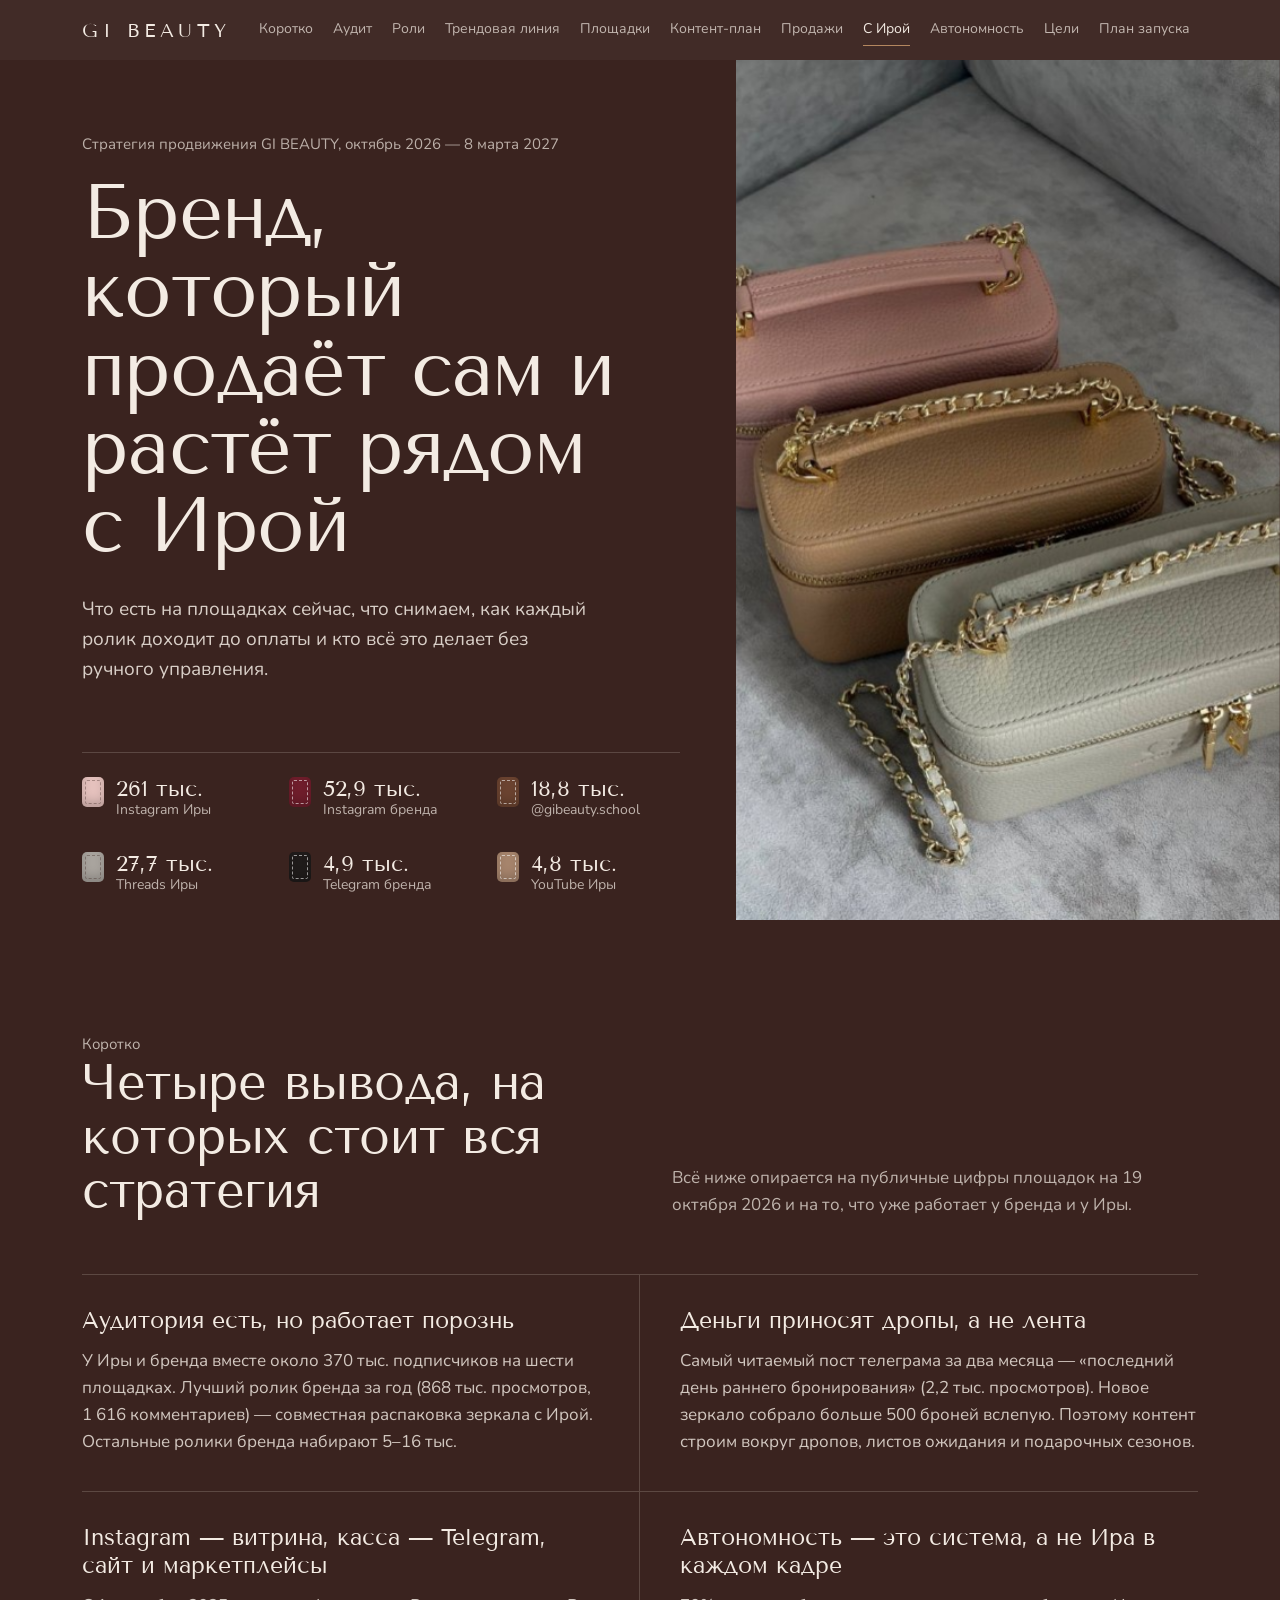
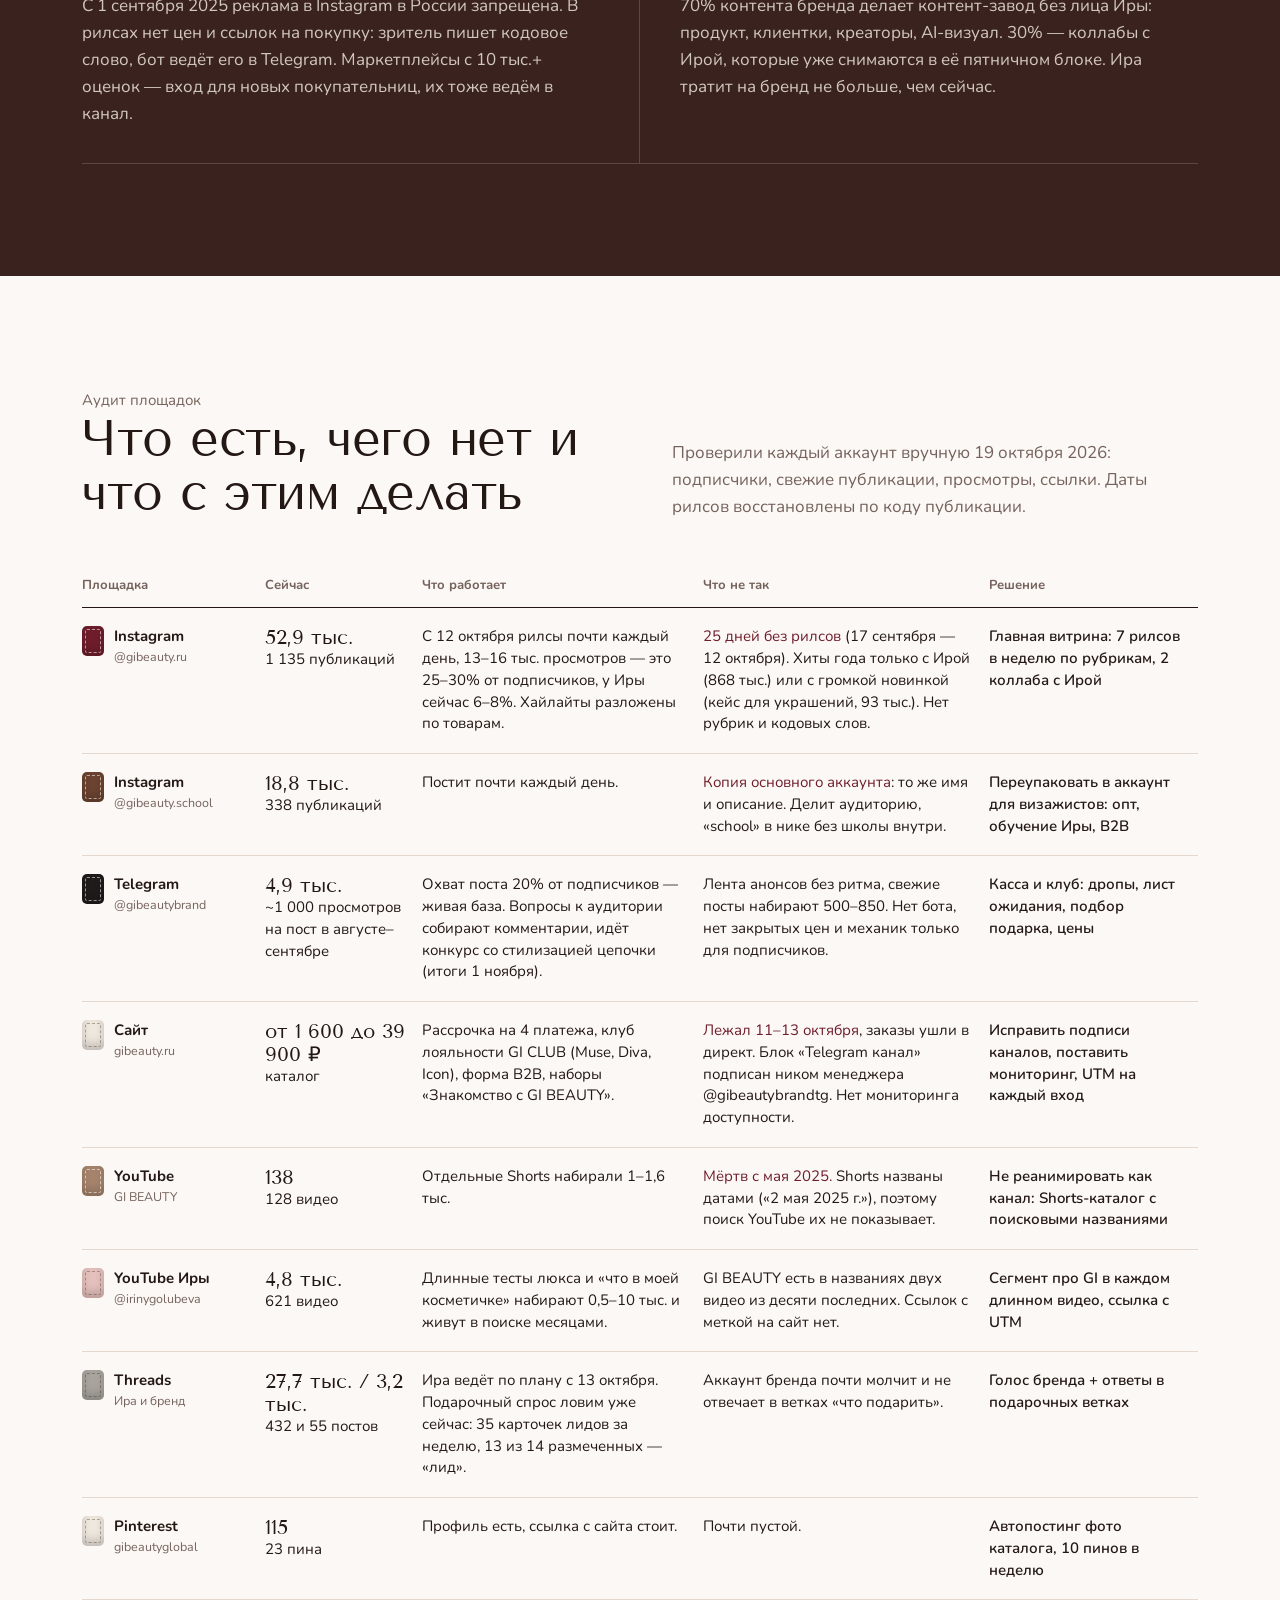
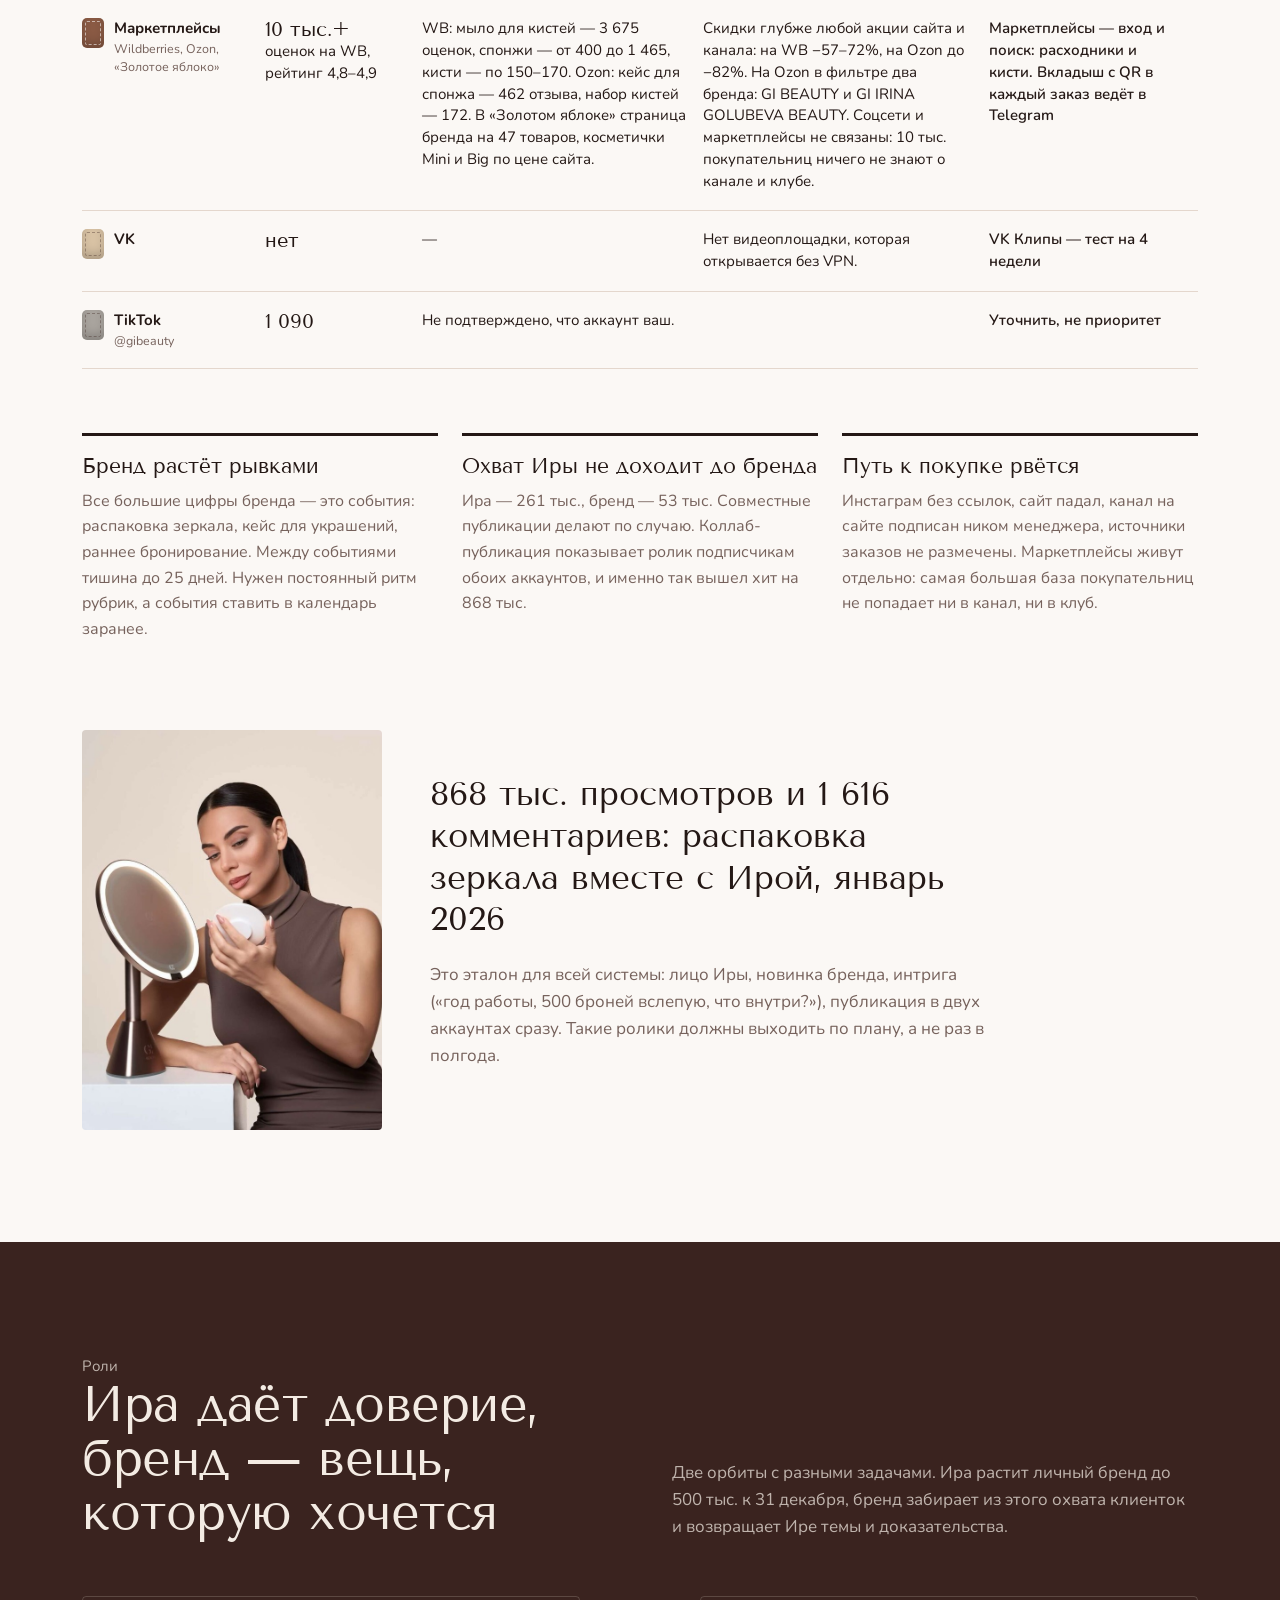
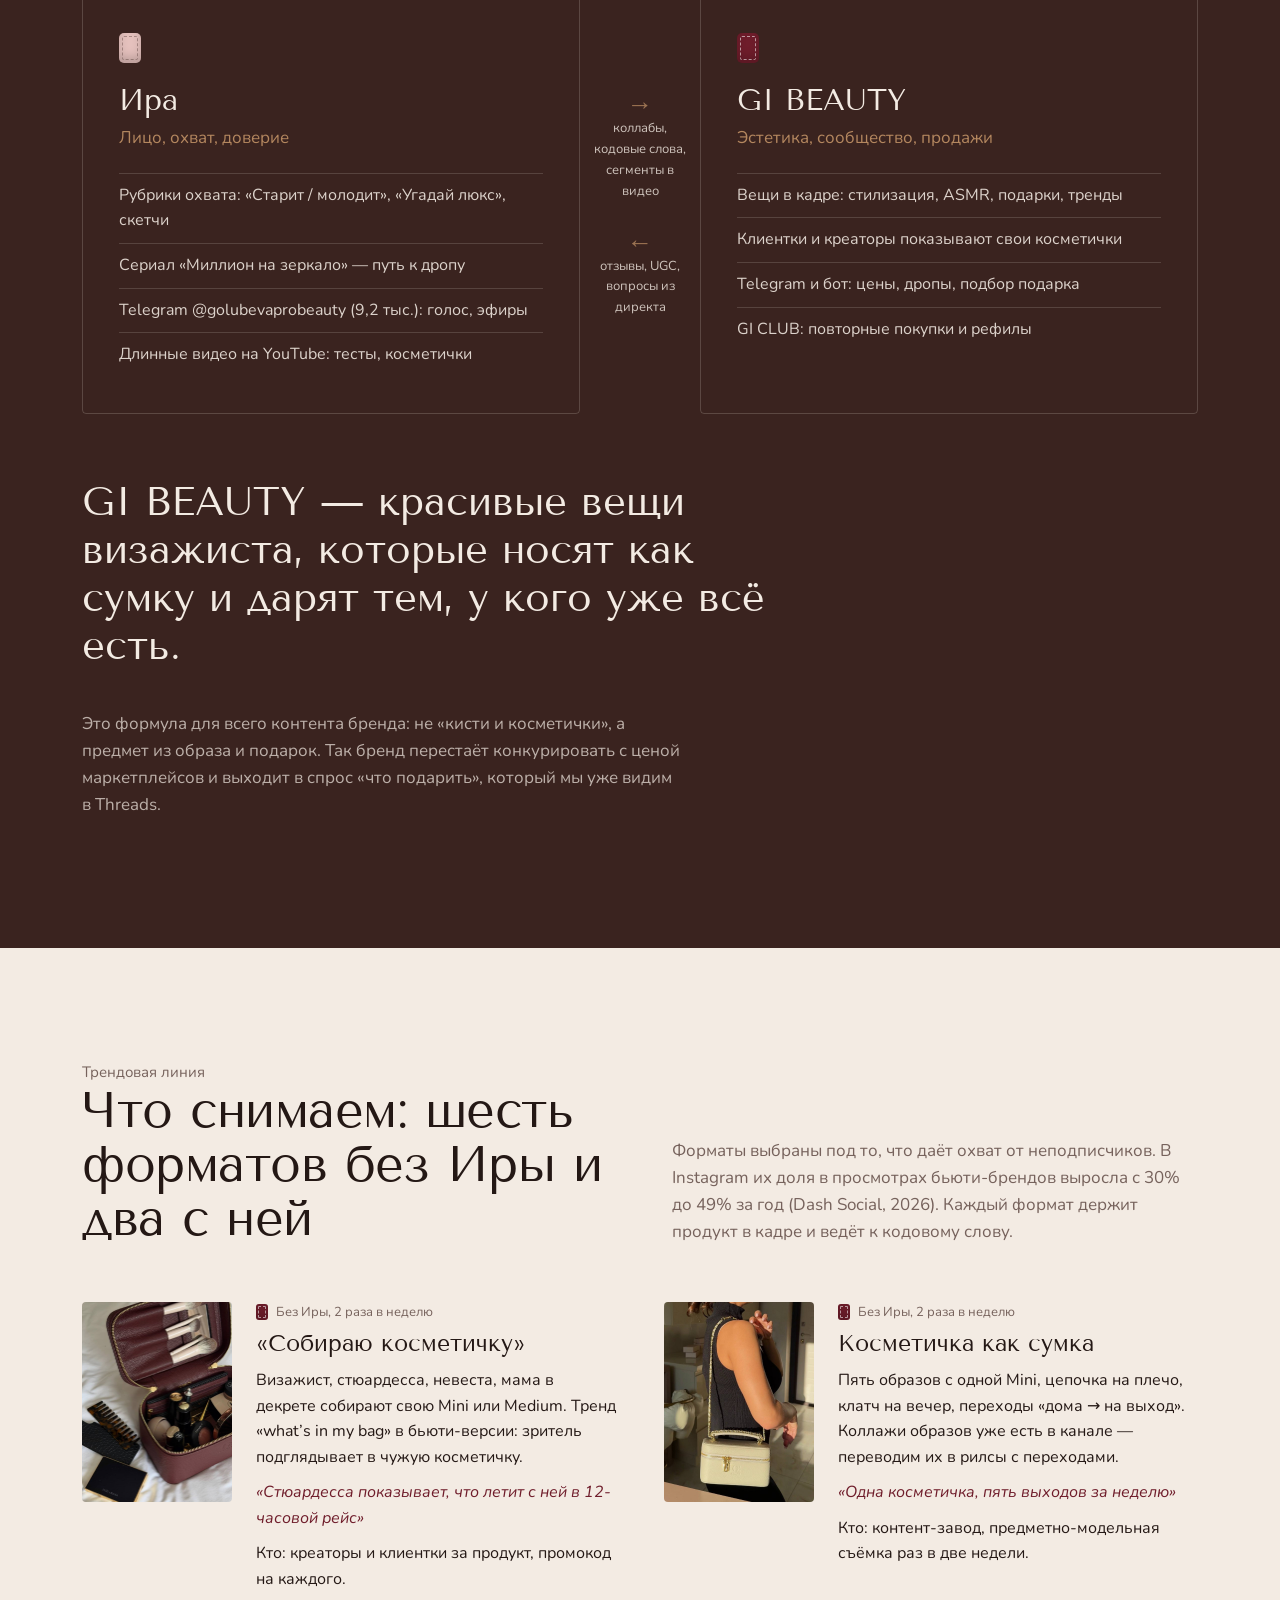
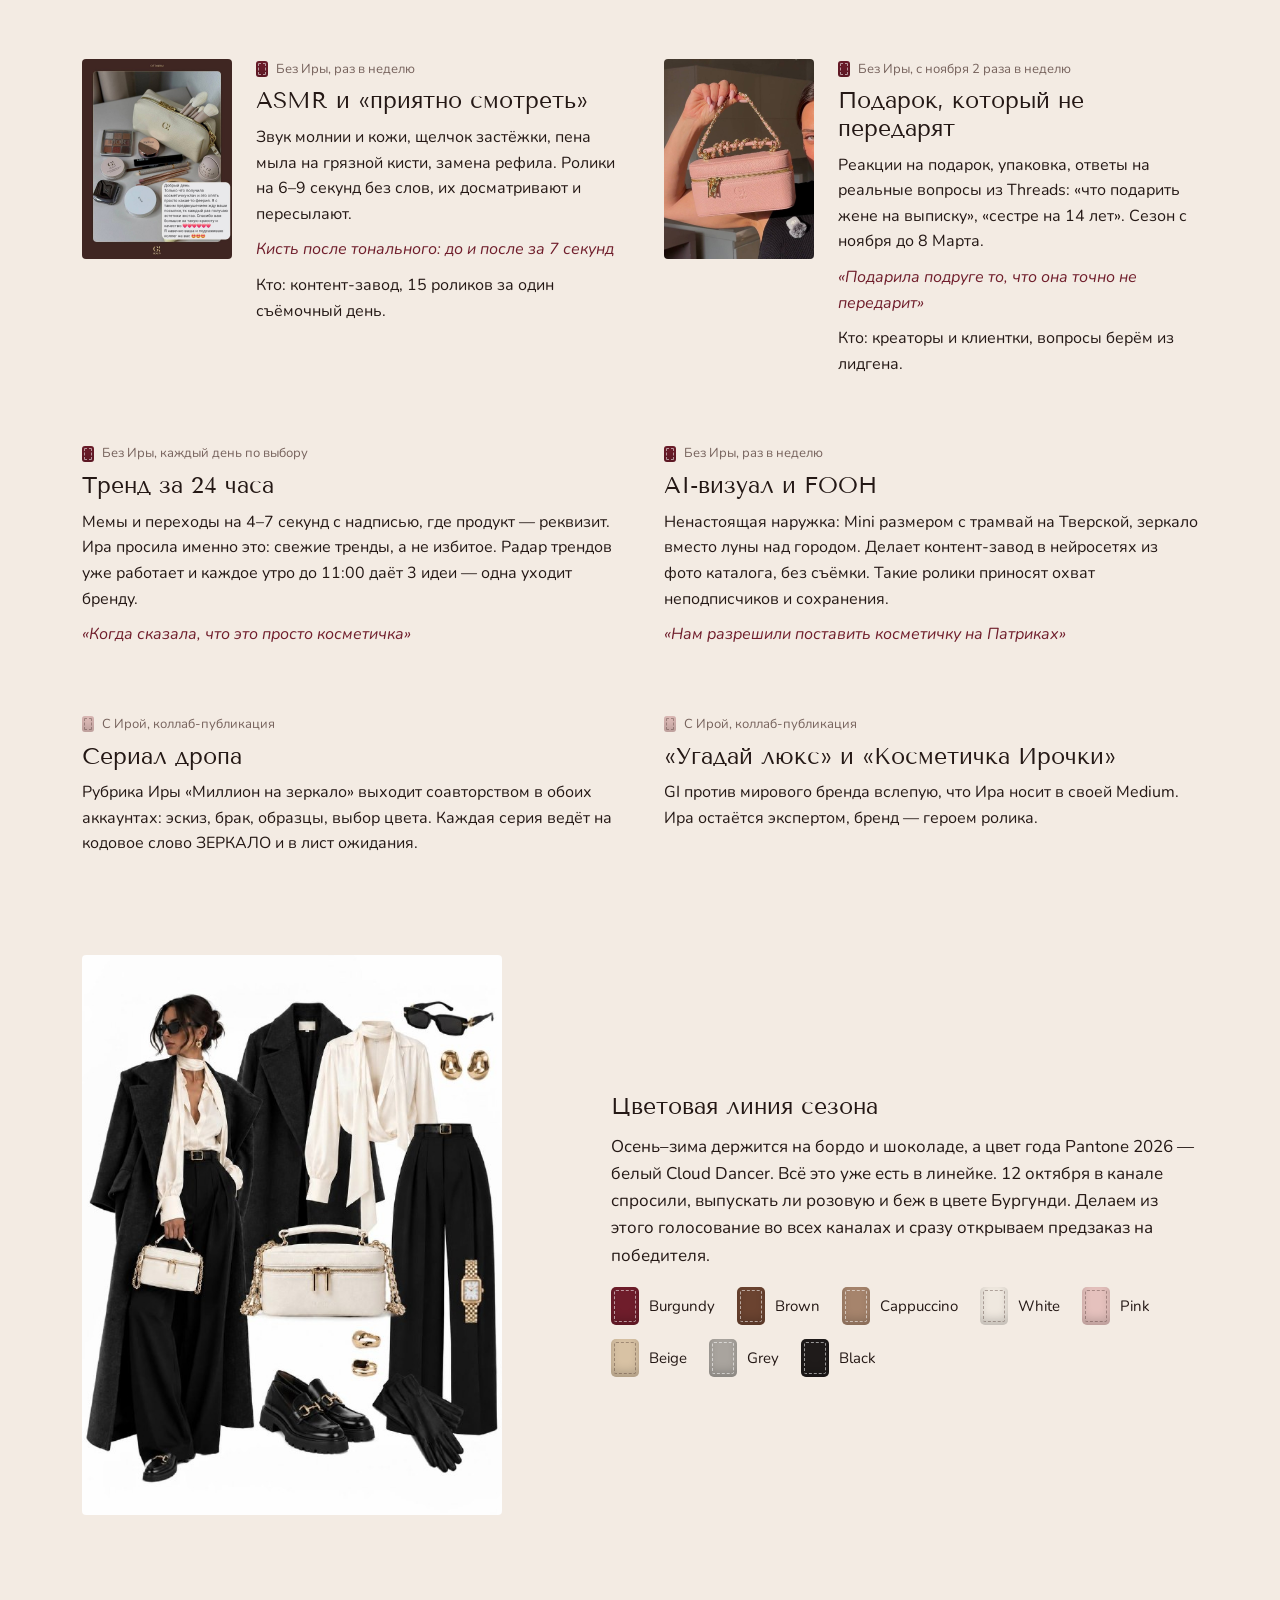
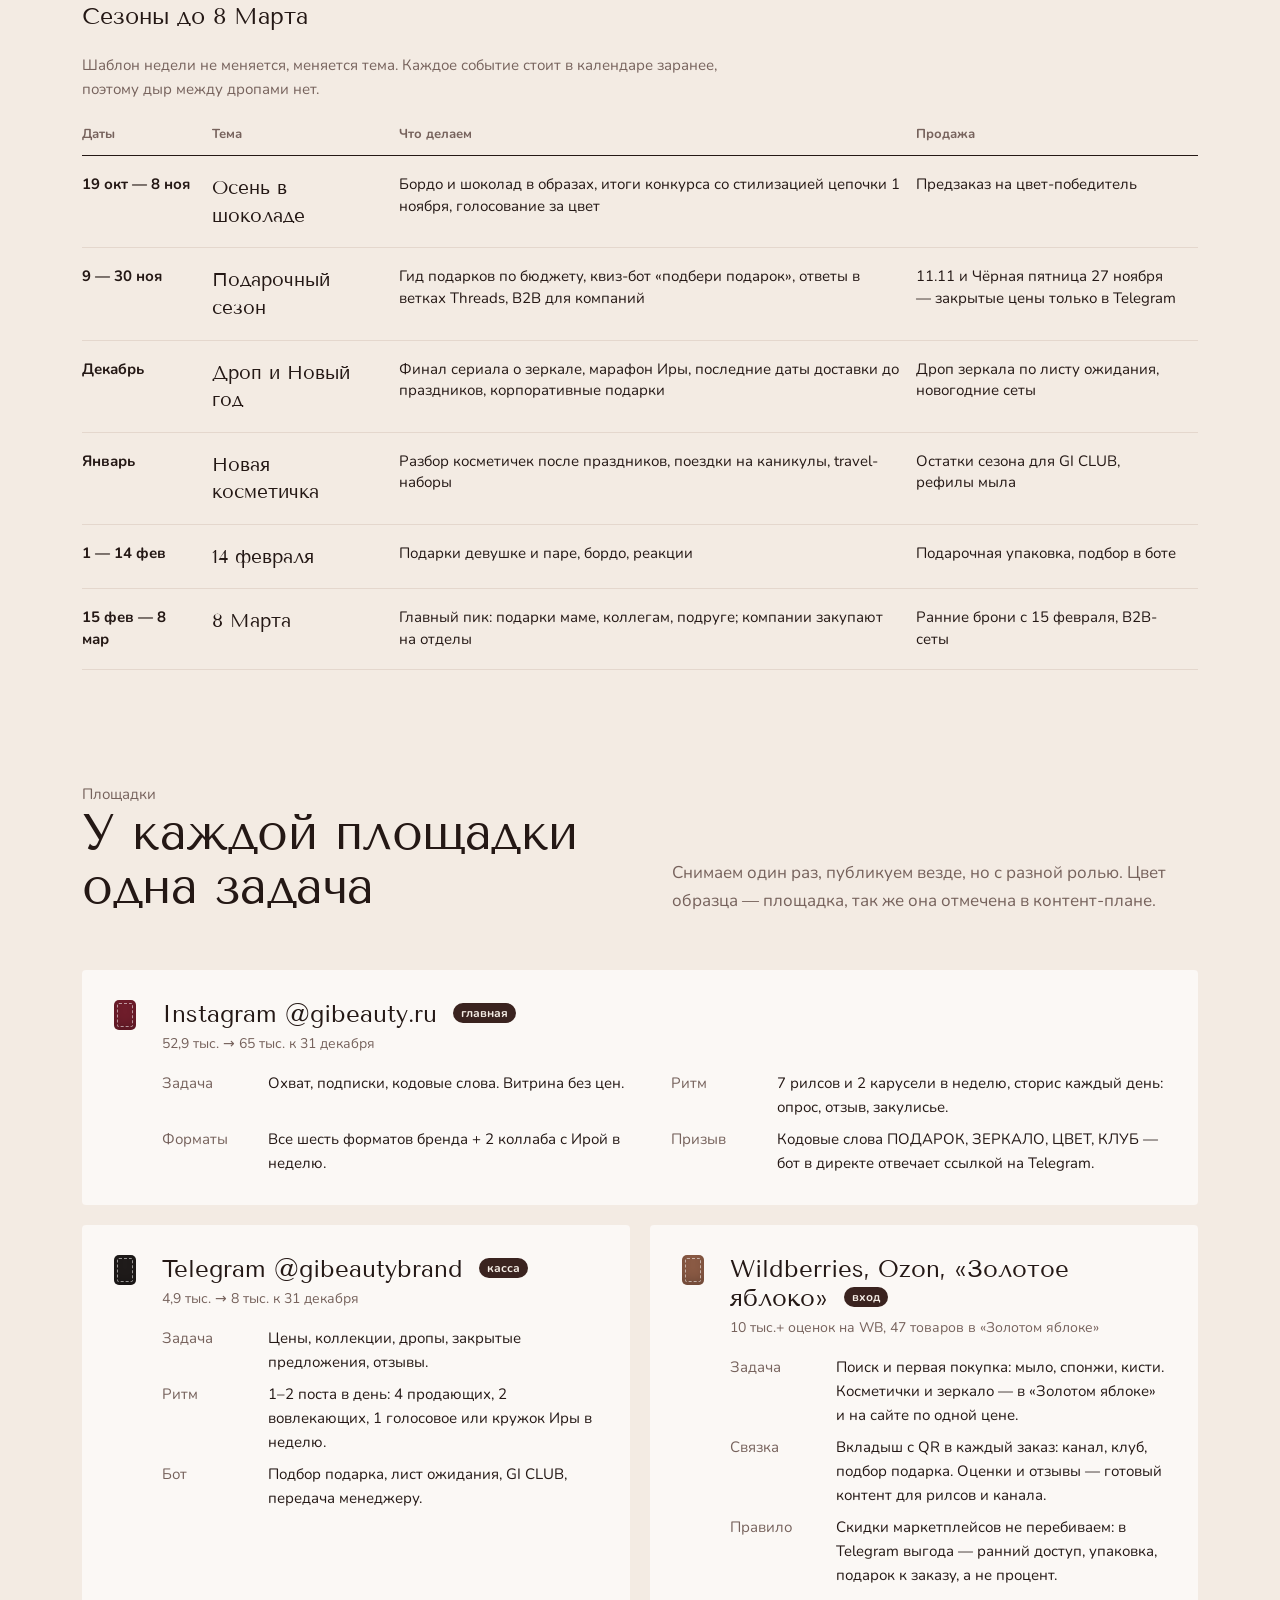
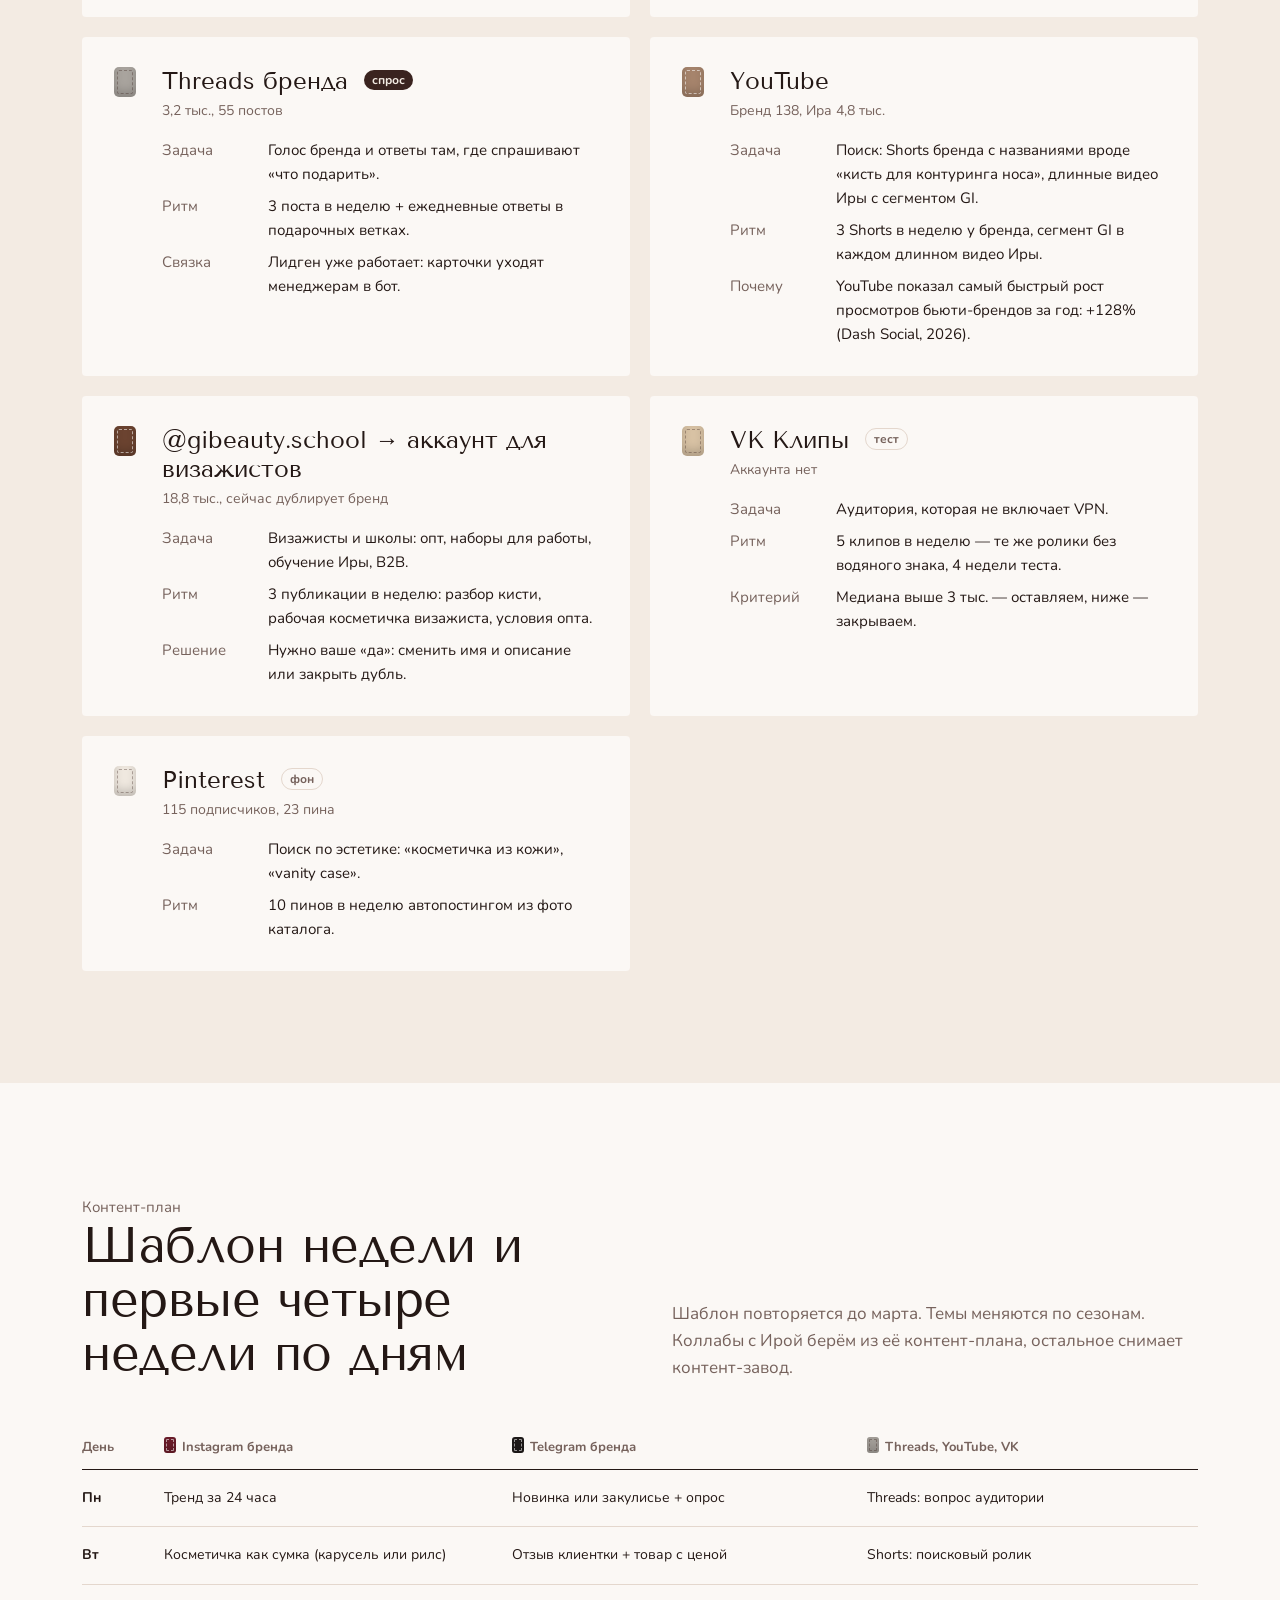
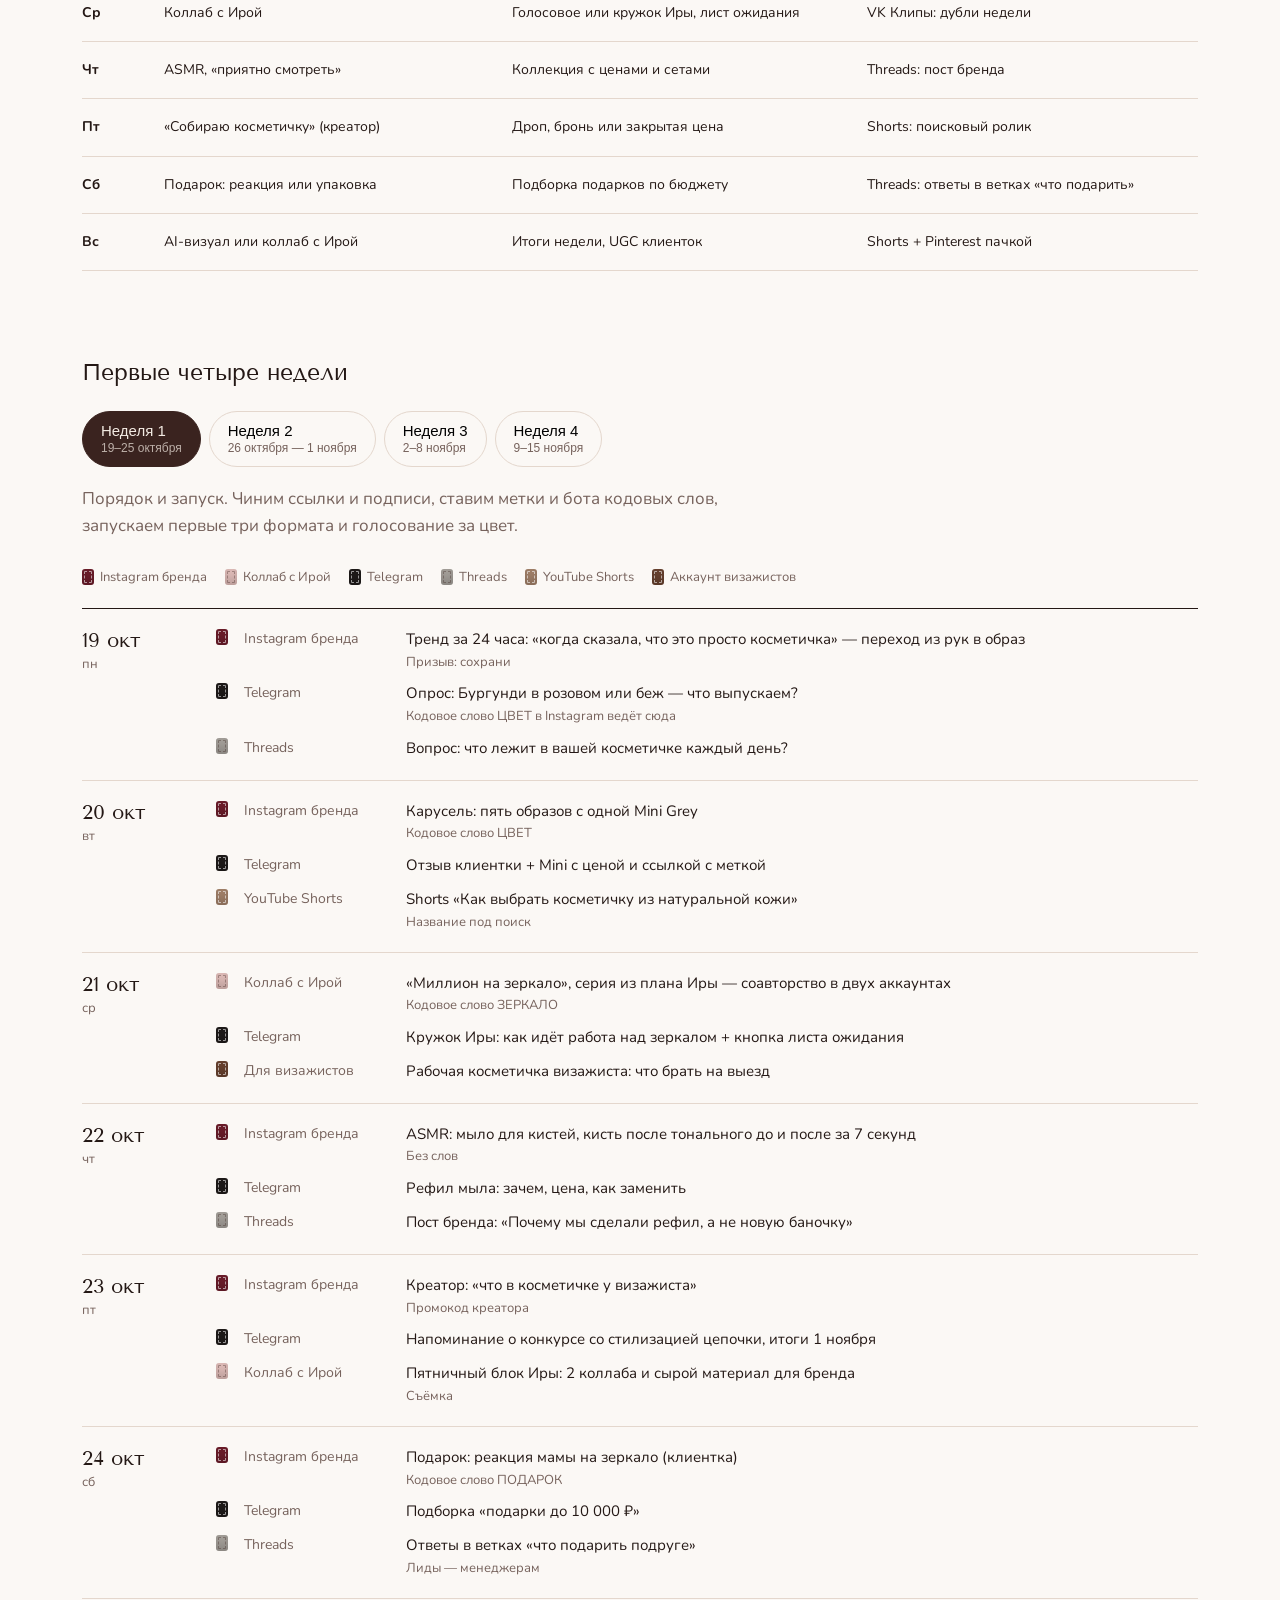
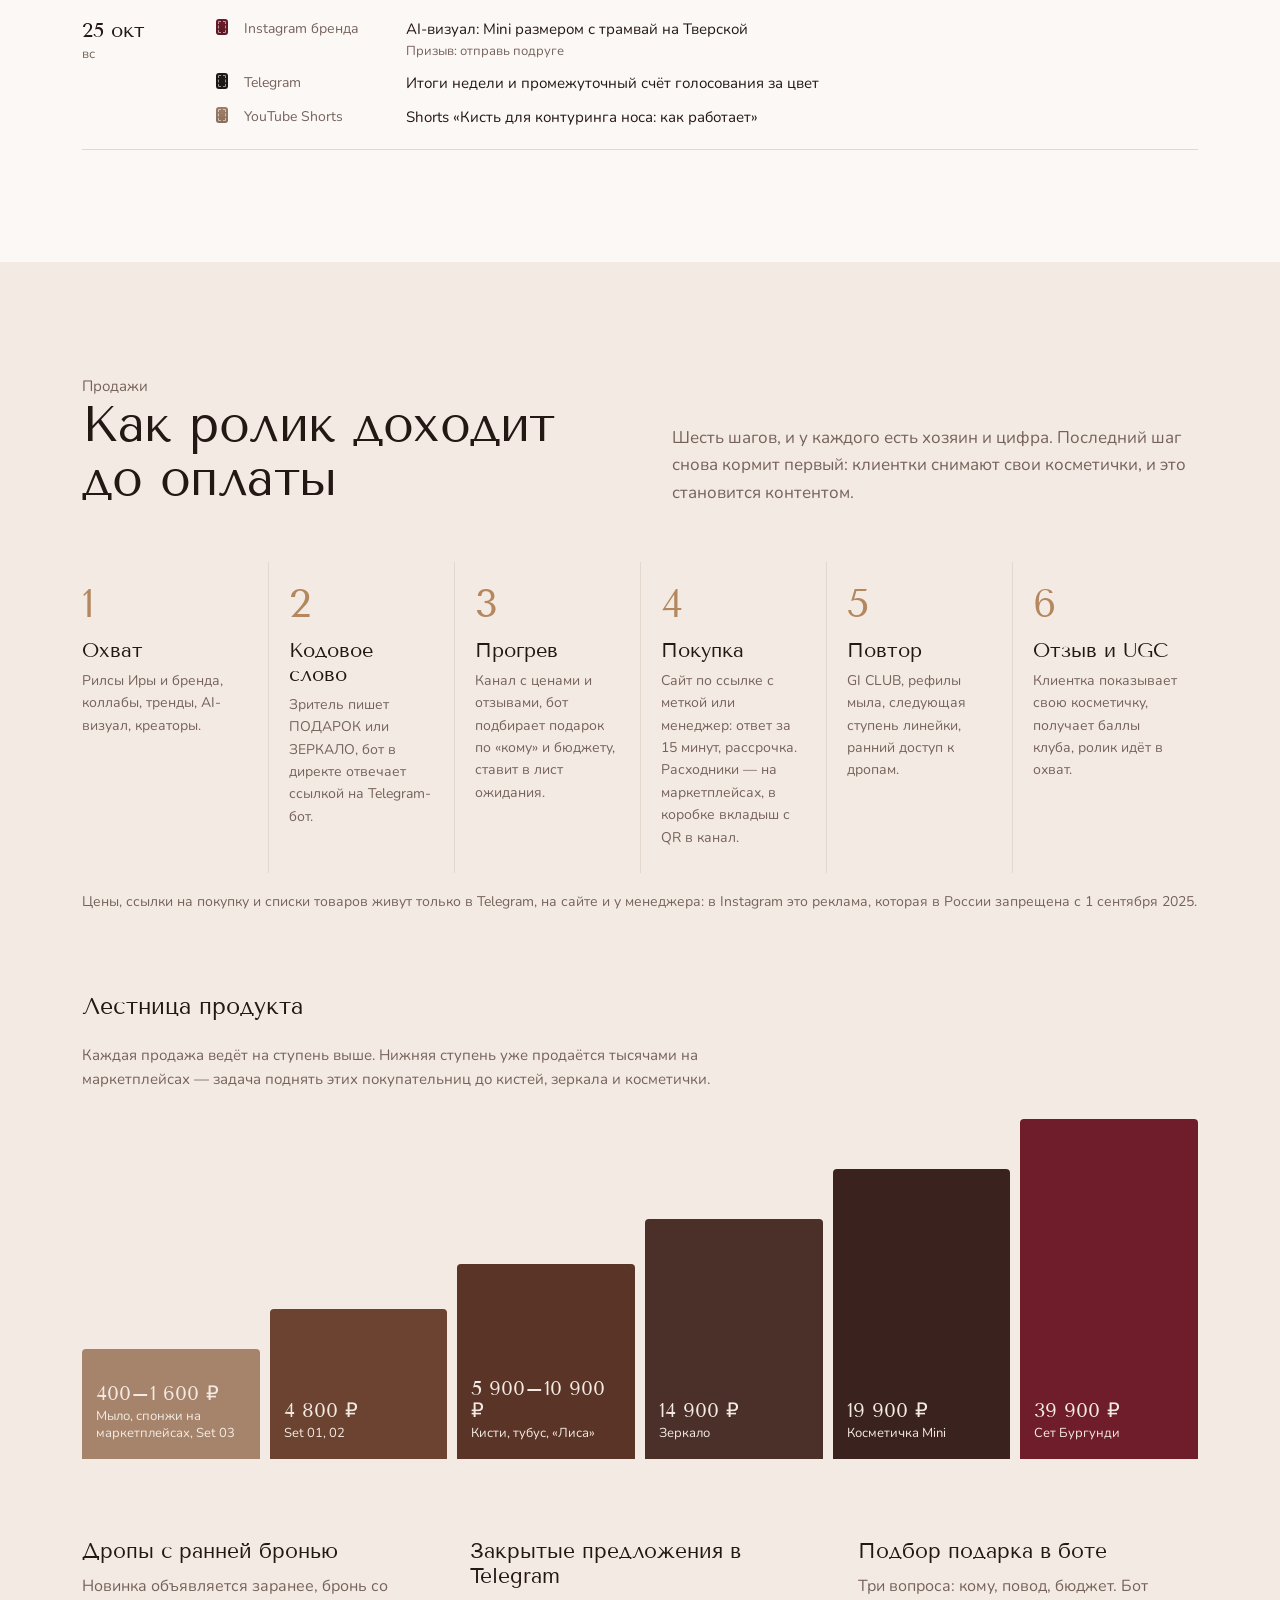
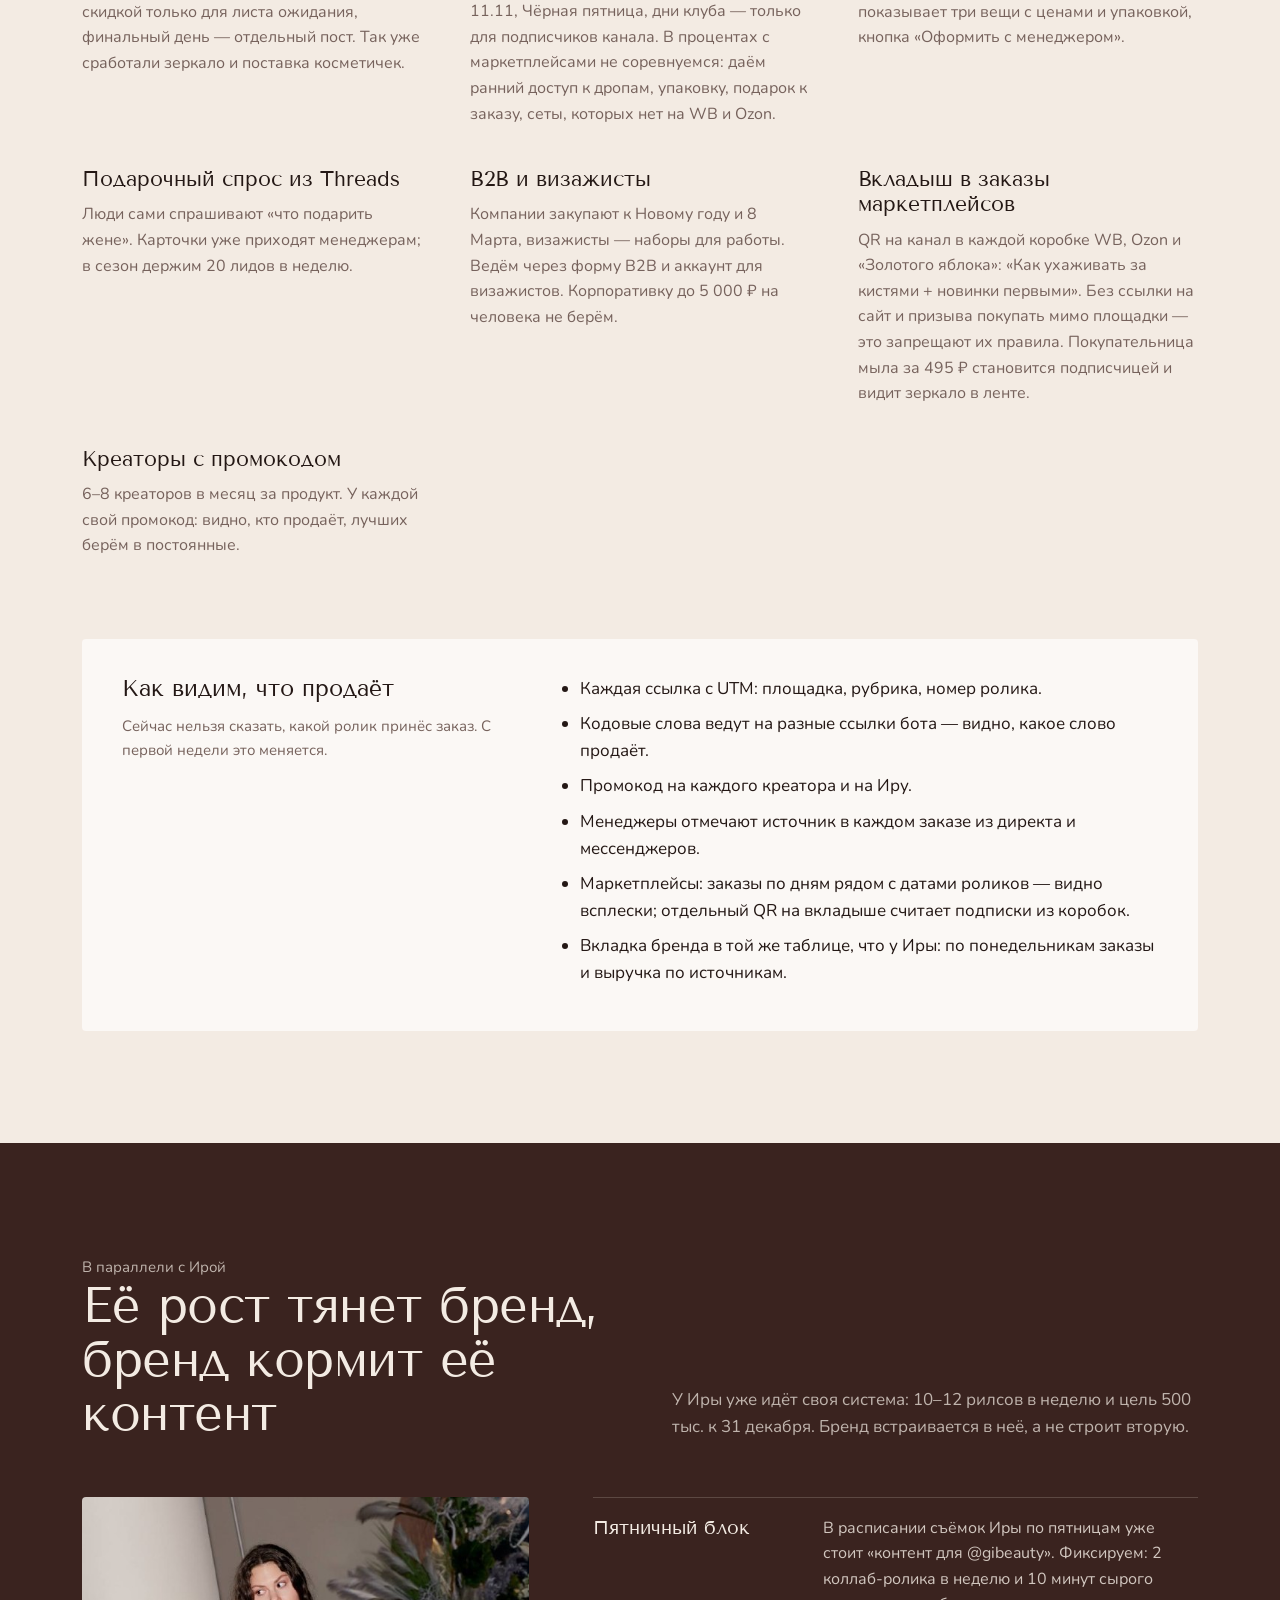
==== commit 8de752f3: "6 лет бренду: план праздника 20.10–1.11 Co-Authored-By: Claude Opus 5.5 <noreply@anthropic.com>" ====
--- a/index.html
+++ b/index.html
@@ -9,7 +9,7 @@
 <link rel="preconnect" href="https://fonts.googleapis.com">
 <link rel="preconnect" href="https://fonts.gstatic.com" crossorigin>
 <link href="https://fonts.googleapis.com/css2?family=Nunito:wght@400;600;700&family=Tenor+Sans&display=swap" rel="stylesheet">
-<link rel="stylesheet" href="style.css?v=5">
+<link rel="stylesheet" href="style.css?v=6">
 </head>
 <body>
 
@@ -28,6 +28,7 @@
       <a href="#system">Автономность</a>
       <a href="#kpi">Цели</a>
       <a href="#road">План запуска</a>
+      <a class="bd" href="6-let.html">6 лет бренду</a>
     </nav>
   </div>
 </header>
@@ -552,7 +553,7 @@
       <div><h3>Подбор подарка в боте</h3><p>Три вопроса: кому, повод, бюджет. Бот показывает три вещи с ценами и упаковкой, кнопка «Оформить с менеджером».</p></div>
       <div><h3>Подарочный спрос из Threads</h3><p>Люди сами спрашивают «что подарить жене». Карточки уже приходят менеджерам; в сезон держим 20 лидов в неделю.</p></div>
       <div><h3>B2B и визажисты</h3><p>Компании закупают к Новому году и 8 Марта, визажисты — наборы для работы. Ведём через форму B2B и аккаунт для визажистов. Корпоративку до 5 000 ₽ на человека не берём.</p></div>
-      <div><h3>Вкладыш в заказы маркетплейсов</h3><p>QR на канал и клуб в каждой коробке WB, Ozon и «Золотого яблока»: «Как ухаживать за кистями + закрытые дропы». Покупательница мыла за 495 ₽ становится подписчицей и видит зеркало в ленте.</p></div>
+      <div><h3>Вкладыш в заказы маркетплейсов</h3><p>QR на канал в каждой коробке WB, Ozon и «Золотого яблока»: «Как ухаживать за кистями + новинки первыми». Без ссылки на сайт и призыва покупать мимо площадки — это запрещают их правила. Покупательница мыла за 495 ₽ становится подписчицей и видит зеркало в ленте.</p></div>
       <div><h3>Креаторы с промокодом</h3><p>6–8 креаторов в месяц за продукт. У каждой свой промокод: видно, кто продаёт, лучших берём в постоянные.</p></div>
     </div>
 
@@ -762,6 +763,6 @@
   </div>
 </footer>
 
-<script src="app.js?v=5"></script>
+<script src="app.js?v=6"></script>
 </body>
 </html>
--- a/style.css
+++ b/style.css
@@ -370,3 +370,11 @@
 }
 
 .palette > * { min-width: 0; }
+
+/* готовые тексты */
+.copies { display: grid; grid-template-columns: repeat(2, minmax(0, 1fr)); gap: 20px; }
+.copy { background: var(--paper); border-radius: 4px; padding: 28px 30px; border-left: 3px solid var(--burgundy); }
+.copy h3 { font-size: 19px; margin-bottom: 14px; color: var(--burgundy); }
+.copy p { font-size: 15px; margin-bottom: 0.7em; max-width: 60ch; }
+.nav a.bd { color: var(--camel); opacity: 1; }
+@media (max-width: 680px) { .copies { grid-template-columns: 1fr; } .copy { padding: 22px 20px; } }
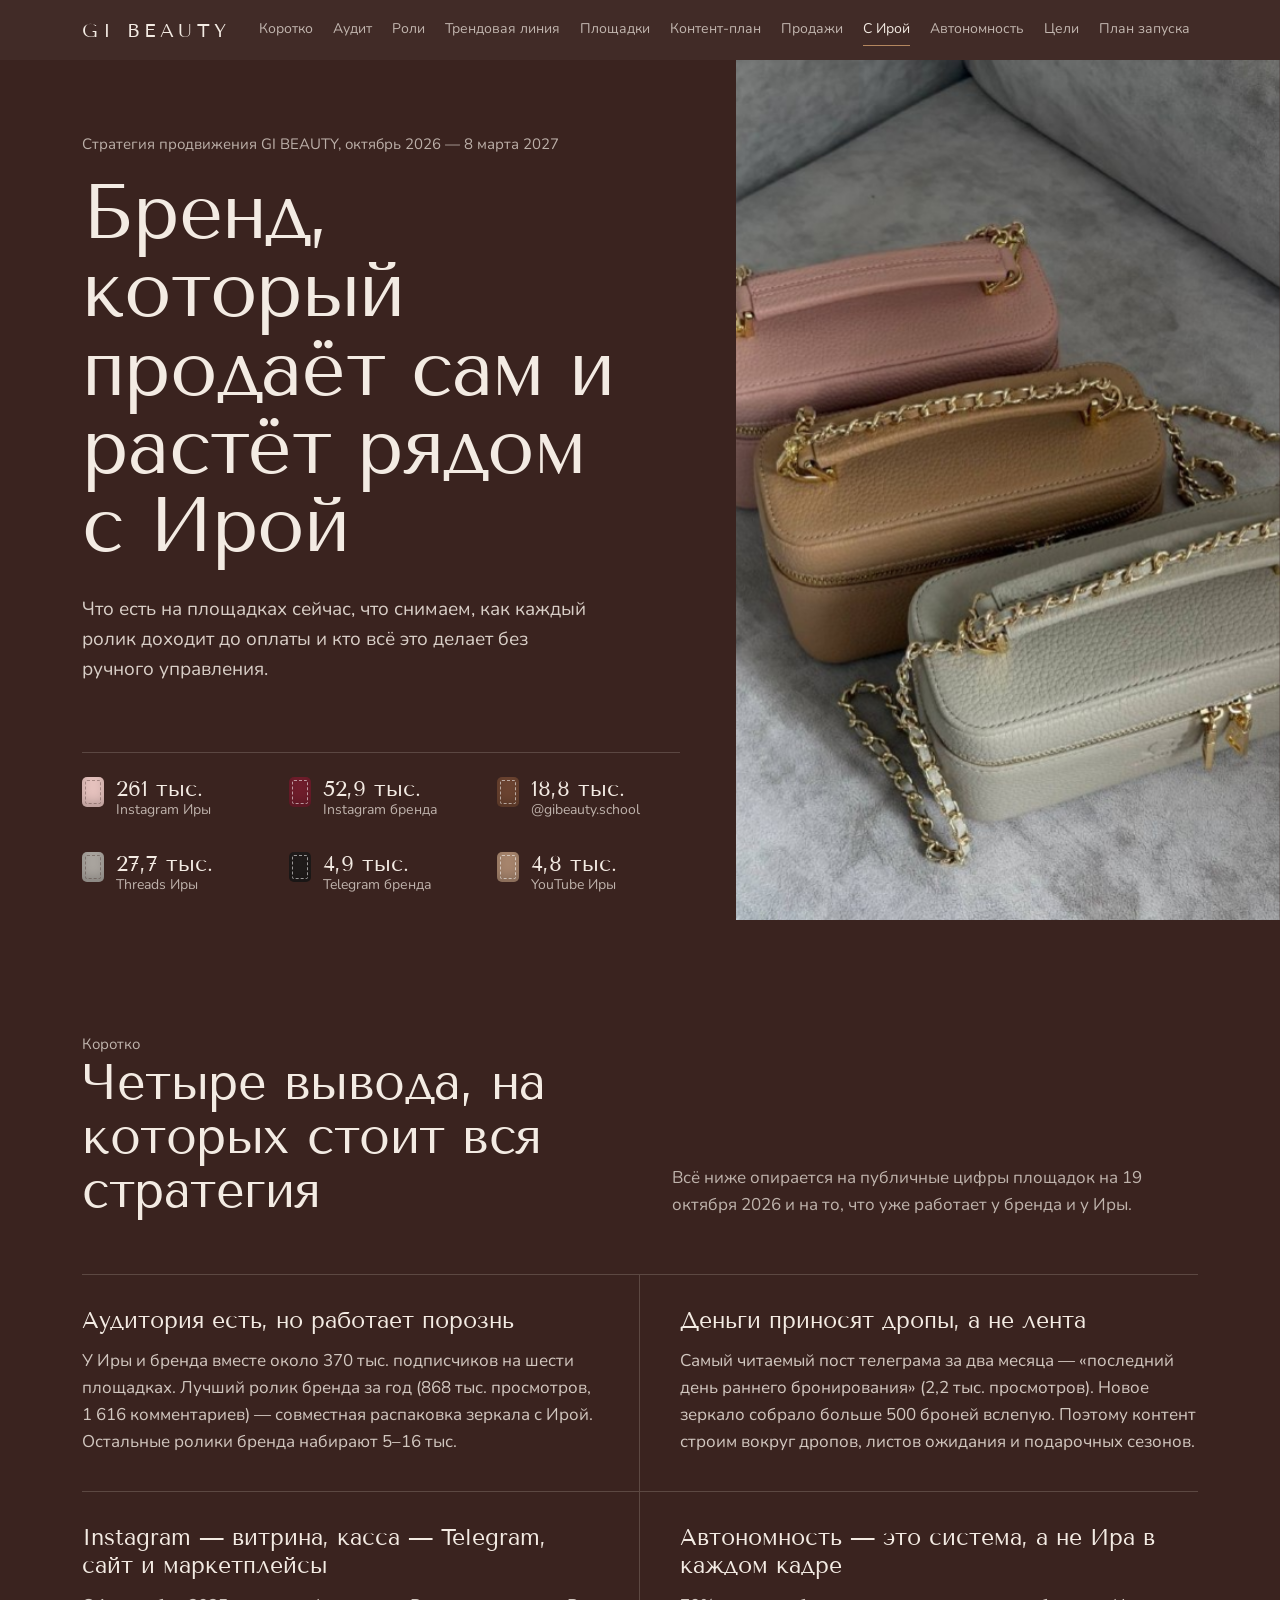
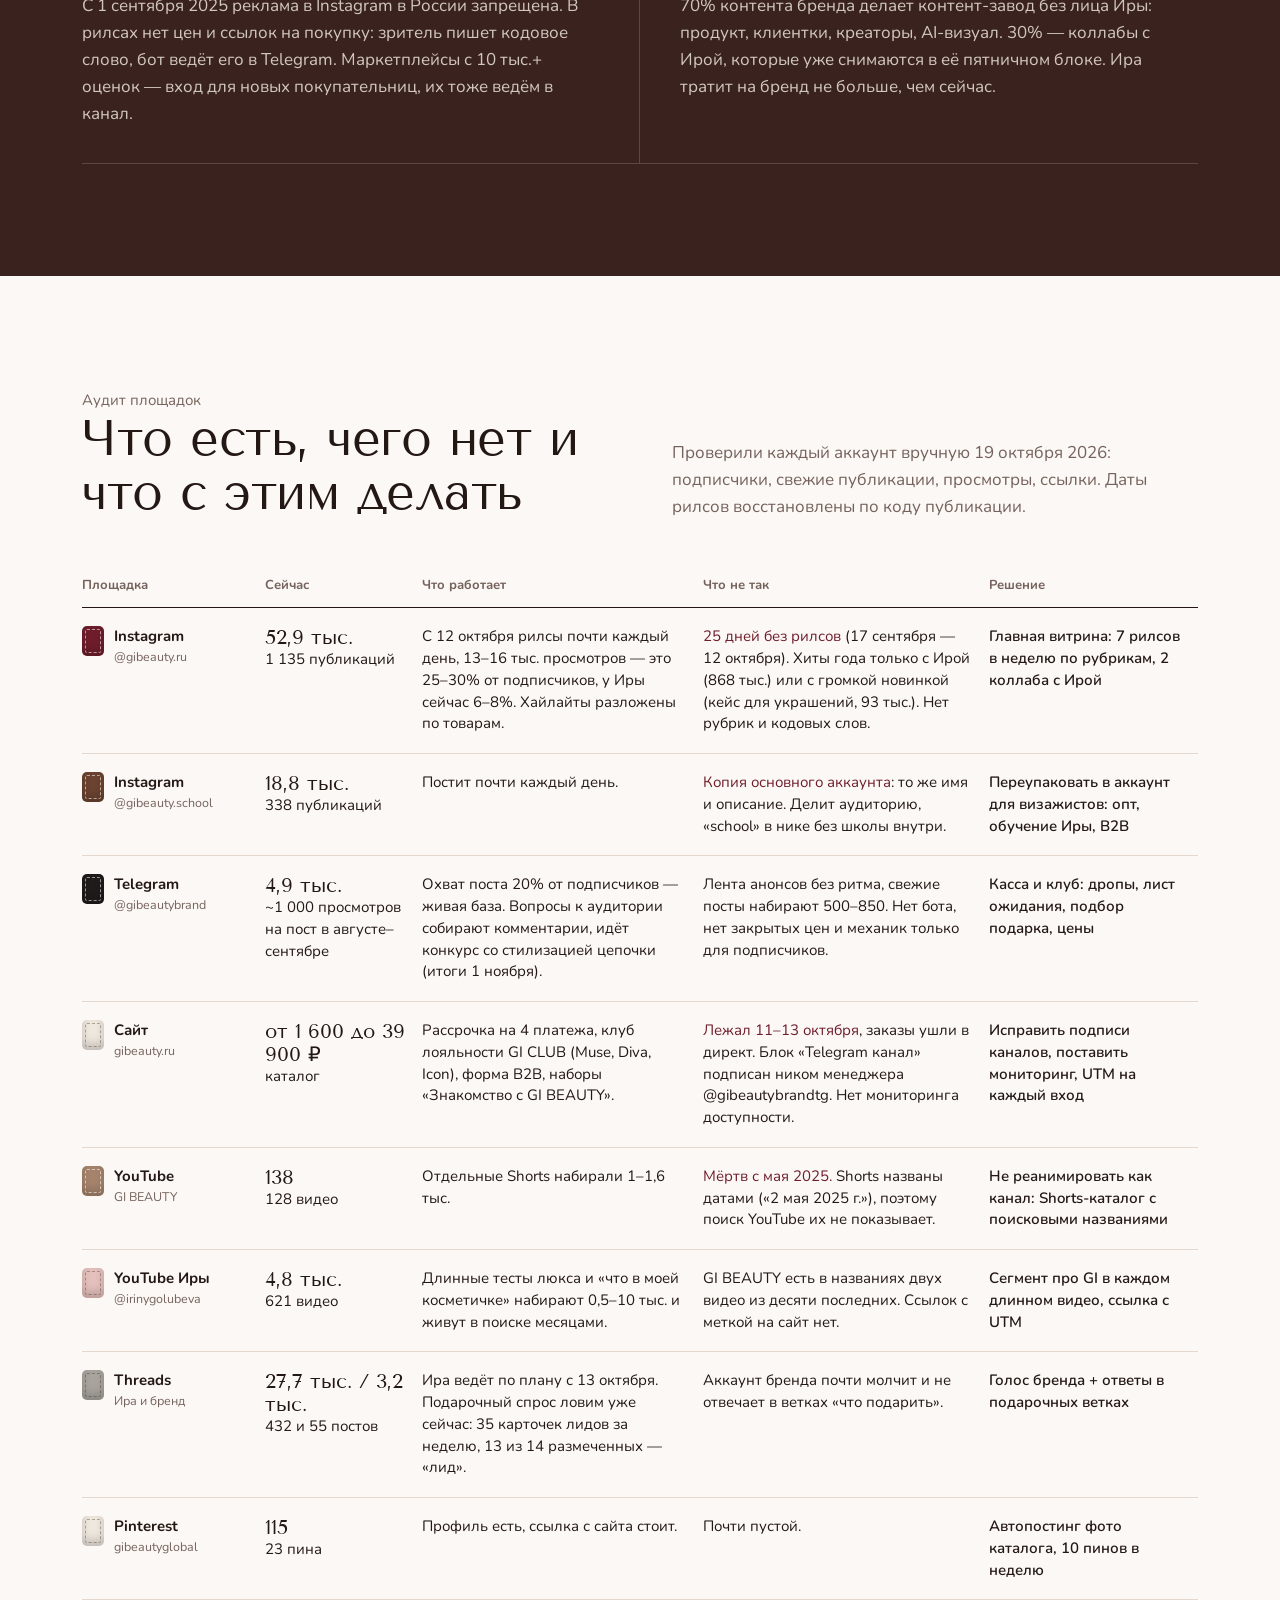
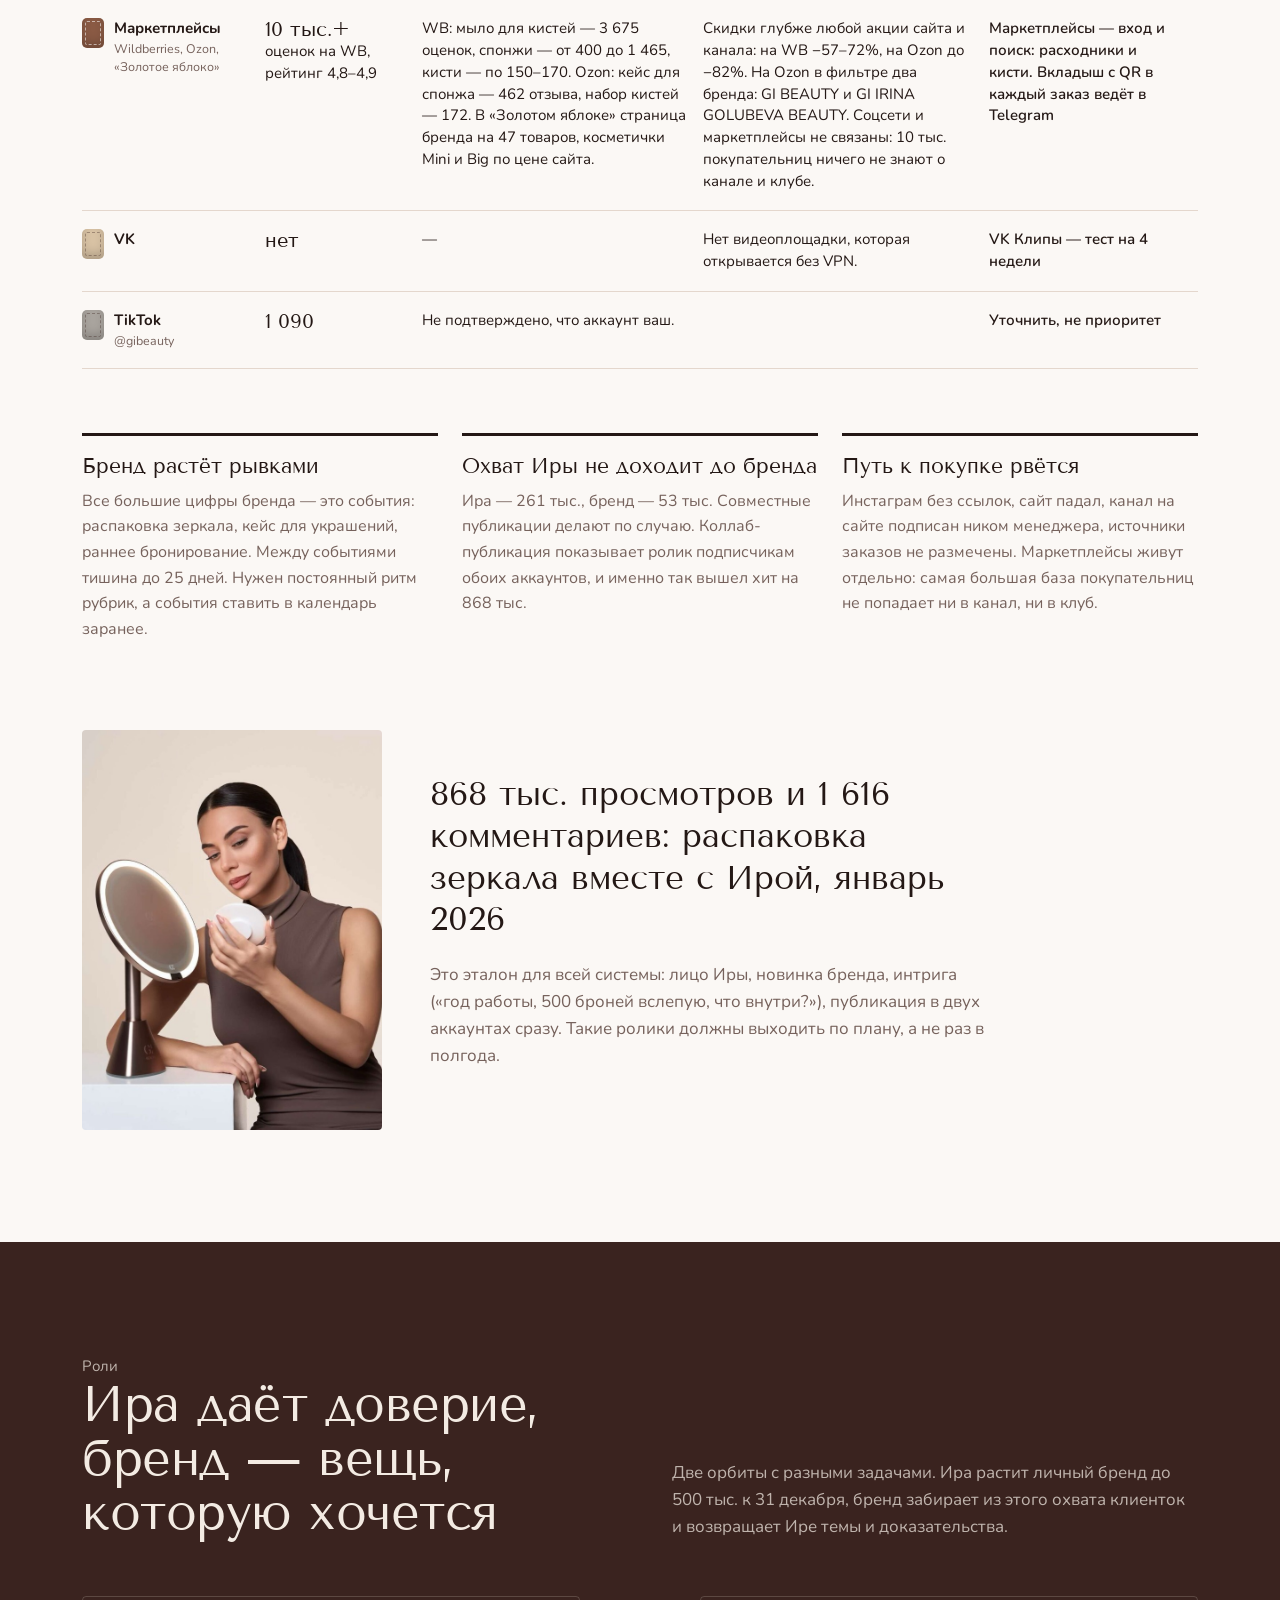
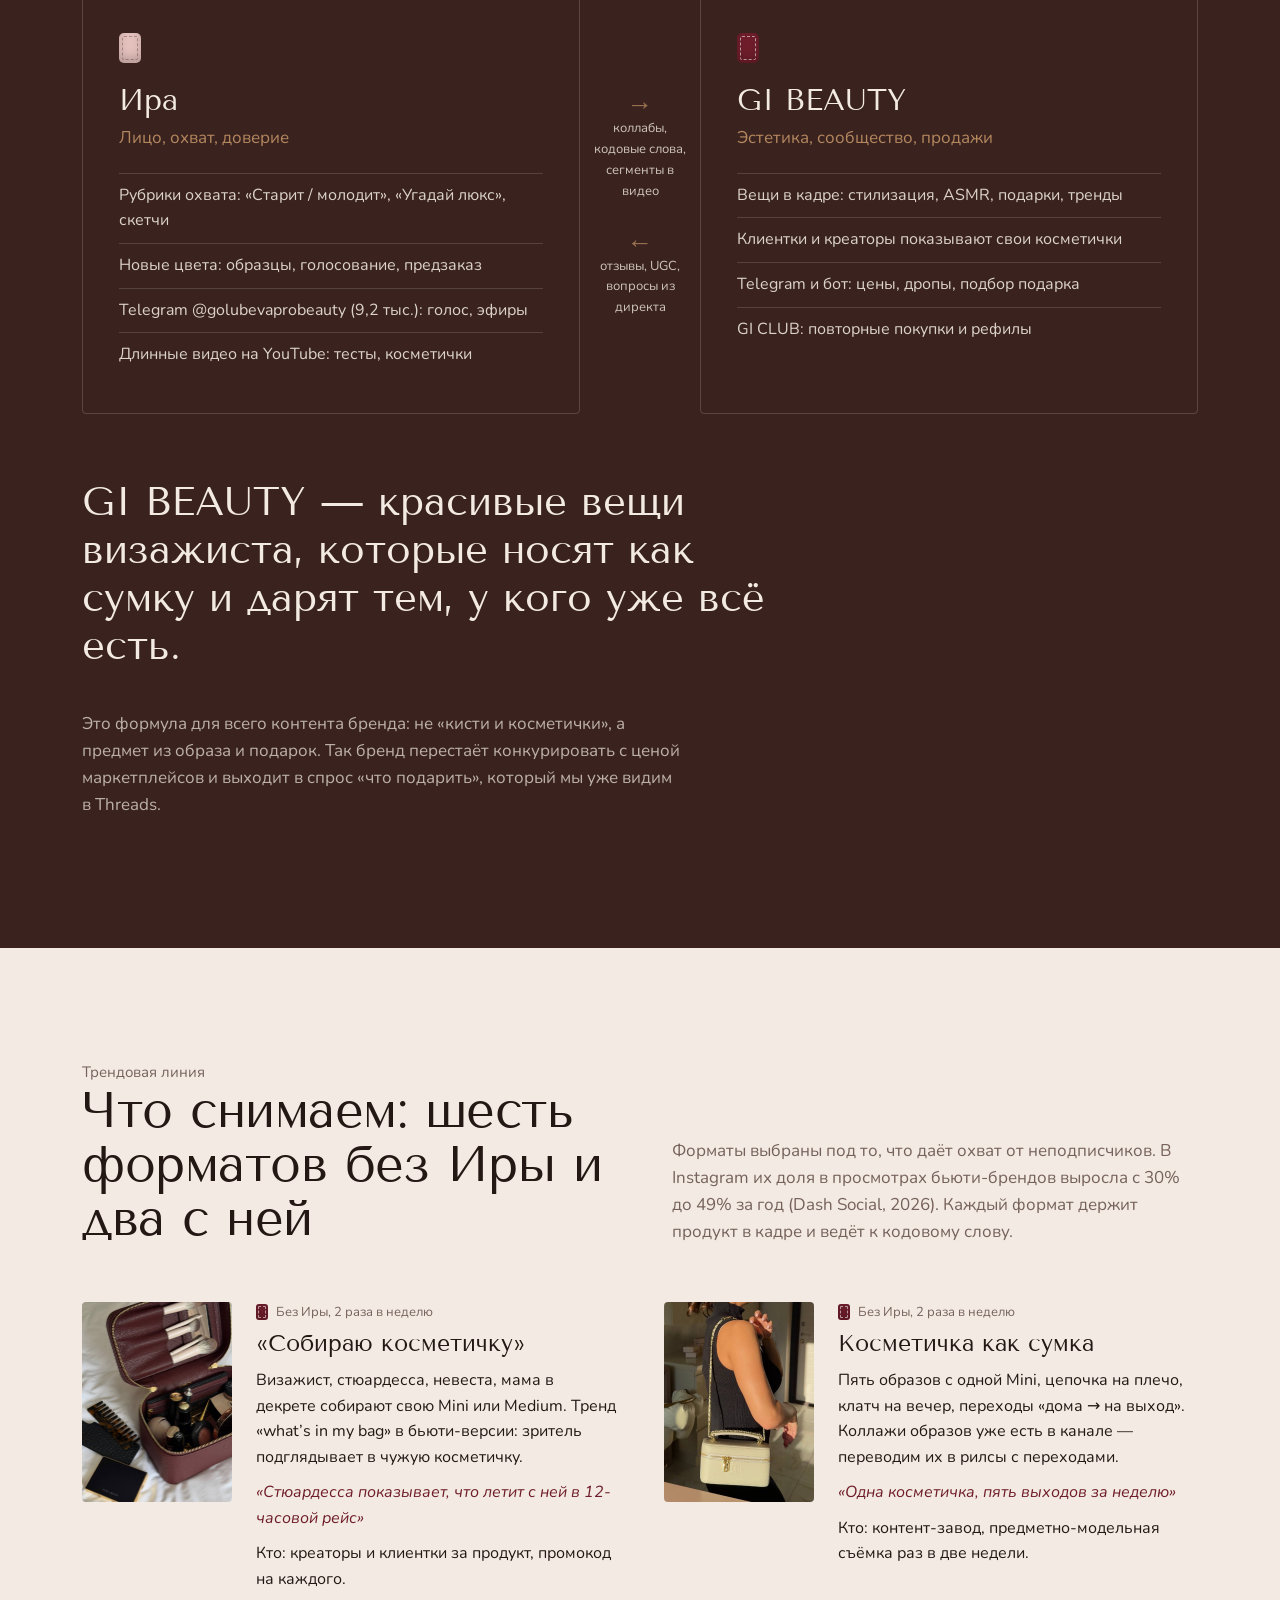
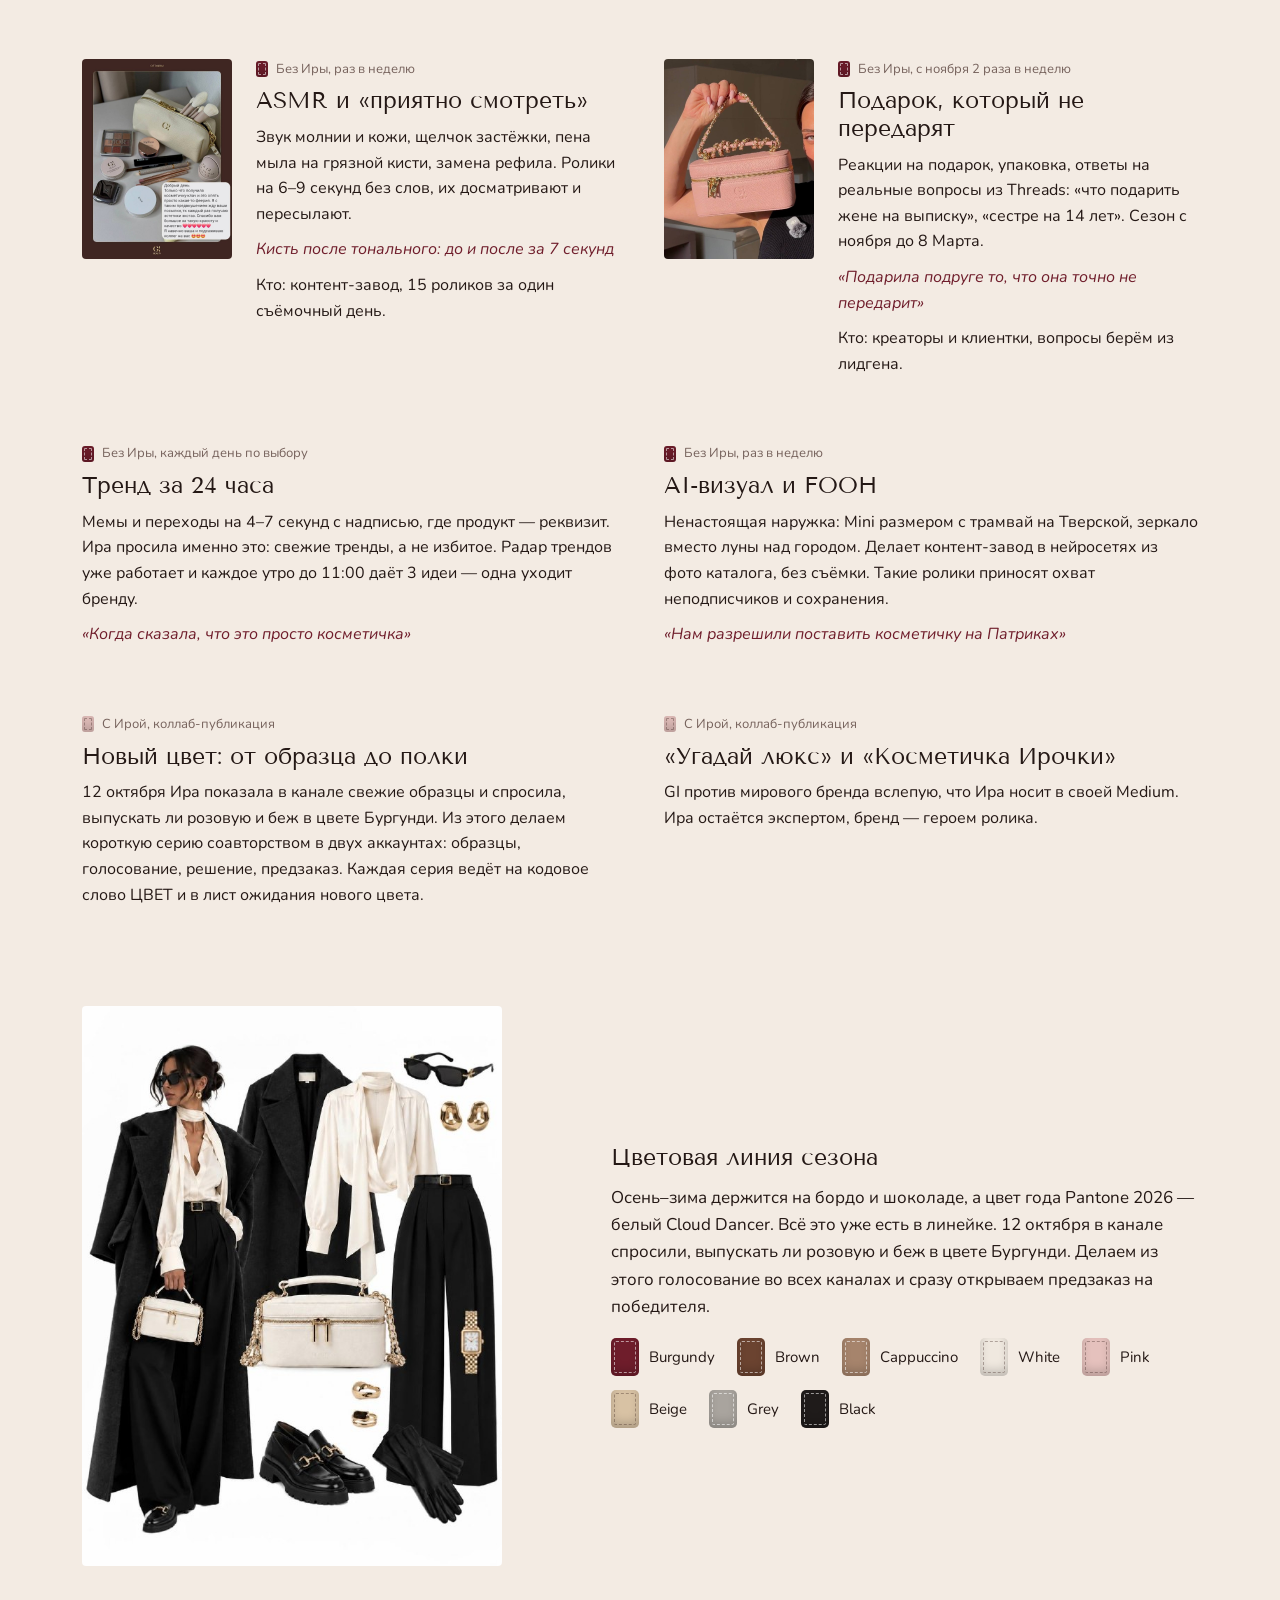
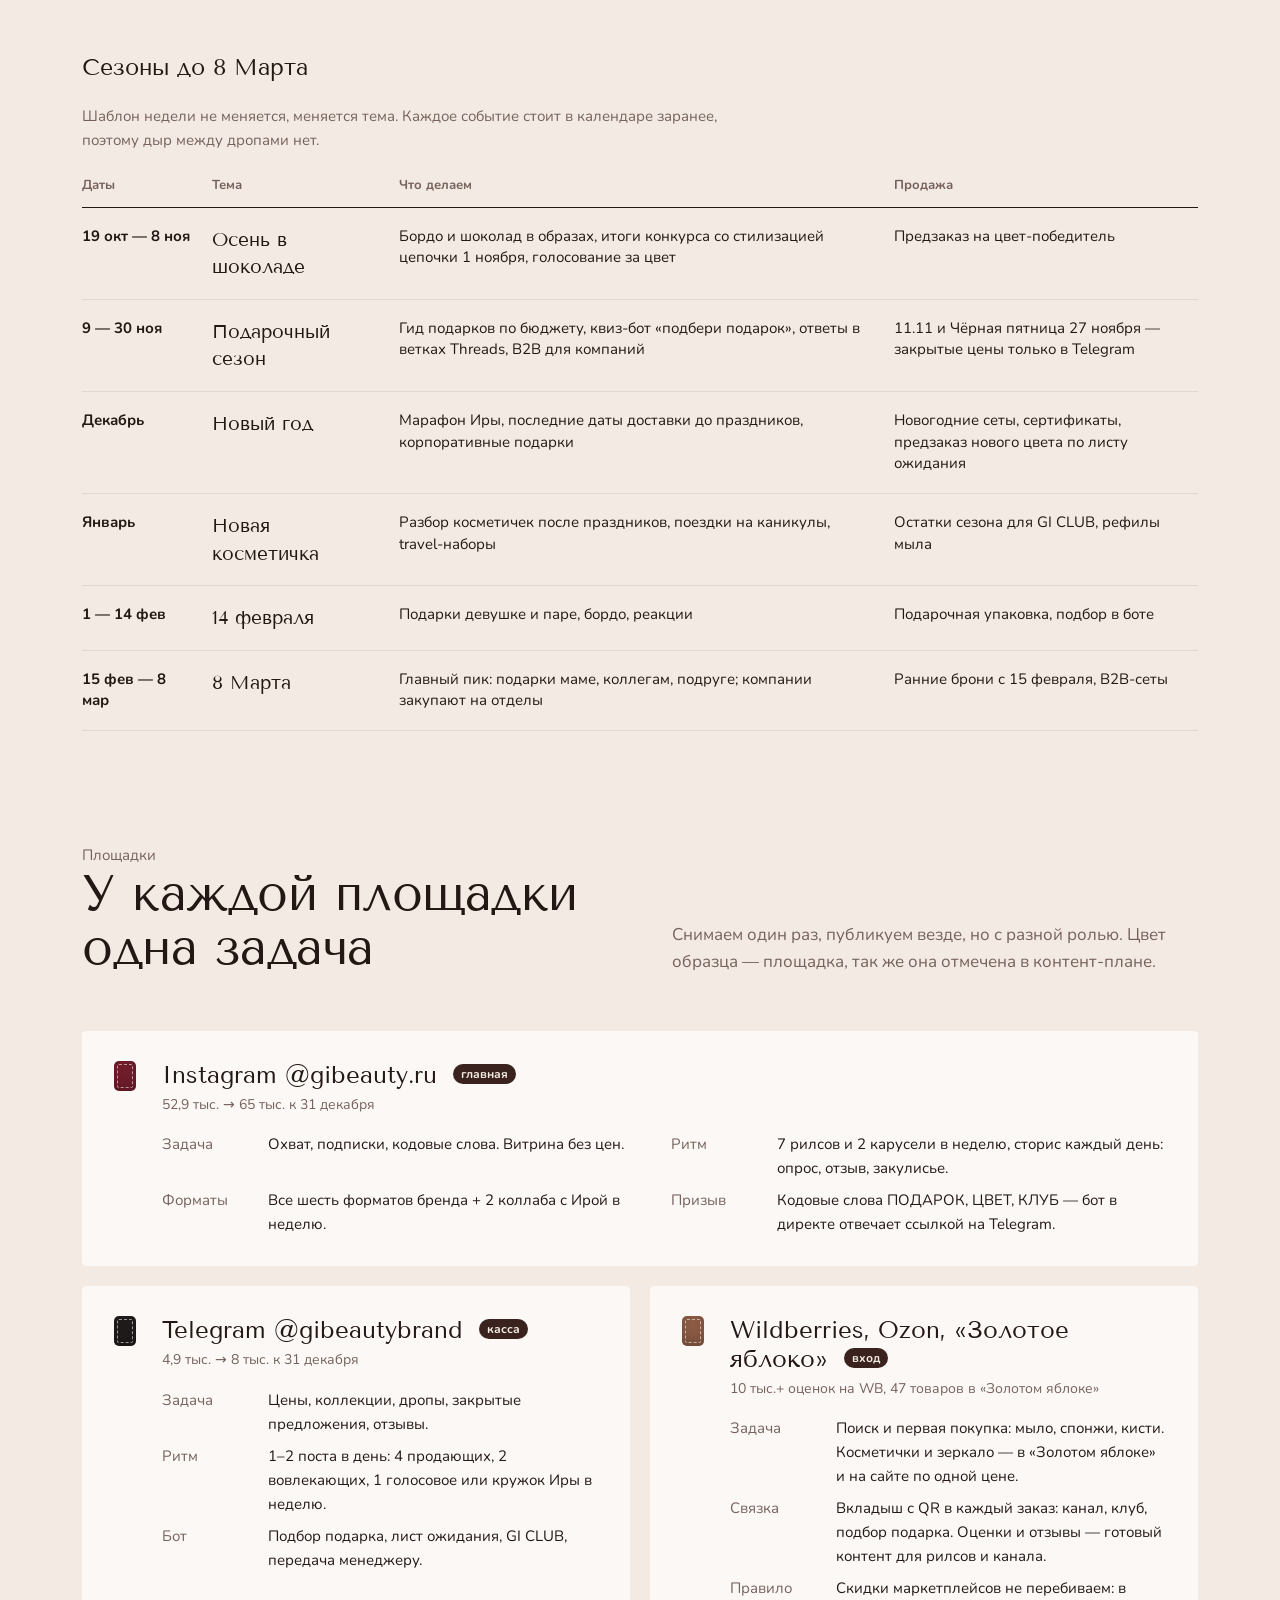
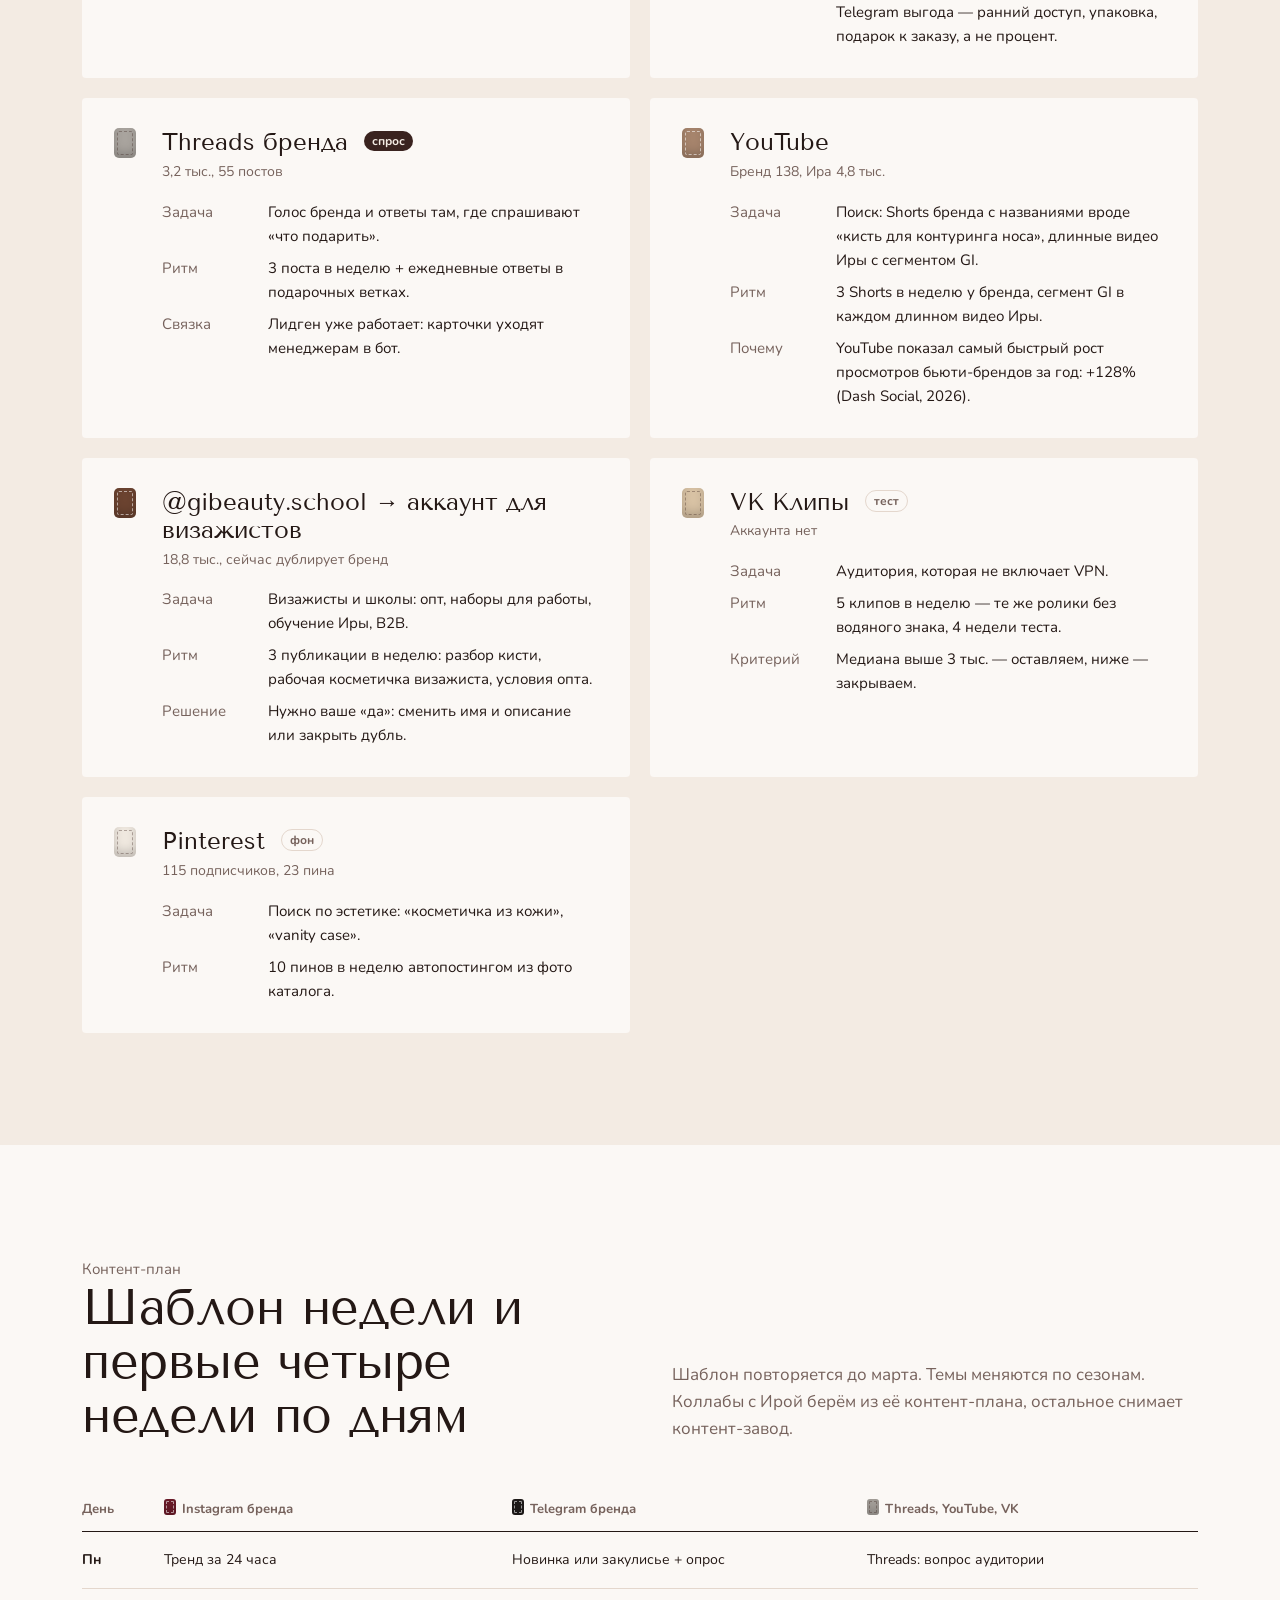
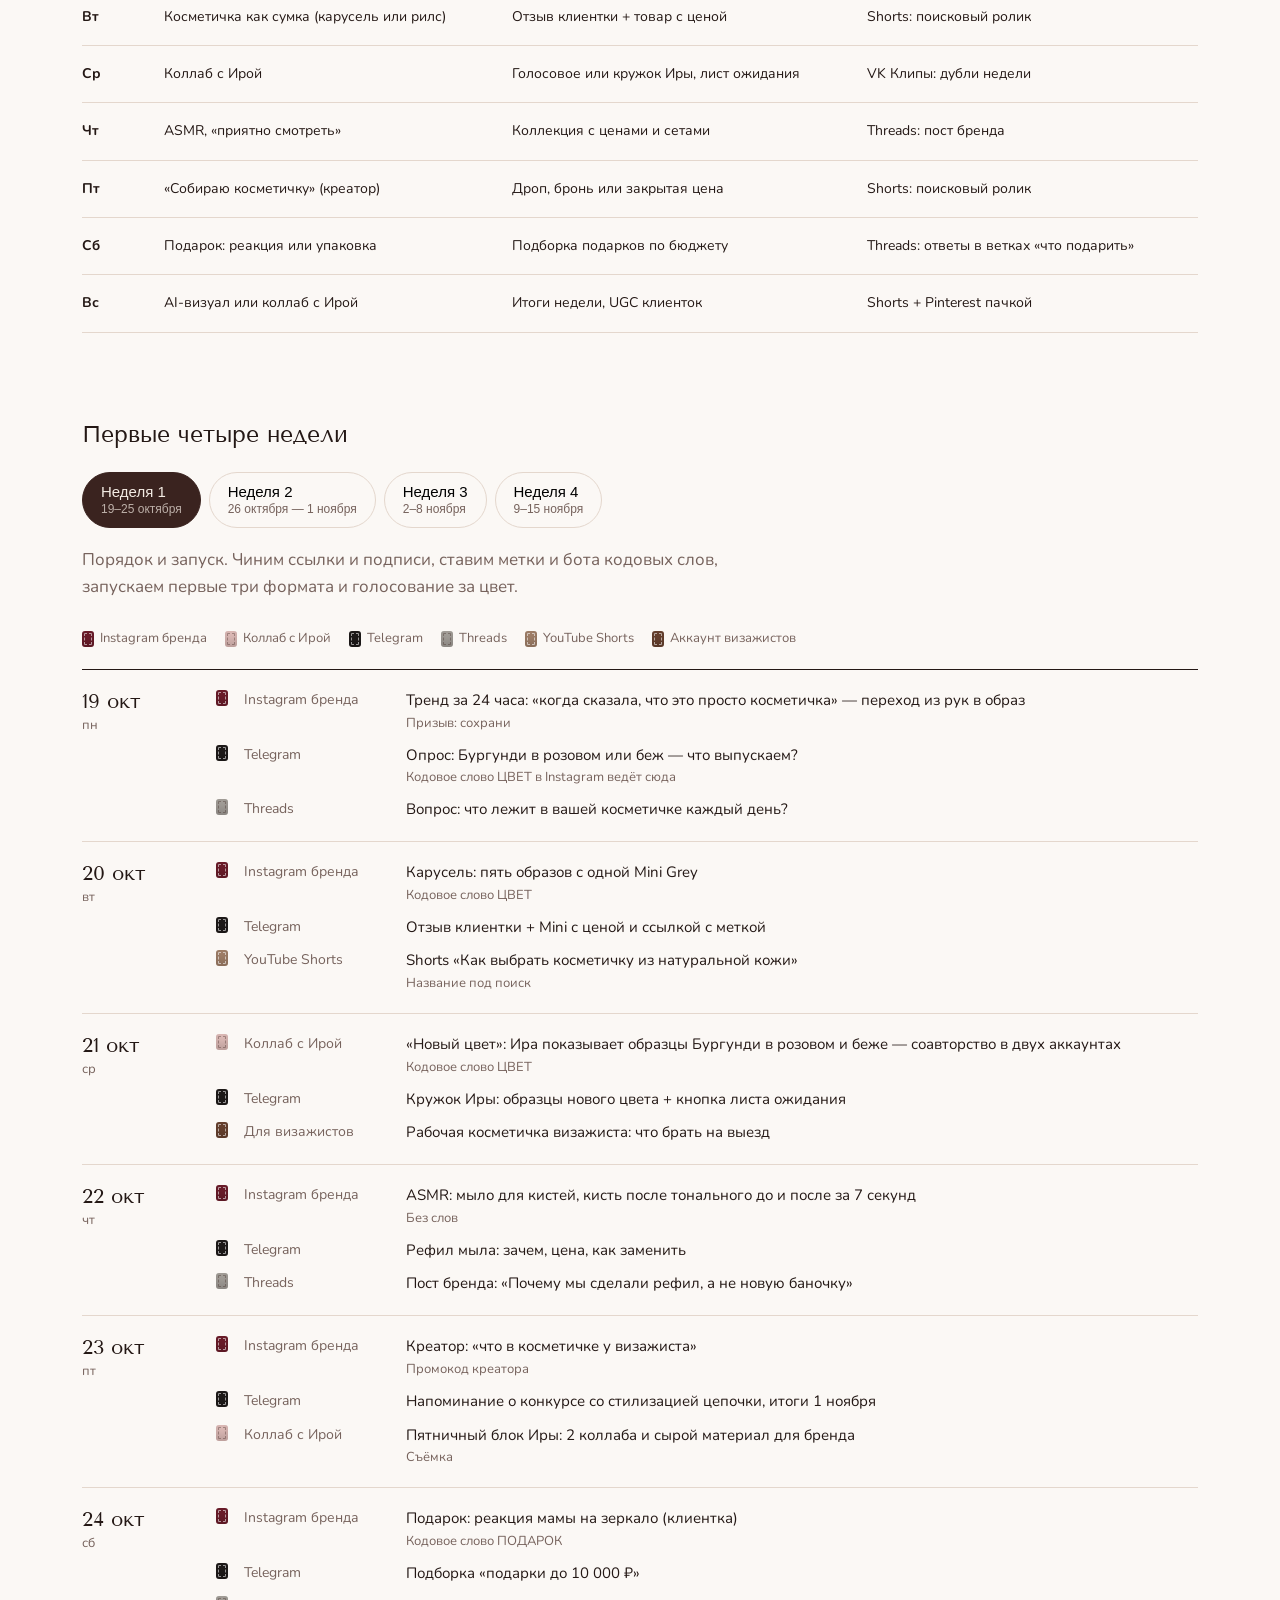
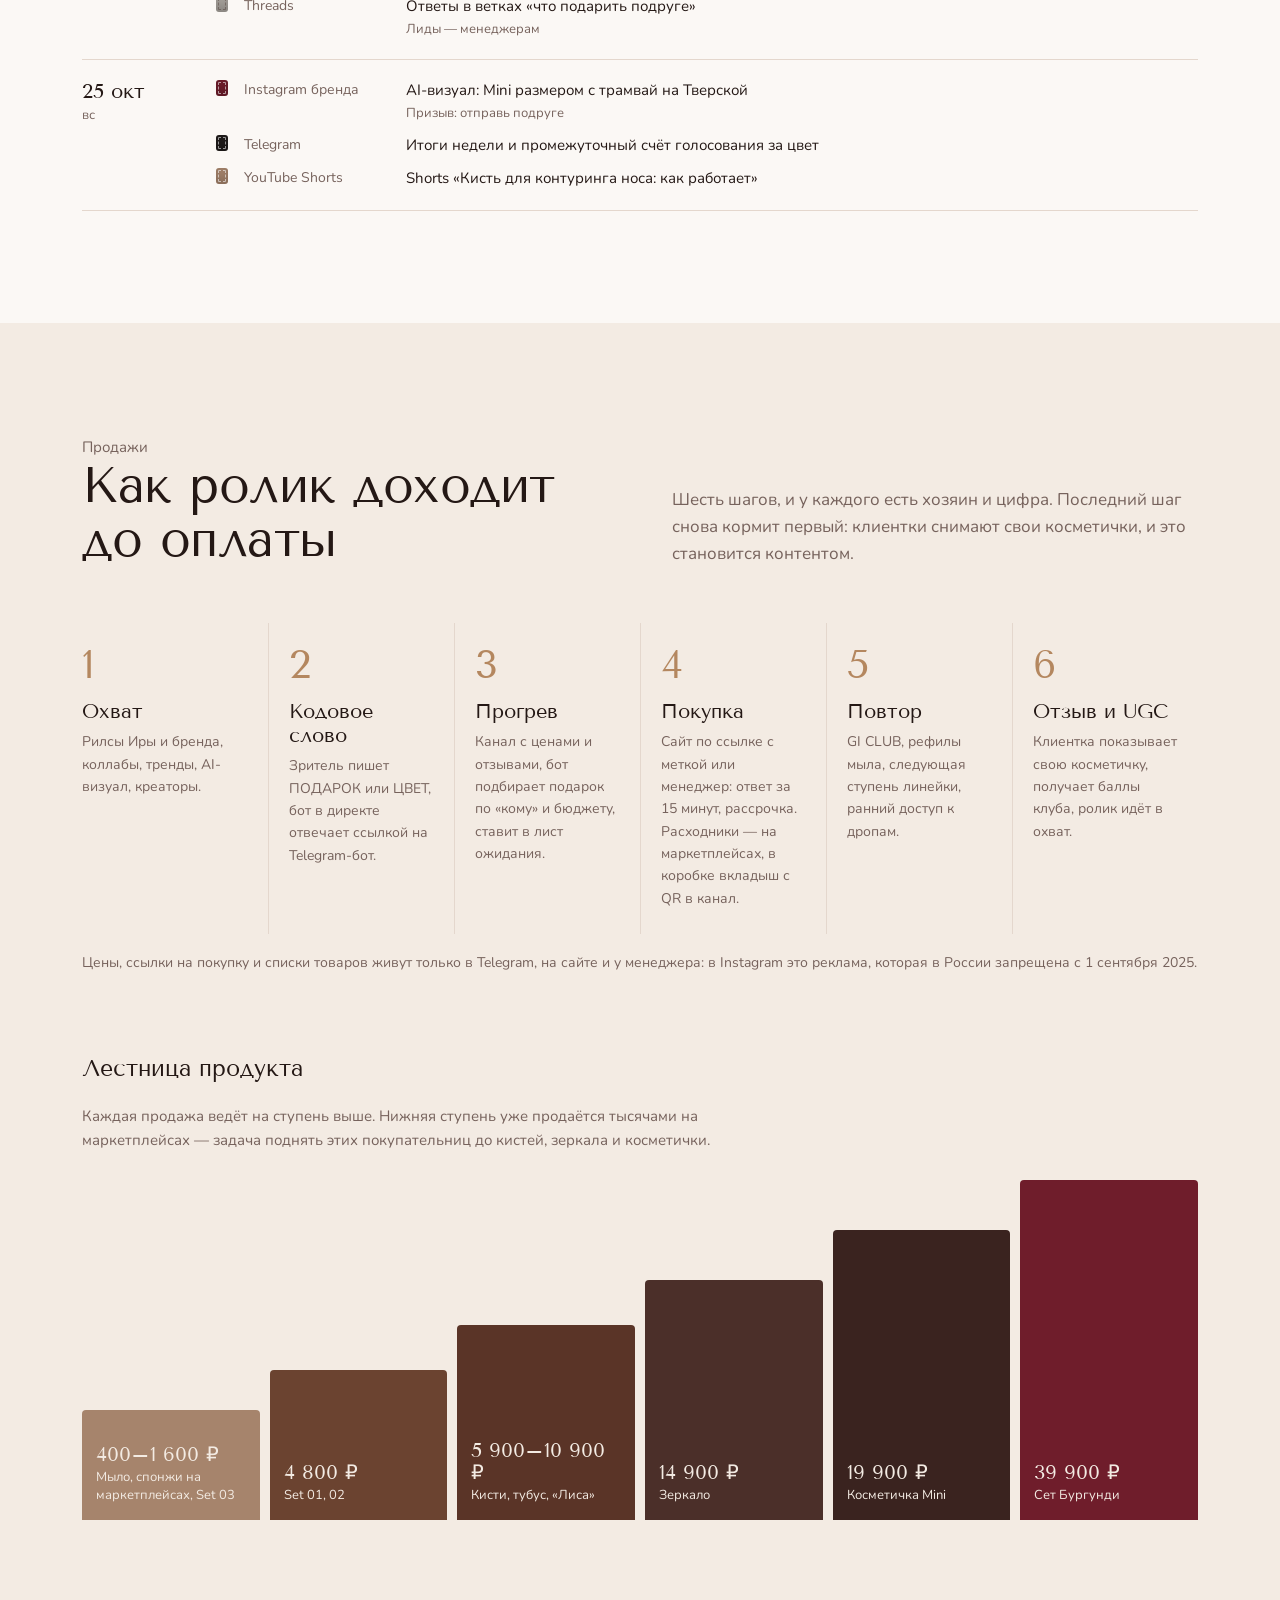
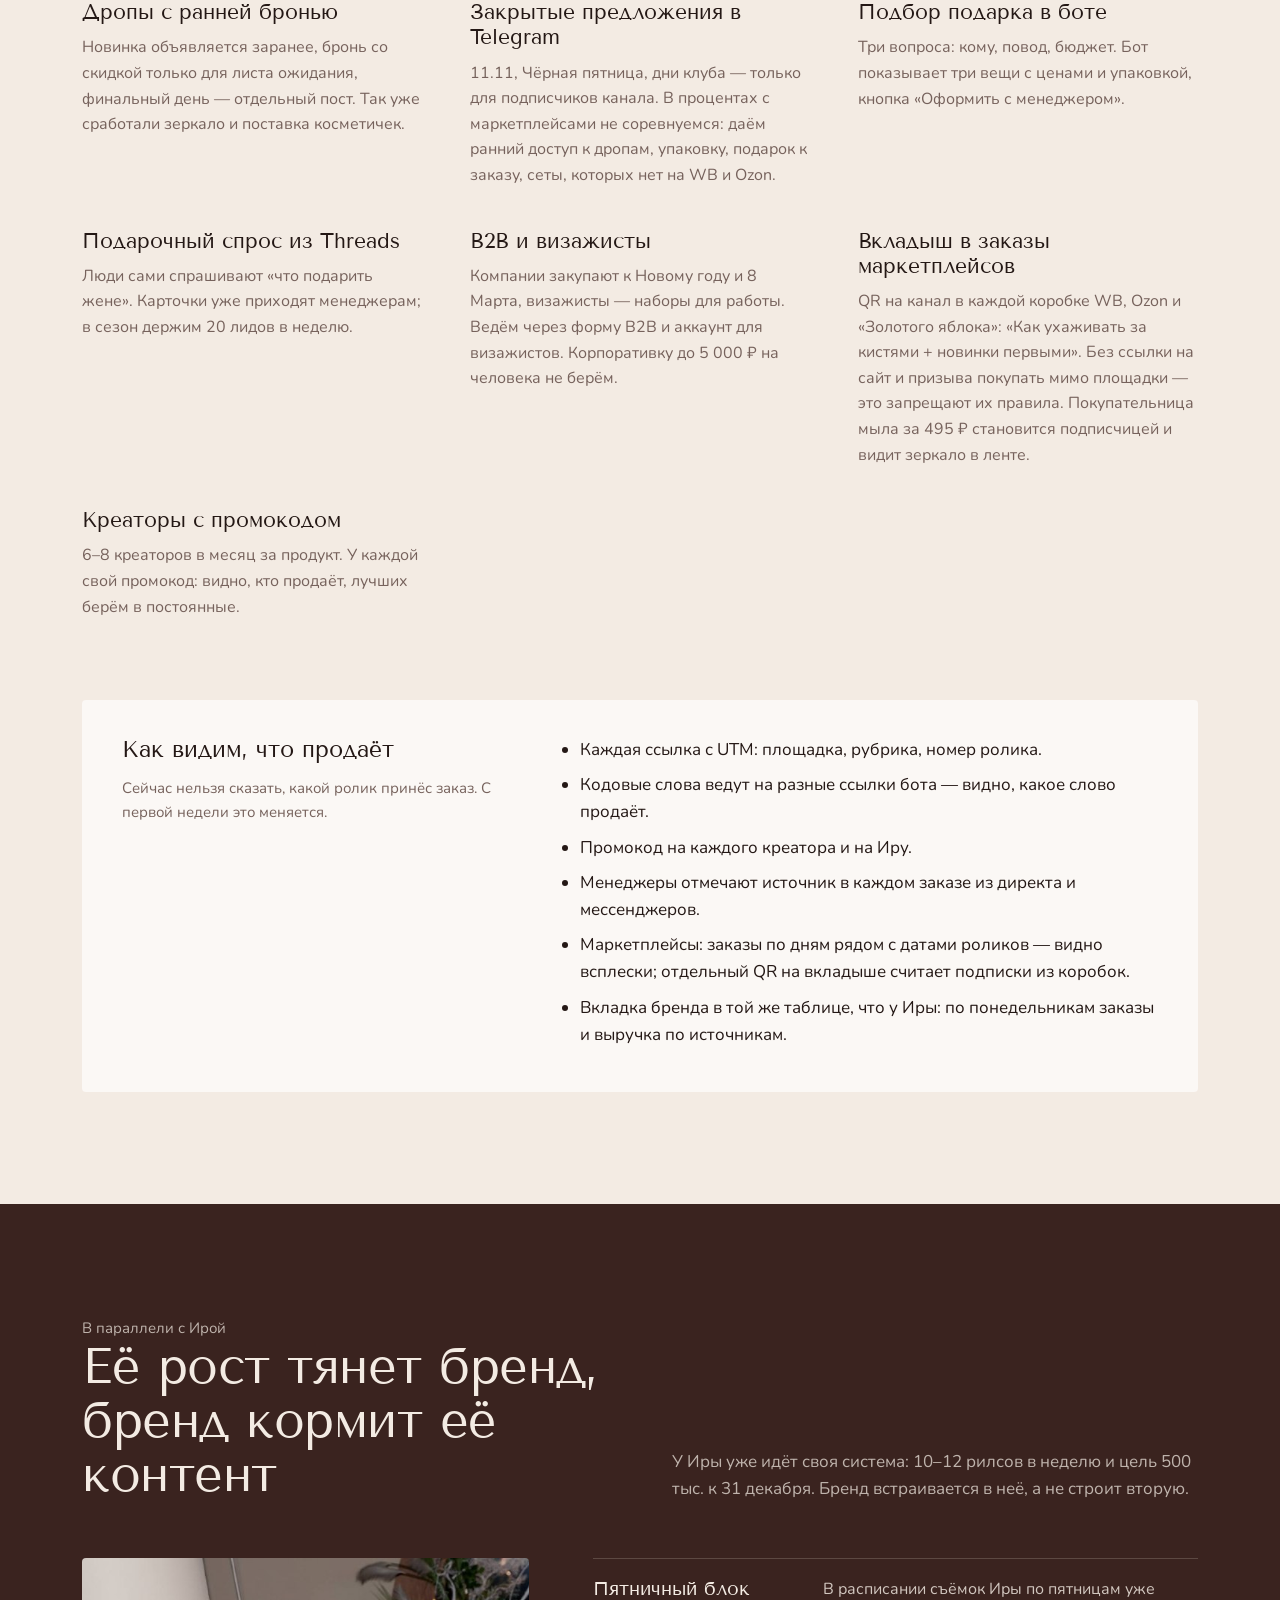
==== commit 972ba5cd: "Убрать дроп зеркала и сериал «Миллион на зеркало»: новый цвет вместо них Co-Authored-By: Claude Opus" ====
--- a/index.html
+++ b/index.html
@@ -9,7 +9,7 @@
 <link rel="preconnect" href="https://fonts.googleapis.com">
 <link rel="preconnect" href="https://fonts.gstatic.com" crossorigin>
 <link href="https://fonts.googleapis.com/css2?family=Nunito:wght@400;600;700&family=Tenor+Sans&display=swap" rel="stylesheet">
-<link rel="stylesheet" href="style.css?v=6">
+<link rel="stylesheet" href="style.css?v=7">
 </head>
 <body>
 
@@ -217,7 +217,7 @@
         <p class="role">Лицо, охват, доверие</p>
         <ul>
           <li>Рубрики охвата: «Старит / молодит», «Угадай люкс», скетчи</li>
-          <li>Сериал «Миллион на зеркало» — путь к дропу</li>
+          <li>Новые цвета: образцы, голосование, предзаказ</li>
           <li>Telegram @golubevaprobeauty (9,2 тыс.): голос, эфиры</li>
           <li>Длинные видео на YouTube: тесты, косметички</li>
         </ul>
@@ -311,8 +311,8 @@
       <article class="format noimg">
         <div>
           <p class="tag"><i class="sw sm c-ira light"></i>С Ирой, коллаб-публикация</p>
-          <h3>Сериал дропа</h3>
-          <p>Рубрика Иры «Миллион на зеркало» выходит соавторством в обоих аккаунтах: эскиз, брак, образцы, выбор цвета. Каждая серия ведёт на кодовое слово ЗЕРКАЛО и в лист ожидания.</p>
+          <h3>Новый цвет: от образца до полки</h3>
+          <p>12 октября Ира показала в канале свежие образцы и спросила, выпускать ли розовую и беж в цвете Бургунди. Из этого делаем короткую серию соавторством в двух аккаунтах: образцы, голосование, решение, предзаказ. Каждая серия ведёт на кодовое слово ЦВЕТ и в лист ожидания нового цвета.</p>
         </div>
       </article>
       <article class="format noimg">
@@ -351,7 +351,7 @@
           <tbody>
             <tr><td>19 окт — 8 ноя</td><td>Осень в шоколаде</td><td>Бордо и шоколад в образах, итоги конкурса со стилизацией цепочки 1 ноября, голосование за цвет</td><td>Предзаказ на цвет-победитель</td></tr>
             <tr><td>9 — 30 ноя</td><td>Подарочный сезон</td><td>Гид подарков по бюджету, квиз-бот «подбери подарок», ответы в ветках Threads, B2B для компаний</td><td>11.11 и Чёрная пятница 27 ноября — закрытые цены только в Telegram</td></tr>
-            <tr><td>Декабрь</td><td>Дроп и Новый год</td><td>Финал сериала о зеркале, марафон Иры, последние даты доставки до праздников, корпоративные подарки</td><td>Дроп зеркала по листу ожидания, новогодние сеты</td></tr>
+            <tr><td>Декабрь</td><td>Новый год</td><td>Марафон Иры, последние даты доставки до праздников, корпоративные подарки</td><td>Новогодние сеты, сертификаты, предзаказ нового цвета по листу ожидания</td></tr>
             <tr><td>Январь</td><td>Новая косметичка</td><td>Разбор косметичек после праздников, поездки на каникулы, travel-наборы</td><td>Остатки сезона для GI CLUB, рефилы мыла</td></tr>
             <tr><td>1 — 14 фев</td><td>14 февраля</td><td>Подарки девушке и паре, бордо, реакции</td><td>Подарочная упаковка, подбор в боте</td></tr>
             <tr><td>15 фев — 8 мар</td><td>8 Марта</td><td>Главный пик: подарки маме, коллегам, подруге; компании закупают на отделы</td><td>Ранние брони с 15 февраля, B2B-сеты</td></tr>
@@ -379,7 +379,7 @@
             <dt>Задача</dt><dd>Охват, подписки, кодовые слова. Витрина без цен.</dd>
             <dt>Ритм</dt><dd>7 рилсов и 2 карусели в неделю, сторис каждый день: опрос, отзыв, закулисье.</dd>
             <dt>Форматы</dt><dd>Все шесть форматов бренда + 2 коллаба с Ирой в неделю.</dd>
-            <dt>Призыв</dt><dd>Кодовые слова ПОДАРОК, ЗЕРКАЛО, ЦВЕТ, КЛУБ — бот в директе отвечает ссылкой на Telegram.</dd>
+            <dt>Призыв</dt><dd>Кодовые слова ПОДАРОК, ЦВЕТ, КЛУБ — бот в директе отвечает ссылкой на Telegram.</dd>
           </dl>
         </div>
       </article>
@@ -526,7 +526,7 @@
     </div>
     <div class="funnel">
       <div class="step"><h3>Охват</h3><p>Рилсы Иры и бренда, коллабы, тренды, AI-визуал, креаторы.</p></div>
-      <div class="step"><h3>Кодовое слово</h3><p>Зритель пишет ПОДАРОК или ЗЕРКАЛО, бот в директе отвечает ссылкой на Telegram-бот.</p></div>
+      <div class="step"><h3>Кодовое слово</h3><p>Зритель пишет ПОДАРОК или ЦВЕТ, бот в директе отвечает ссылкой на Telegram-бот.</p></div>
       <div class="step"><h3>Прогрев</h3><p>Канал с ценами и отзывами, бот подбирает подарок по «кому» и бюджету, ставит в лист ожидания.</p></div>
       <div class="step"><h3>Покупка</h3><p>Сайт по ссылке с меткой или менеджер: ответ за 15 минут, рассрочка. Расходники — на маркетплейсах, в коробке вкладыш с QR в канал.</p></div>
       <div class="step"><h3>Повтор</h3><p>GI CLUB, рефилы мыла, следующая ступень линейки, ранний доступ к дропам.</p></div>
@@ -585,8 +585,8 @@
       <img src="img/street.jpg" alt="Девушка с бордовой косметичкой на улице" width="607" height="800" loading="lazy">
       <ul class="rules">
         <li><b>Пятничный блок</b><span>В расписании съёмок Иры по пятницам уже стоит «контент для @gibeauty». Фиксируем: 2 коллаб-ролика в неделю и 10 минут сырого материала для бренда.</span></li>
-        <li><b>Коллаб-публикации</b><span>«Миллион на зеркало», «Косметичка Ирочки», «Угадай люкс» выходят соавторством: ролик попадает к подписчикам обоих аккаунтов.</span></li>
-        <li><b>Общий лист ожидания</b><span>Кодовое слово ЗЕРКАЛО у Иры ведёт в бота бренда. Цель её системы — 5 000 человек к дропу; эти люди становятся базой бренда.</span></li>
+        <li><b>Коллаб-публикации</b><span>«Новый цвет», «Косметичка Ирочки», «Угадай люкс» выходят соавторством: ролик попадает к подписчикам обоих аккаунтов.</span></li>
+        <li><b>Общий лист ожидания</b><span>Кодовое слово ЦВЕТ у Иры ведёт в бота бренда. Все, кто записался на новый цвет, становятся базой бренда.</span></li>
         <li><b>Два телеграма</b><span>У Иры голос и эфиры (9,2 тыс.), у бренда витрина и касса (4,9 тыс.). Перекрёстные анонсы два раза в неделю, общий воскресный эфир.</span></li>
         <li><b>YouTube Иры</b><span>В каждом длинном видео сегмент с GI и ссылка с меткой в описании. Это самая «покупающая» аудитория: смотрят 15 минут.</span></li>
         <li><b>Обратный поток</b><span>Бренд отдаёт Ире отзывы, UGC и вопросы из директа — готовые темы для её рубрики «Ответ на комментарий».</span></li>
@@ -628,7 +628,7 @@
       <div><h3>Радар трендов <span class="status ready">есть</span></h3><p>Сайт трендов собирает зарубежные ролики с огромными просмотрами и переходами. Каждое утро — идеи под бренд.</p></div>
       <div><h3>Лидген в Threads <span class="status ready">есть</span></h3><p>Ловит «что подарить» и «ищу кисти», карточки уходят менеджерам в бот с кнопками «лид / не лид».</p></div>
       <div><h3>Контент-система Иры <span class="status ready">есть</span></h3><p>Таблица с планом, сценариями и отчётами. Добавляем вкладку бренда — один пульт на двоих.</p></div>
-      <div><h3>Бот кодовых слов <span class="status new">запуск</span></h3><p>Отвечает в директе Instagram на ПОДАРОК, ЗЕРКАЛО, ЦВЕТ, КЛУБ и ведёт в Telegram.</p></div>
+      <div><h3>Бот кодовых слов <span class="status new">запуск</span></h3><p>Отвечает в директе Instagram на ПОДАРОК, ЦВЕТ, КЛУБ и ведёт в Telegram.</p></div>
       <div><h3>Telegram-бот бренда <span class="status new">запуск</span></h3><p>Подбор подарка, лист ожидания, клуб, передача менеджеру с историей.</p></div>
       <div><h3>Мониторинг и автопостинг <span class="status new">запуск</span></h3><p>Сигнал, если сайт лёг. Shorts, VK Клипы и Pinterest уходят пачкой без ручной работы.</p></div>
     </div>
@@ -665,7 +665,7 @@
           <tr><td>Медиана просмотров рилсов бренда</td><td>~13 тыс.</td><td class="goal">20 тыс.</td><td class="goal">30 тыс.</td><td class="goal">40 тыс.</td></tr>
           <tr><td>Подписчики Telegram бренда</td><td>4,9 тыс.</td><td class="goal">6,5 тыс.</td><td class="goal">8 тыс.</td><td class="goal">12 тыс.</td></tr>
           <tr><td>Просмотры поста в Telegram</td><td>~800</td><td class="goal">1 200</td><td class="goal">1 600</td><td class="goal">2 500</td></tr>
-          <tr><td>Лист ожидания зеркала</td><td>—</td><td class="goal">2 000</td><td class="goal">5 000</td><td>—</td></tr>
+          <tr><td>Лист ожидания нового цвета</td><td>—</td><td class="goal">500</td><td class="goal">1 000</td><td>—</td></tr>
           <tr><td>Подписки в Telegram с вкладышей</td><td>вкладыша нет</td><td class="goal">300</td><td class="goal">800</td><td class="goal">2 000</td></tr>
           <tr><td>Подарочные лиды в неделю</td><td>35 за первую неделю</td><td class="goal">20</td><td class="goal">20</td><td class="goal">30 перед 8 Марта</td></tr>
           <tr><td>Заказы с известным источником</td><td>не считаются</td><td class="goal">60%</td><td class="goal">80%</td><td class="goal">90%</td></tr>
@@ -673,7 +673,7 @@
         </tbody>
       </table>
     </div>
-    <p class="note">Цели по подписчикам посчитаны от текущих цифр и 2 коллабов с Ирой в неделю. Лист ожидания — цель из контент-системы Иры. Пересматриваем 30 ноября по факту.</p>
+    <p class="note">Цели по подписчикам посчитаны от текущих цифр и 2 коллабов с Ирой в неделю. Лист ожидания считаем после решения по новому цвету. Пересматриваем 30 ноября по факту.</p>
   </div>
 </section>
 
@@ -715,9 +715,9 @@
         </ul>
       </li>
       <li>
-        <div><b>Декабрь</b><span>дроп и Новый год</span></div>
+        <div><b>Декабрь</b><span>Новый год</span></div>
         <ul>
-          <li>Финал сериала, дроп зеркала по листу ожидания.</li>
+          <li>Предзаказ нового цвета по листу ожидания, сертификаты.</li>
           <li>Марафон Иры, новогодние сеты, последние даты доставки.</li>
         </ul>
       </li>
@@ -763,6 +763,6 @@
   </div>
 </footer>
 
-<script src="app.js?v=6"></script>
+<script src="app.js?v=7"></script>
 </body>
 </html>
